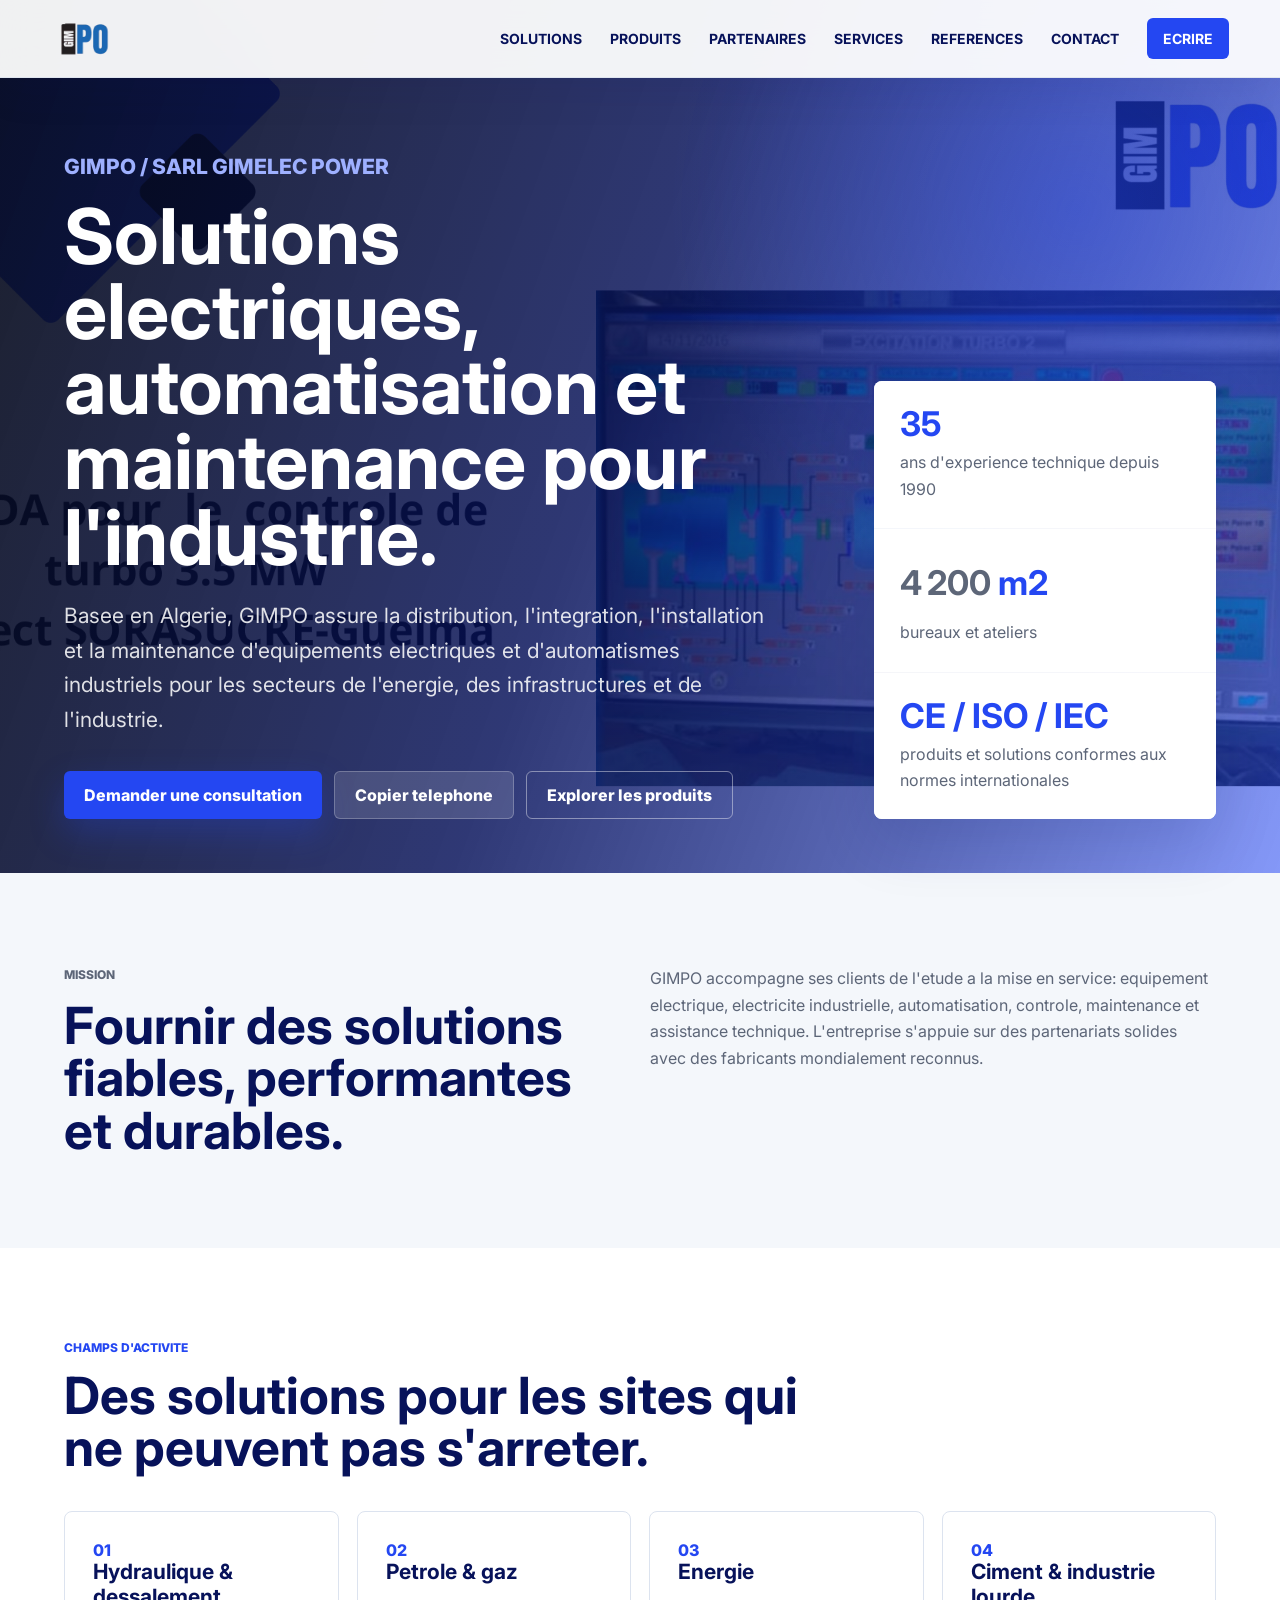
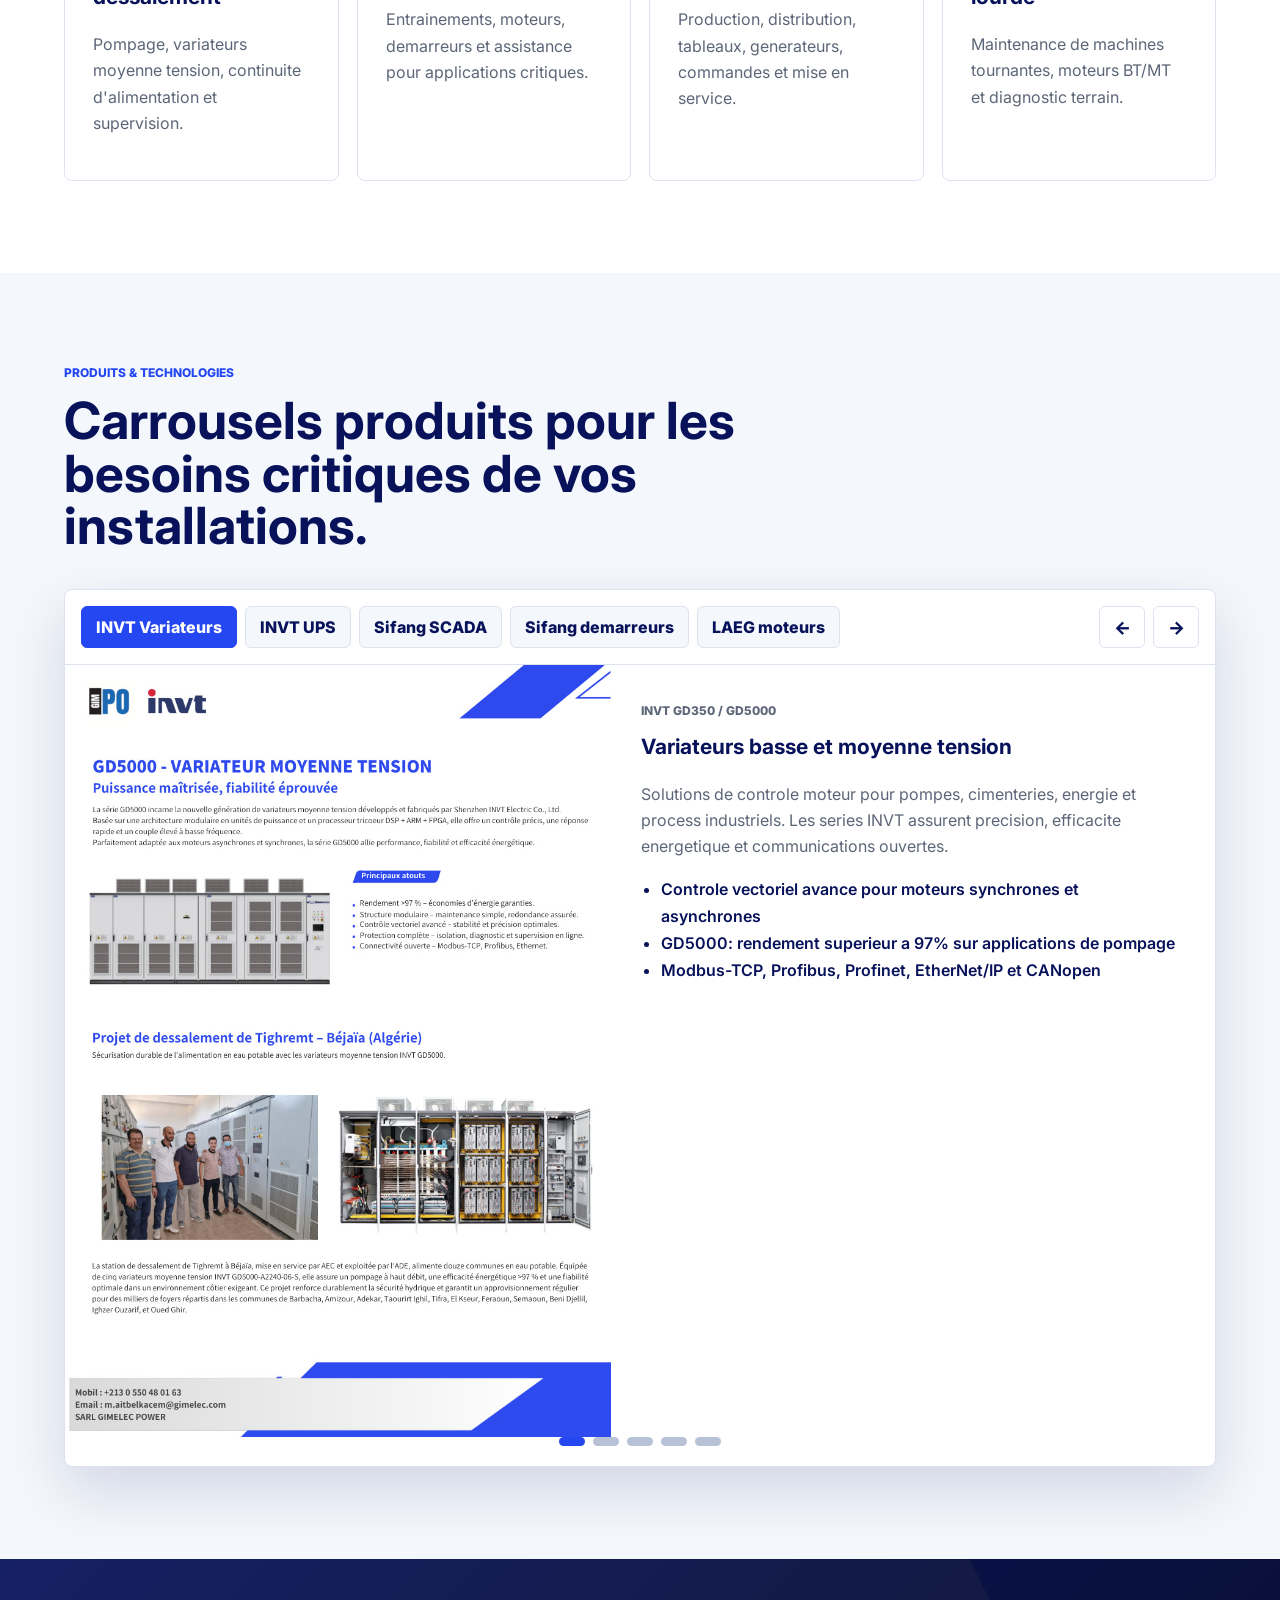
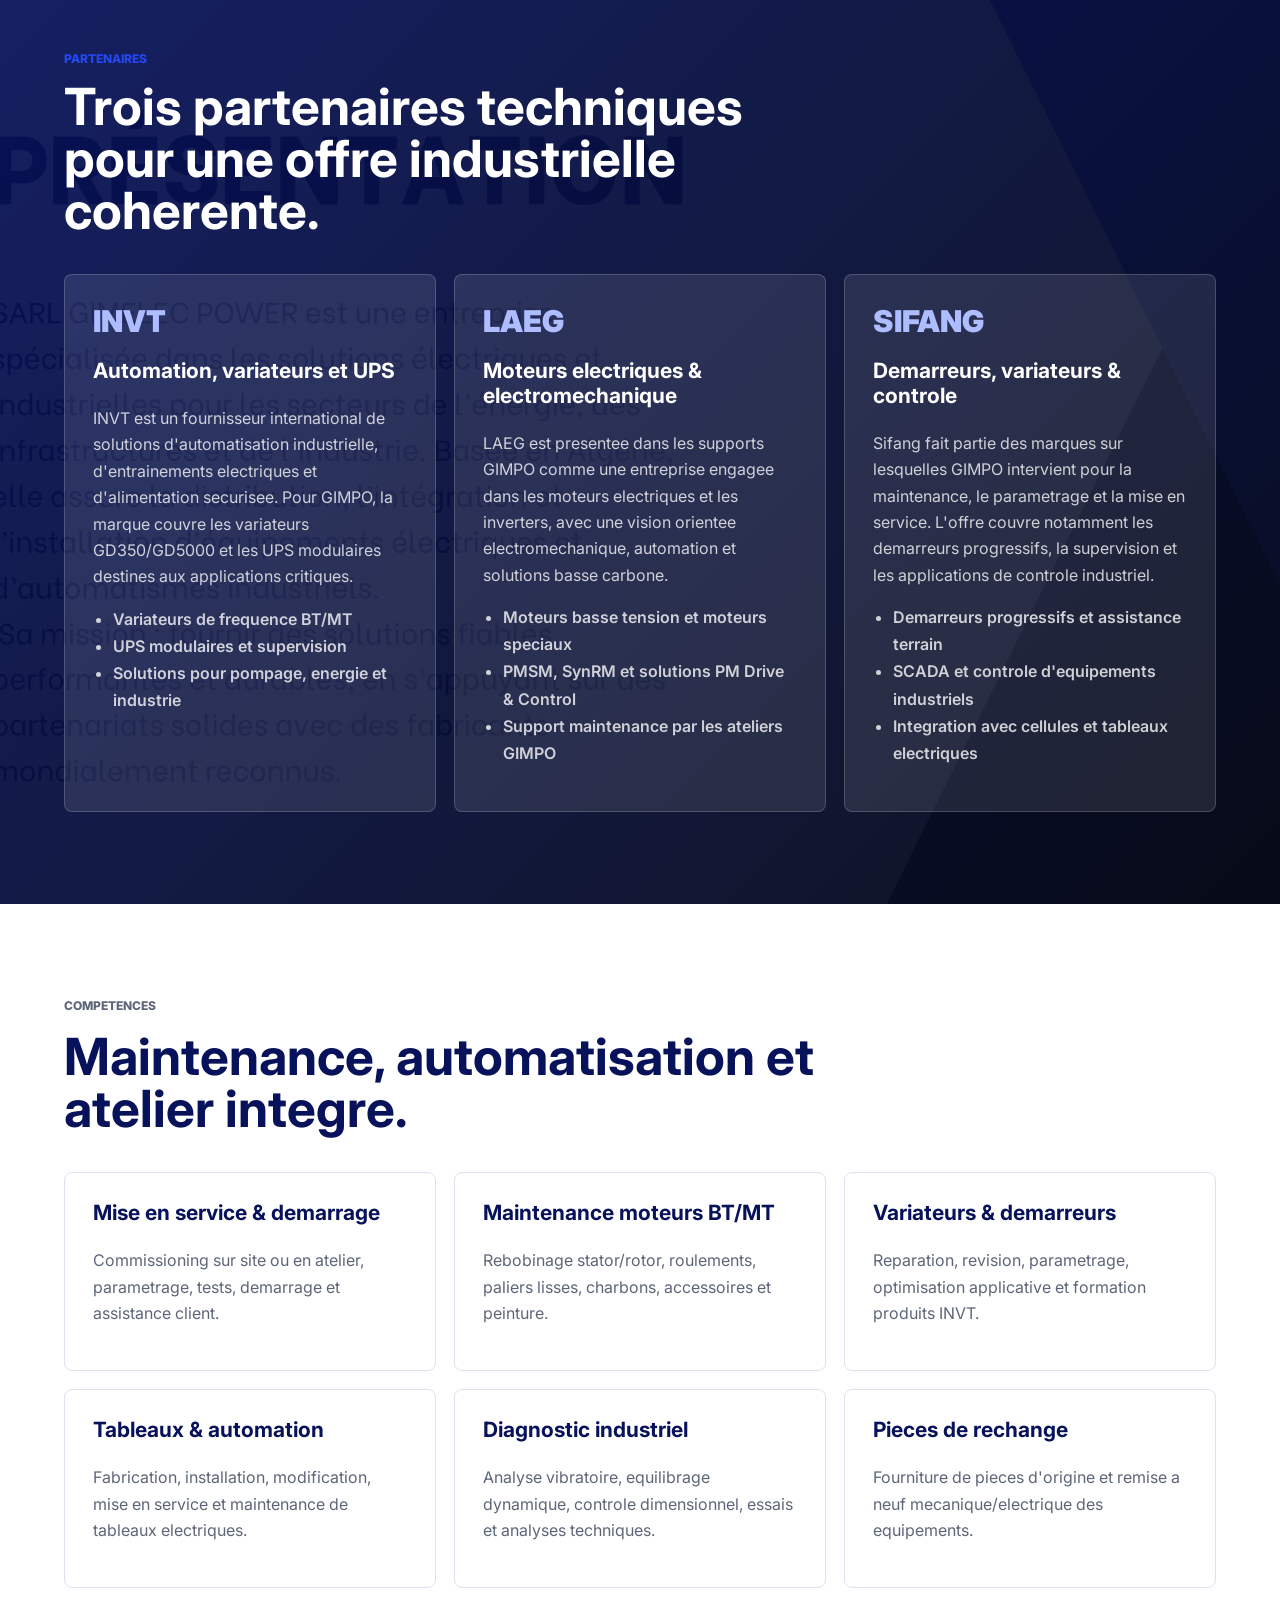
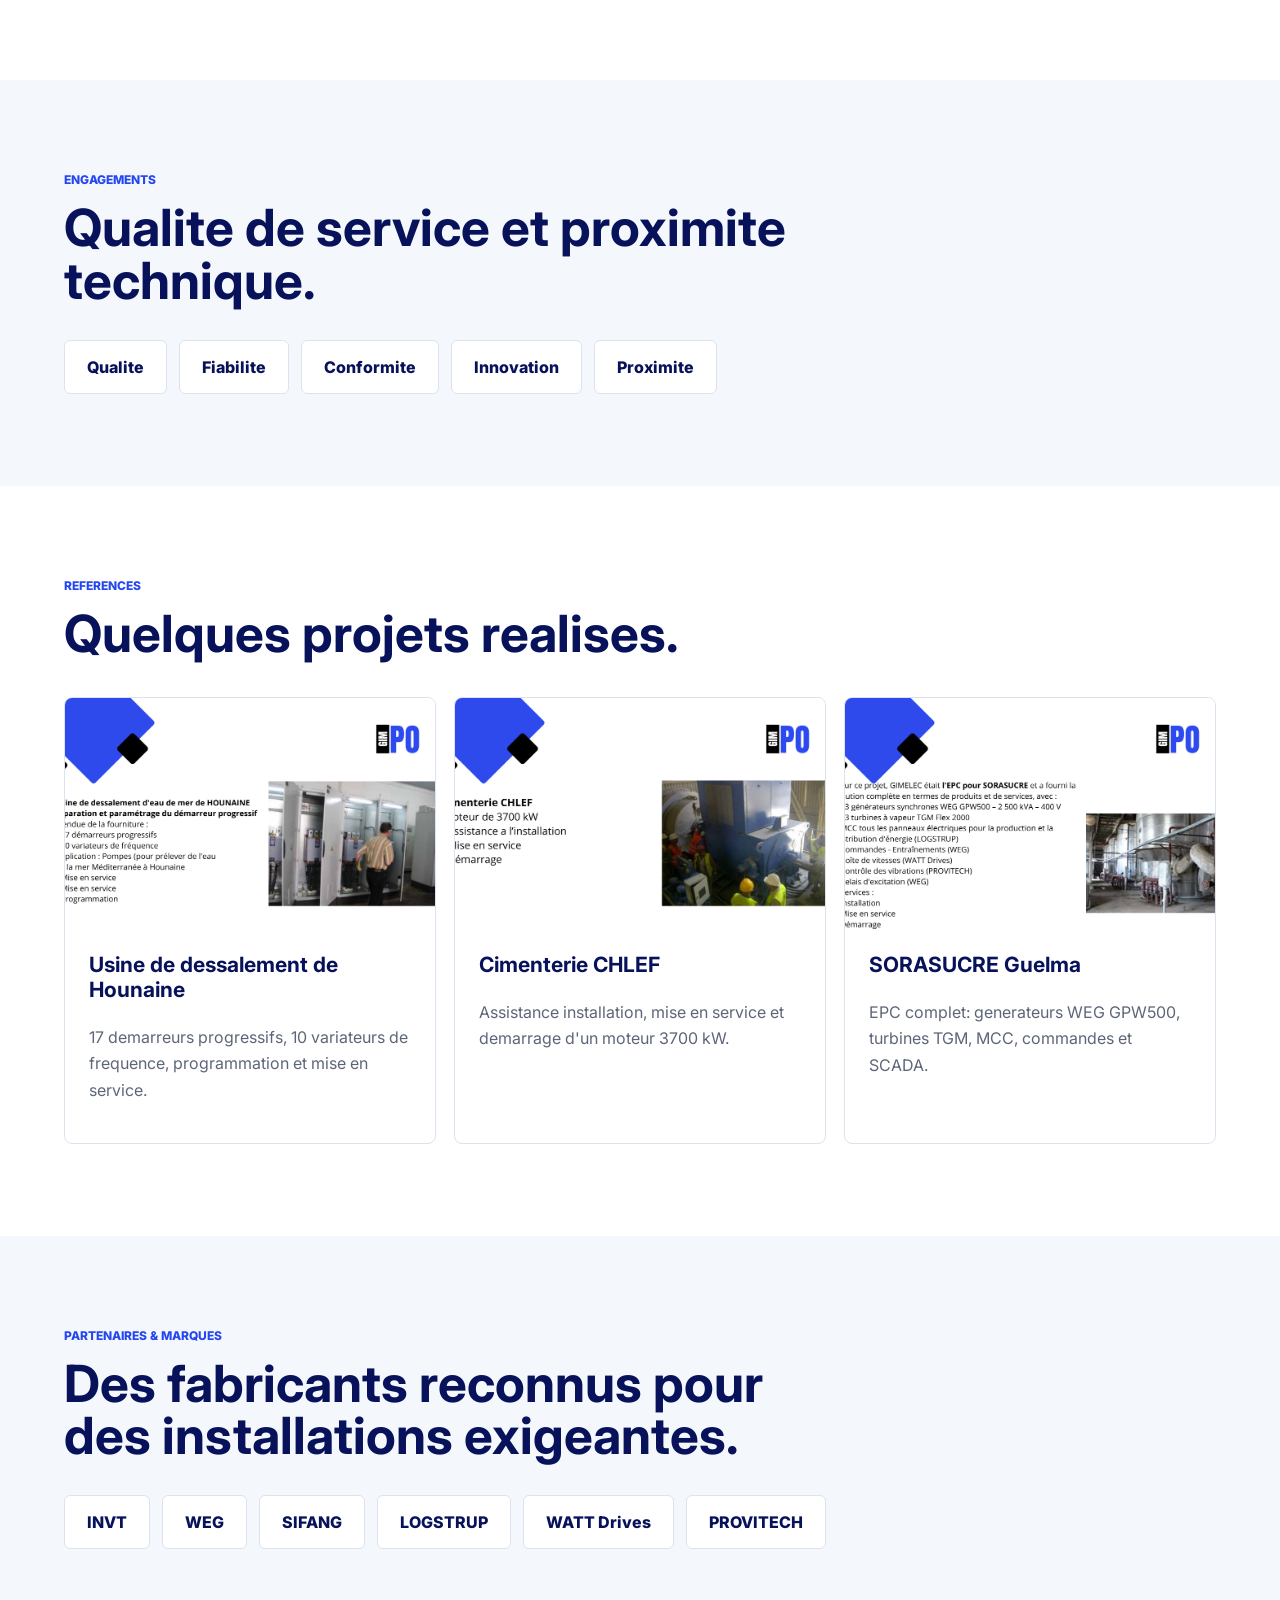
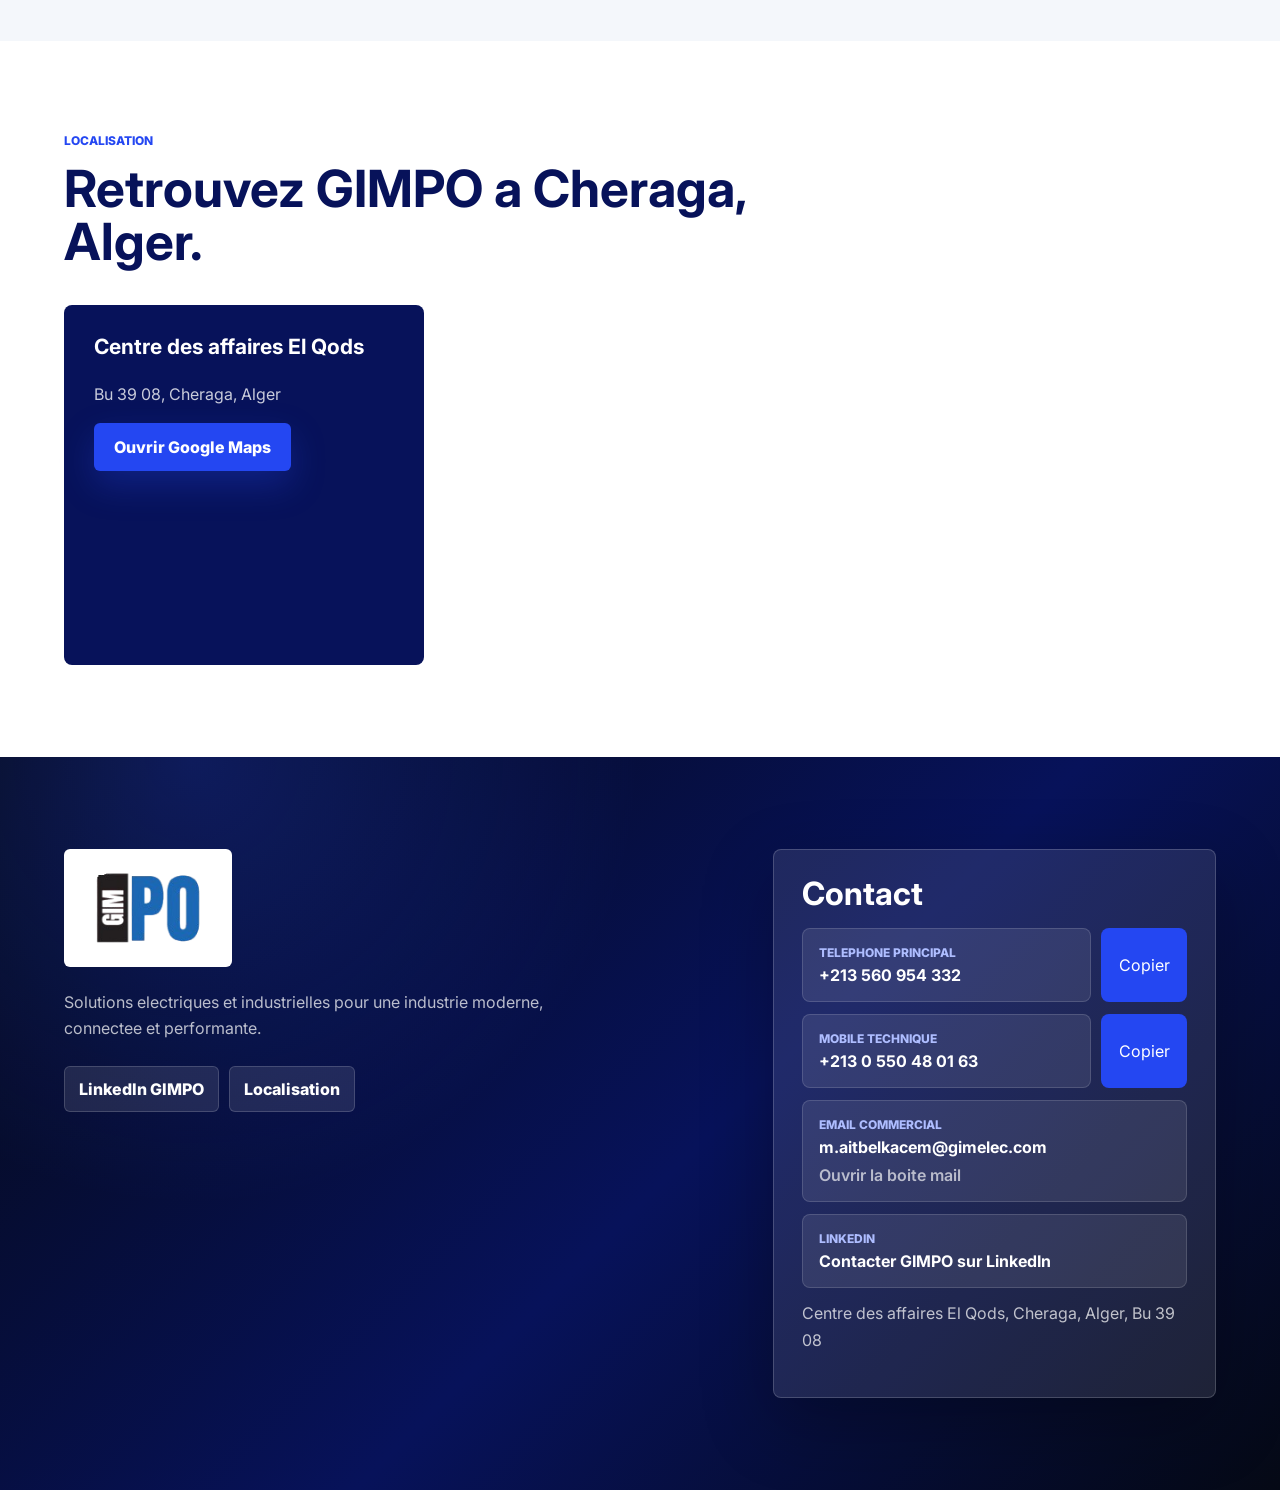
==== index.html @ 84fe34ca "Add files via upload" ====
<!doctype html>
<html lang="fr">
  <head>
    <meta charset="utf-8" />
    <meta name="viewport" content="width=device-width, initial-scale=1" />
    <meta
      name="description"
      content="GIMPO / SARL GIMELEC POWER - solutions electriques et industrielles, automatisation, maintenance, moteurs, variateurs et tableaux electriques en Algerie."
    />
    <title>GIMPO | Solutions electriques industrielles</title>
    <link rel="preconnect" href="https://fonts.googleapis.com" />
    <link rel="preconnect" href="https://fonts.gstatic.com" crossorigin />
    <link
      href="https://fonts.googleapis.com/css2?family=Inter:wght@400;500;600;700;800&display=swap"
      rel="stylesheet"
    />
    <link rel="stylesheet" href="styles.css" />
  </head>
  <body>
    <header class="site-header" data-header>
      <a class="brand" href="#top" aria-label="GIMPO accueil">
        <img src="assets/logo.png" alt="GIMPO" />
      </a>
      <button class="nav-toggle" type="button" aria-label="Ouvrir le menu" data-nav-toggle>
        <span></span><span></span><span></span>
      </button>
      <nav class="main-nav" data-nav>
        <a href="#solutions">Solutions</a>
        <a href="#products">Produits</a>
        <a href="#partners">Partenaires</a>
        <a href="#services">Services</a>
        <a href="#projects">References</a>
        <a href="#contact">Contact</a>
        <a class="nav-cta" href="mailto:m.aitbelkacem@gimelec.com?subject=Demande%20de%20consultation%20GIMPO&body=Bonjour%20GIMPO,%0D%0A%0D%0AJe%20souhaite%20avoir%20plus%20d'informations%20sur%20vos%20solutions%20industrielles.%0D%0A%0D%0AMerci.">Ecrire</a>
      </nav>
    </header>

    <main id="top">
      <section class="hero">
        <div class="hero-copy">
          <p class="eyebrow">GIMPO / SARL GIMELEC POWER</p>
          <h1>Solutions electriques, automatisation et maintenance pour l'industrie.</h1>
          <p>
            Basee en Algerie, GIMPO assure la distribution, l'integration, l'installation et
            la maintenance d'equipements electriques et d'automatismes industriels pour les
            secteurs de l'energie, des infrastructures et de l'industrie.
          </p>
          <div class="hero-actions">
            <a class="btn primary" href="#contact">Demander une consultation</a>
            <button class="btn glass" type="button" data-copy="+213560954332">Copier telephone</button>
            <a class="btn ghost" href="#products">Explorer les produits</a>
          </div>
        </div>
        <div class="hero-panel" aria-label="Indicateurs GIMPO">
          <div>
            <strong data-count="35">0</strong>
            <span>ans d'experience technique depuis 1990</span>
          </div>
          <div>
            <strong><span data-count="4200">0</span> m2</strong>
            <span>bureaux et ateliers</span>
          </div>
          <div>
            <strong>CE / ISO / IEC</strong>
            <span>produits et solutions conformes aux normes internationales</span>
          </div>
        </div>
      </section>

      <section class="intro band">
        <div class="section-heading">
          <p class="eyebrow">Mission</p>
          <h2>Fournir des solutions fiables, performantes et durables.</h2>
        </div>
        <p>
          GIMPO accompagne ses clients de l'etude a la mise en service: equipement electrique,
          electricite industrielle, automatisation, controle, maintenance et assistance
          technique. L'entreprise s'appuie sur des partenariats solides avec des fabricants
          mondialement reconnus.
        </p>
      </section>

      <section id="solutions" class="solutions">
        <div class="section-heading">
          <p class="eyebrow">Champs d'activite</p>
          <h2>Des solutions pour les sites qui ne peuvent pas s'arreter.</h2>
        </div>
        <div class="solution-grid">
          <article>
            <span>01</span>
            <h3>Hydraulique & dessalement</h3>
            <p>Pompage, variateurs moyenne tension, continuite d'alimentation et supervision.</p>
          </article>
          <article>
            <span>02</span>
            <h3>Petrole & gaz</h3>
            <p>Entrainements, moteurs, demarreurs et assistance pour applications critiques.</p>
          </article>
          <article>
            <span>03</span>
            <h3>Energie</h3>
            <p>Production, distribution, tableaux, generateurs, commandes et mise en service.</p>
          </article>
          <article>
            <span>04</span>
            <h3>Ciment & industrie lourde</h3>
            <p>Maintenance de machines tournantes, moteurs BT/MT et diagnostic terrain.</p>
          </article>
        </div>
      </section>

      <section id="products" class="products band">
        <div class="section-heading">
          <p class="eyebrow">Produits & technologies</p>
          <h2>Carrousels produits pour les besoins critiques de vos installations.</h2>
        </div>
        <div class="carousel-shell" data-carousel>
          <div class="carousel-top">
            <div class="carousel-tabs" role="tablist">
              <button class="active" type="button" data-slide="0">INVT Variateurs</button>
              <button type="button" data-slide="1">INVT UPS</button>
              <button type="button" data-slide="2">Sifang SCADA</button>
              <button type="button" data-slide="3">Sifang demarreurs</button>
              <button type="button" data-slide="4">LAEG moteurs</button>
            </div>
            <div class="carousel-controls">
              <button type="button" aria-label="Produit precedent" data-prev>&larr;</button>
              <button type="button" aria-label="Produit suivant" data-next>&rarr;</button>
            </div>
          </div>
          <div class="carousel-track" data-track>
            <article class="product-slide active">
              <img src="assets/gd5000-project.jpg" alt="Variateurs moyenne tension INVT GD5000" />
              <div>
                <p class="eyebrow">INVT GD350 / GD5000</p>
                <h3>Variateurs basse et moyenne tension</h3>
                <p>
                  Solutions de controle moteur pour pompes, cimenteries, energie et process
                  industriels. Les series INVT assurent precision, efficacite energetique et
                  communications ouvertes.
                </p>
                <ul>
                  <li>Controle vectoriel avance pour moteurs synchrones et asynchrones</li>
                  <li>GD5000: rendement superieur a 97% sur applications de pompage</li>
                  <li>Modbus-TCP, Profibus, Profinet, EtherNet/IP et CANopen</li>
                </ul>
              </div>
            </article>
            <article class="product-slide">
              <img src="assets/invt-drives-ups.jpg" alt="UPS modulaires INVT" />
              <div>
                <p class="eyebrow">INVT UPS</p>
                <h3>Alimentation sans interruption modulaire</h3>
                <p>
                  UPS pour data centers, industries et infrastructures sensibles avec architecture
                  N+X redondante, maintenance simplifiee et supervision intelligente.
                </p>
                <ul>
                  <li>Technologie double conversion en ligne VFI</li>
                  <li>Modules hot-swappables pour entretien sans interruption</li>
                  <li>Extension flexible de 25 a 900 kVA selon le besoin du site</li>
                </ul>
              </div>
            </article>
            <article class="product-slide">
              <img src="assets/project-scada.jpg" alt="SCADA Sifang pour controle industriel" />
              <div>
                <p class="eyebrow">Sifang / Syfang</p>
                <h3>SCADA, controle et cellules industrielles</h3>
                <p>
                  Integration de supervision et de controle pour installations electriques:
                  visualisation process, suivi des alarmes, commande et diagnostic des equipements.
                </p>
                <ul>
                  <li>Controle de centrales, pompes et lignes de production</li>
                  <li>Interface operateur pour exploitation et maintenance</li>
                  <li>Integration avec tableaux, cellules et automatismes existants</li>
                </ul>
              </div>
            </article>
            <article class="product-slide">
              <img src="assets/project-hounaine.jpg" alt="Demarreurs progressifs Sifang" />
              <div>
                <p class="eyebrow">Sifang / Syfang</p>
                <h3>Demarreurs progressifs et assistance variateurs</h3>
                <p>
                  GIMPO intervient sur les produits Sifang, INVT et autres marques: reparation,
                  parametrage, essais, demarrage et support terrain pour machines critiques.
                </p>
                <ul>
                  <li>Reparation et parametrage de demarreurs progressifs</li>
                  <li>Maintenance basse et moyenne tension</li>
                  <li>Intervention en atelier ou directement chez le client</li>
                </ul>
              </div>
            </article>
            <article class="product-slide">
              <img src="assets/laeg-motors.jpg" alt="Moteurs electriques LAEG" />
              <div>
                <p class="eyebrow">LAEG</p>
                <h3>Moteurs electriques industriels</h3>
                <p>
                  Gammes de moteurs basse tension, moteurs speciaux, moteurs universels et solutions
                  PM Drive & Control pour applications electromechaniques et automation.
                </p>
                <ul>
                  <li>Moteurs basse tension, PMSM, SynRM et moteurs speciaux</li>
                  <li>Approche orientee performance, efficacite et faible carbone</li>
                  <li>Support GIMPO: choix, installation, maintenance et remise a neuf</li>
                </ul>
              </div>
            </article>
          </div>
          <div class="carousel-dots" data-dots aria-label="Navigation produits"></div>
        </div>
      </section>

      <section id="partners" class="partners-detail">
        <div class="section-heading">
          <p class="eyebrow">Partenaires</p>
          <h2>Trois partenaires techniques pour une offre industrielle coherente.</h2>
        </div>
        <div class="partner-cards">
          <article>
            <span>INVT</span>
            <h3>Automation, variateurs et UPS</h3>
            <p>
              INVT est un fournisseur international de solutions d'automatisation industrielle,
              d'entrainements electriques et d'alimentation securisee. Pour GIMPO, la marque
              couvre les variateurs GD350/GD5000 et les UPS modulaires destines aux applications
              critiques.
            </p>
            <ul>
              <li>Variateurs de frequence BT/MT</li>
              <li>UPS modulaires et supervision</li>
              <li>Solutions pour pompage, energie et industrie</li>
            </ul>
          </article>
          <article>
            <span>LAEG</span>
            <h3>Moteurs electriques & electromechanique</h3>
            <p>
              LAEG est presentee dans les supports GIMPO comme une entreprise engagee dans les
              moteurs electriques et les inverters, avec une vision orientee electromechanique,
              automation et solutions basse carbone.
            </p>
            <ul>
              <li>Moteurs basse tension et moteurs speciaux</li>
              <li>PMSM, SynRM et solutions PM Drive & Control</li>
              <li>Support maintenance par les ateliers GIMPO</li>
            </ul>
          </article>
          <article>
            <span>SIFANG</span>
            <h3>Demarreurs, variateurs & controle</h3>
            <p>
              Sifang fait partie des marques sur lesquelles GIMPO intervient pour la maintenance,
              le parametrage et la mise en service. L'offre couvre notamment les demarreurs
              progressifs, la supervision et les applications de controle industriel.
            </p>
            <ul>
              <li>Demarreurs progressifs et assistance terrain</li>
              <li>SCADA et controle d'equipements industriels</li>
              <li>Integration avec cellules et tableaux electriques</li>
            </ul>
          </article>
        </div>
      </section>

      <section id="services" class="services">
        <div class="section-heading">
          <p class="eyebrow">Competences</p>
          <h2>Maintenance, automatisation et atelier integre.</h2>
        </div>
        <div class="service-grid">
          <article>
            <h3>Mise en service & demarrage</h3>
            <p>Commissioning sur site ou en atelier, parametrage, tests, demarrage et assistance client.</p>
          </article>
          <article>
            <h3>Maintenance moteurs BT/MT</h3>
            <p>Rebobinage stator/rotor, roulements, paliers lisses, charbons, accessoires et peinture.</p>
          </article>
          <article>
            <h3>Variateurs & demarreurs</h3>
            <p>Reparation, revision, parametrage, optimisation applicative et formation produits INVT.</p>
          </article>
          <article>
            <h3>Tableaux & automation</h3>
            <p>Fabrication, installation, modification, mise en service et maintenance de tableaux electriques.</p>
          </article>
          <article>
            <h3>Diagnostic industriel</h3>
            <p>Analyse vibratoire, equilibrage dynamique, controle dimensionnel, essais et analyses techniques.</p>
          </article>
          <article>
            <h3>Pieces de rechange</h3>
            <p>Fourniture de pieces d'origine et remise a neuf mecanique/electrique des equipements.</p>
          </article>
        </div>
      </section>

      <section class="commitments band">
        <div class="section-heading">
          <p class="eyebrow">Engagements</p>
          <h2>Qualite de service et proximite technique.</h2>
        </div>
        <div class="commitment-row">
          <span>Qualite</span>
          <span>Fiabilite</span>
          <span>Conformite</span>
          <span>Innovation</span>
          <span>Proximite</span>
        </div>
      </section>

      <section id="projects" class="projects">
        <div class="section-heading">
          <p class="eyebrow">References</p>
          <h2>Quelques projets realises.</h2>
        </div>
        <div class="project-grid">
          <article>
            <img src="assets/project-hounaine.jpg" alt="Projet Hounaine dessalement" />
            <div>
              <h3>Usine de dessalement de Hounaine</h3>
              <p>17 demarreurs progressifs, 10 variateurs de frequence, programmation et mise en service.</p>
            </div>
          </article>
          <article>
            <img src="assets/project-chlef.jpg" alt="Projet cimenterie Chlef" />
            <div>
              <h3>Cimenterie CHLEF</h3>
              <p>Assistance installation, mise en service et demarrage d'un moteur 3700 kW.</p>
            </div>
          </article>
          <article>
            <img src="assets/project-sorasucre.jpg" alt="Projet SORASUCRE" />
            <div>
              <h3>SORASUCRE Guelma</h3>
              <p>EPC complet: generateurs WEG GPW500, turbines TGM, MCC, commandes et SCADA.</p>
            </div>
          </article>
        </div>
      </section>

      <section class="partners band">
        <div class="section-heading">
          <p class="eyebrow">Partenaires & marques</p>
          <h2>Des fabricants reconnus pour des installations exigeantes.</h2>
        </div>
        <div class="partner-strip">
          <span>INVT</span>
          <span>WEG</span>
          <span>SIFANG</span>
          <span>LOGSTRUP</span>
          <span>WATT Drives</span>
          <span>PROVITECH</span>
        </div>
      </section>

      <section class="location">
        <div class="section-heading">
          <p class="eyebrow">Localisation</p>
          <h2>Retrouvez GIMPO a Cheraga, Alger.</h2>
        </div>
        <div class="map-layout">
          <div class="map-card">
            <h3>Centre des affaires El Qods</h3>
            <p>Bu 39 08, Cheraga, Alger</p>
            <a class="btn primary" href="https://www.google.com/maps/search/?api=1&query=Centre%20des%20affaires%20El%20Qods%20Cheraga%20Alger" target="_blank" rel="noreferrer">Ouvrir Google Maps</a>
          </div>
          <iframe
            title="Localisation GIMPO - Centre des affaires El Qods Cheraga Alger"
            src="https://www.google.com/maps?q=Centre%20des%20affaires%20El%20Qods%20Cheraga%20Alger&output=embed"
            loading="lazy"
            referrerpolicy="no-referrer-when-downgrade"
          ></iframe>
        </div>
      </section>
    </main>

    <footer id="contact" class="footer">
      <div>
        <img src="assets/logo.png" alt="GIMPO" />
        <p>Solutions electriques et industrielles pour une industrie moderne, connectee et performante.</p>
        <div class="footer-links">
          <a href="https://www.linkedin.com/company/110623019/admin/dashboard/" target="_blank" rel="noreferrer">LinkedIn GIMPO</a>
          <a href="https://www.google.com/maps/search/?api=1&query=Centre%20des%20affaires%20El%20Qods%20Cheraga%20Alger" target="_blank" rel="noreferrer">Localisation</a>
        </div>
      </div>
      <div class="contact-card">
        <h2>Contact</h2>
        <div class="contact-actions">
          <a class="contact-line" href="tel:+213560954332">
            <span>Telephone principal</span>
            <strong>+213 560 954 332</strong>
          </a>
          <button type="button" data-copy="+213560954332">Copier</button>
        </div>
        <div class="contact-actions">
          <a class="contact-line" href="tel:+2130550480163">
            <span>Mobile technique</span>
            <strong>+213 0 550 48 01 63</strong>
          </a>
          <button type="button" data-copy="+2130550480163">Copier</button>
        </div>
        <a class="mail-card" href="mailto:m.aitbelkacem@gimelec.com?subject=Demande%20de%20consultation%20GIMPO&body=Bonjour%20GIMPO,%0D%0A%0D%0AJe%20souhaite%20vous%20contacter%20concernant%20:%0D%0A-%20Variateurs%20INVT%0D%0A-%20UPS%20INVT%0D%0A-%20SCADA%20/%20cellules%20Sifang%0D%0A-%20Demarreurs%20Sifang%0D%0A-%20Moteurs%20LAEG%0D%0A%0D%0AMerci%20de%20me%20recontacter.%0D%0A">
          <span>Email commercial</span>
          <strong>m.aitbelkacem@gimelec.com</strong>
          <em>Ouvrir la boite mail</em>
        </a>
        <a class="linkedin-card" href="https://www.linkedin.com/company/110623019/admin/dashboard/" target="_blank" rel="noreferrer">
          <span>LinkedIn</span>
          <strong>Contacter GIMPO sur LinkedIn</strong>
        </a>
        <p>Centre des affaires El Qods, Cheraga, Alger, Bu 39 08</p>
      </div>
    </footer>

    <div class="copy-toast" data-toast>Numero copie</div>
    <script src="script.js"></script>
  </body>
</html>
---- styles.css ----
:root {
  --blue: #2447f2;
  --blue-dark: #07125a;
  --ink: #070b18;
  --muted: #5d6678;
  --line: #dce3ef;
  --surface: #f4f7fb;
  --white: #ffffff;
  --shadow: 0 24px 60px rgba(7, 18, 90, 0.14);
}

* {
  box-sizing: border-box;
}

html {
  scroll-behavior: smooth;
}

body {
  margin: 0;
  font-family: Inter, Arial, sans-serif;
  color: var(--ink);
  background: var(--white);
}

img {
  display: block;
  max-width: 100%;
}

a {
  color: inherit;
  text-decoration: none;
}

.site-header {
  align-items: center;
  backdrop-filter: blur(18px);
  background: rgba(255, 255, 255, 0.94);
  border-bottom: 1px solid rgba(220, 227, 239, 0.85);
  box-shadow: 0 14px 40px rgba(7, 18, 90, 0.08);
  display: flex;
  height: 78px;
  justify-content: space-between;
  left: 0;
  padding: 0 clamp(18px, 4vw, 64px);
  position: fixed;
  right: 0;
  top: 0;
  z-index: 20;
}

.brand img {
  height: 44px;
  width: auto;
}

.main-nav {
  align-items: center;
  display: flex;
  gap: 28px;
  font-size: 14px;
  font-weight: 700;
  letter-spacing: 0;
  text-transform: uppercase;
}

.main-nav a {
  color: var(--blue-dark);
}

.main-nav .nav-cta {
  background: var(--blue);
  border-radius: 6px;
  color: var(--white);
  padding: 12px 16px;
}

.nav-toggle {
  background: transparent;
  border: 0;
  display: none;
  height: 40px;
  padding: 8px;
  width: 44px;
}

.nav-toggle span {
  background: var(--ink);
  display: block;
  height: 2px;
  margin: 6px 0;
  width: 100%;
}

.hero {
  align-items: end;
  background:
    radial-gradient(circle at 84% 24%, rgba(36, 71, 242, 0.38), transparent 32%),
    linear-gradient(110deg, rgba(7, 11, 24, 0.92) 0%, rgba(7, 18, 90, 0.84) 48%, rgba(36, 71, 242, 0.56) 100%),
    url("assets/project-scada.jpg") center / cover;
  color: var(--white);
  display: grid;
  gap: clamp(28px, 5vw, 72px);
  grid-template-columns: minmax(0, 1.2fr) minmax(300px, 0.55fr);
  min-height: 92vh;
  padding: 150px clamp(18px, 5vw, 76px) 54px;
}

.hero-copy {
  max-width: 830px;
}

.eyebrow {
  color: var(--blue);
  font-size: 12px;
  font-weight: 800;
  letter-spacing: 0;
  margin: 0 0 14px;
  text-transform: uppercase;
}

.hero .eyebrow,
.footer .eyebrow {
  color: #9eb0ff;
}

h1,
h2,
h3,
p {
  margin-top: 0;
}

h1 {
  font-size: clamp(42px, 6vw, 82px);
  letter-spacing: 0;
  line-height: 0.98;
  margin-bottom: 24px;
}

h2 {
  color: var(--blue-dark);
  font-size: clamp(30px, 4vw, 52px);
  letter-spacing: 0;
  line-height: 1.02;
  margin-bottom: 0;
}

h3 {
  color: var(--blue-dark);
  font-size: 21px;
  letter-spacing: 0;
  line-height: 1.18;
}

.hero-copy p {
  color: rgba(255, 255, 255, 0.86);
  font-size: clamp(17px, 2vw, 21px);
  line-height: 1.65;
  max-width: 720px;
}

.hero-actions {
  display: flex;
  flex-wrap: wrap;
  gap: 12px;
  margin-top: 34px;
}

.btn {
  align-items: center;
  border: 0;
  border-radius: 6px;
  cursor: pointer;
  display: inline-flex;
  font: inherit;
  font-weight: 800;
  justify-content: center;
  min-height: 48px;
  padding: 0 20px;
  transition: transform 0.22s ease, box-shadow 0.22s ease, background 0.22s ease;
}

.btn:hover {
  transform: translateY(-2px);
}

.btn.primary {
  background: var(--blue);
  box-shadow: 0 14px 34px rgba(36, 71, 242, 0.28);
  color: var(--white);
}

.btn.primary:hover,
.main-nav .nav-cta:hover {
  background: #1634ca;
}

.btn.ghost {
  background: transparent;
  border: 1px solid rgba(255, 255, 255, 0.42);
  color: var(--white);
}

.btn.glass {
  background: rgba(255, 255, 255, 0.14);
  border: 1px solid rgba(255, 255, 255, 0.24);
  color: var(--white);
}

.hero-panel {
  background: rgba(255, 255, 255, 0.95);
  border-radius: 8px;
  box-shadow: var(--shadow);
  color: var(--ink);
  display: grid;
  gap: 1px;
  overflow: hidden;
}

.hero-panel div {
  background: var(--white);
  padding: 26px;
}

.hero-panel strong {
  color: var(--blue);
  display: block;
  font-size: 34px;
  line-height: 1;
  margin-bottom: 8px;
}

.hero-panel span,
.services p,
.solution-grid p,
.project-grid p,
.partner-cards p,
.intro p,
.product-slide p,
.footer p {
  color: var(--muted);
  line-height: 1.65;
}

section,
.footer {
  padding: 92px clamp(18px, 5vw, 76px);
}

.band {
  background: var(--surface);
}

.intro {
  display: grid;
  gap: clamp(24px, 6vw, 80px);
  grid-template-columns: minmax(0, 0.9fr) minmax(280px, 1fr);
}

.section-heading {
  max-width: 760px;
}

.solution-grid,
.service-grid,
.project-grid {
  display: grid;
  gap: 18px;
  margin-top: 38px;
}

.solution-grid {
  grid-template-columns: repeat(4, minmax(0, 1fr));
}

.solution-grid article,
.services article,
.project-grid article {
  background: var(--white);
  border: 1px solid var(--line);
  border-radius: 8px;
  overflow: hidden;
}

.solution-grid article,
.services article {
  padding: 28px;
}

.solution-grid span {
  color: var(--blue);
  font-weight: 800;
}

.carousel-shell {
  background: var(--white);
  border: 1px solid var(--line);
  border-radius: 8px;
  box-shadow: var(--shadow);
  margin-top: 38px;
  overflow: hidden;
}

.carousel-top {
  align-items: center;
  border-bottom: 1px solid var(--line);
  display: grid;
  gap: 18px;
  grid-template-columns: minmax(0, 1fr) auto;
  padding: 16px;
}

.carousel-tabs {
  display: flex;
  flex-wrap: wrap;
  gap: 8px;
}

.carousel-tabs button,
.carousel-controls button {
  border: 1px solid var(--line);
  border-radius: 6px;
  cursor: pointer;
  font: inherit;
  font-weight: 800;
  min-height: 42px;
}

.carousel-tabs button {
  background: var(--surface);
  color: var(--blue-dark);
  padding: 0 14px;
}

.carousel-tabs button.active,
.carousel-controls button:hover {
  background: var(--blue);
  border-color: var(--blue);
  color: var(--white);
}

.carousel-controls {
  display: flex;
  gap: 8px;
}

.carousel-controls button {
  background: var(--white);
  color: var(--blue-dark);
  font-size: 18px;
  width: 46px;
}

.carousel-track {
  position: relative;
}

.product-slide {
  display: none;
  gap: 30px;
  grid-template-columns: minmax(280px, 0.95fr) minmax(0, 1fr);
  overflow: hidden;
}

.product-slide.active {
  animation: slideIn 0.45s ease both;
  display: grid;
}

.product-slide img {
  height: 100%;
  min-height: 430px;
  object-fit: cover;
  object-position: left center;
  width: 100%;
}

.product-slide div {
  padding: 36px 34px 36px 0;
}

.product-slide ul,
.partner-cards ul {
  color: var(--blue-dark);
  font-weight: 600;
  line-height: 1.7;
  padding-left: 20px;
}

.carousel-dots {
  display: flex;
  gap: 8px;
  justify-content: center;
  padding: 0 16px 20px;
}

.carousel-dots button {
  background: #b8c2d6;
  border: 0;
  border-radius: 999px;
  cursor: pointer;
  height: 9px;
  padding: 0;
  width: 26px;
}

.carousel-dots button.active {
  background: var(--blue);
}

.partners-detail {
  background:
    linear-gradient(135deg, rgba(7, 18, 90, 0.94), rgba(7, 11, 24, 0.97)),
    url("assets/presentation.jpg") center / cover;
  color: var(--white);
}

.partners-detail h2,
.partners-detail h3 {
  color: var(--white);
}

.partner-cards {
  display: grid;
  gap: 18px;
  grid-template-columns: repeat(3, minmax(0, 1fr));
  margin-top: 38px;
}

.partner-cards article {
  background: rgba(255, 255, 255, 0.1);
  border: 1px solid rgba(255, 255, 255, 0.18);
  border-radius: 8px;
  padding: 28px;
  transition: transform 0.25s ease, background 0.25s ease;
}

.partner-cards article:hover {
  background: rgba(255, 255, 255, 0.16);
  transform: translateY(-6px);
}

.partner-cards span {
  color: #aebdff;
  display: block;
  font-size: 30px;
  font-weight: 900;
  margin-bottom: 20px;
}

.partner-cards p,
.partner-cards ul {
  color: rgba(255, 255, 255, 0.78);
}

.service-grid {
  grid-template-columns: repeat(3, minmax(0, 1fr));
}

.commitment-row,
.partner-strip {
  display: flex;
  flex-wrap: wrap;
  gap: 12px;
  margin-top: 34px;
}

.commitment-row span,
.partner-strip span {
  background: var(--white);
  border: 1px solid var(--line);
  border-radius: 6px;
  color: var(--blue-dark);
  font-weight: 800;
  padding: 16px 22px;
}

.location {
  background: var(--white);
}

.map-layout {
  display: grid;
  gap: 18px;
  grid-template-columns: 360px minmax(0, 1fr);
  margin-top: 38px;
}

.map-card {
  background: var(--blue-dark);
  border-radius: 8px;
  color: var(--white);
  padding: 30px;
}

.map-card h3 {
  color: var(--white);
}

.map-card p {
  color: rgba(255, 255, 255, 0.78);
  line-height: 1.65;
}

.map-layout iframe {
  border: 0;
  border-radius: 8px;
  min-height: 360px;
  width: 100%;
}

[data-reveal] {
  opacity: 0;
  transform: translateY(18px);
  transition: opacity 0.55s ease, transform 0.55s ease;
}

[data-reveal].visible {
  opacity: 1;
  transform: translateY(0);
}

@keyframes slideIn {
  from {
    opacity: 0;
    transform: translateX(18px);
  }
  to {
    opacity: 1;
    transform: translateX(0);
  }
}

.project-grid {
  grid-template-columns: repeat(3, minmax(0, 1fr));
}

.project-grid img {
  aspect-ratio: 16 / 10;
  object-fit: cover;
  width: 100%;
}

.project-grid div {
  padding: 24px;
}

.footer {
  background:
    radial-gradient(circle at 15% 0%, rgba(36, 71, 242, 0.28), transparent 34%),
    linear-gradient(135deg, #050915 0%, #07125a 54%, #050915 100%);
  color: var(--white);
  display: grid;
  gap: 28px;
  grid-template-columns: minmax(0, 1fr) minmax(320px, 0.65fr);
}

.footer img {
  background: var(--white);
  border-radius: 6px;
  margin-bottom: 22px;
  max-width: 168px;
  padding: 10px;
}

.footer p {
  color: rgba(255, 255, 255, 0.72);
  max-width: 560px;
}

.footer-links {
  display: flex;
  flex-wrap: wrap;
  gap: 10px;
  margin-top: 24px;
}

.footer-links a {
  background: rgba(255, 255, 255, 0.1);
  border: 1px solid rgba(255, 255, 255, 0.16);
  border-radius: 6px;
  color: var(--white);
  font-weight: 800;
  padding: 12px 14px;
  transition: background 0.22s ease, transform 0.22s ease;
}

.contact-card {
  background: rgba(255, 255, 255, 0.1);
  border: 1px solid rgba(255, 255, 255, 0.18);
  border-radius: 8px;
  box-shadow: 0 24px 70px rgba(0, 0, 0, 0.28);
  padding: 28px;
}

.contact-card h2 {
  color: var(--white);
  font-size: 32px;
  margin-bottom: 18px;
}

.contact-card a,
.contact-card button {
  color: var(--white);
  font-weight: 800;
  overflow-wrap: anywhere;
}

.contact-actions {
  align-items: stretch;
  display: grid;
  gap: 10px;
  grid-template-columns: minmax(0, 1fr) auto;
  margin-bottom: 12px;
}

.contact-line,
.mail-card,
.linkedin-card {
  background: rgba(255, 255, 255, 0.09);
  border: 1px solid rgba(255, 255, 255, 0.14);
  border-radius: 8px;
  display: block;
  padding: 16px;
  transition: background 0.22s ease, transform 0.22s ease;
}

.contact-line:hover,
.mail-card:hover,
.linkedin-card:hover,
.footer-links a:hover {
  background: rgba(255, 255, 255, 0.16);
  transform: translateY(-2px);
}

.contact-line span,
.mail-card span,
.linkedin-card span {
  color: #aebdff;
  display: block;
  font-size: 12px;
  margin-bottom: 5px;
  text-transform: uppercase;
}

.contact-line strong,
.mail-card strong,
.linkedin-card strong {
  display: block;
}

.mail-card,
.linkedin-card {
  margin-bottom: 12px;
}

.mail-card em {
  color: rgba(255, 255, 255, 0.66);
  display: block;
  font-style: normal;
  font-weight: 600;
  margin-top: 8px;
}

.contact-actions button {
  background: var(--blue);
  border: 0;
  border-radius: 8px;
  cursor: pointer;
  font: inherit;
  min-width: 86px;
  padding: 0 16px;
}

.contact-actions button:hover {
  background: #1634ca;
}

.copy-toast {
  background: var(--ink);
  border: 1px solid rgba(255, 255, 255, 0.16);
  border-radius: 8px;
  bottom: 24px;
  box-shadow: var(--shadow);
  color: var(--white);
  font-weight: 800;
  opacity: 0;
  padding: 14px 18px;
  pointer-events: none;
  position: fixed;
  right: 24px;
  transform: translateY(14px);
  transition: opacity 0.25s ease, transform 0.25s ease;
  z-index: 60;
}

.copy-toast.show {
  opacity: 1;
  transform: translateY(0);
}

@media (max-width: 980px) {
  .main-nav {
    background: var(--white);
    border-bottom: 1px solid var(--line);
    display: none;
    flex-direction: column;
    left: 0;
    padding: 24px;
    position: absolute;
    right: 0;
    top: 78px;
  }

  .main-nav.open {
    display: flex;
  }

  .main-nav .nav-cta {
    text-align: center;
    width: 100%;
  }

  .nav-toggle {
    display: block;
  }

  .hero,
  .intro,
  .product-slide,
  .map-layout,
  .footer {
    grid-template-columns: 1fr;
  }

  .solution-grid,
  .service-grid,
  .project-grid,
  .partner-cards {
    grid-template-columns: repeat(2, minmax(0, 1fr));
  }

  .product-slide div {
    padding: 0 26px 30px;
  }

  .carousel-top {
    grid-template-columns: 1fr;
  }
}

@media (max-width: 640px) {
  .site-header {
    height: 68px;
  }

  .brand img {
    height: 38px;
  }

  .main-nav {
    top: 68px;
  }

  .hero {
    min-height: auto;
    padding-top: 116px;
  }

  h1 {
    font-size: 40px;
  }

  section,
  .footer {
    padding: 64px 18px;
  }

  .solution-grid,
  .service-grid,
  .project-grid,
  .partner-cards {
    grid-template-columns: 1fr;
  }

  .product-slide img {
    min-height: 260px;
  }

  .carousel-tabs {
    display: grid;
    grid-template-columns: 1fr;
  }

  .contact-actions {
    grid-template-columns: 1fr;
  }

  .contact-actions button {
    min-height: 44px;
  }
}
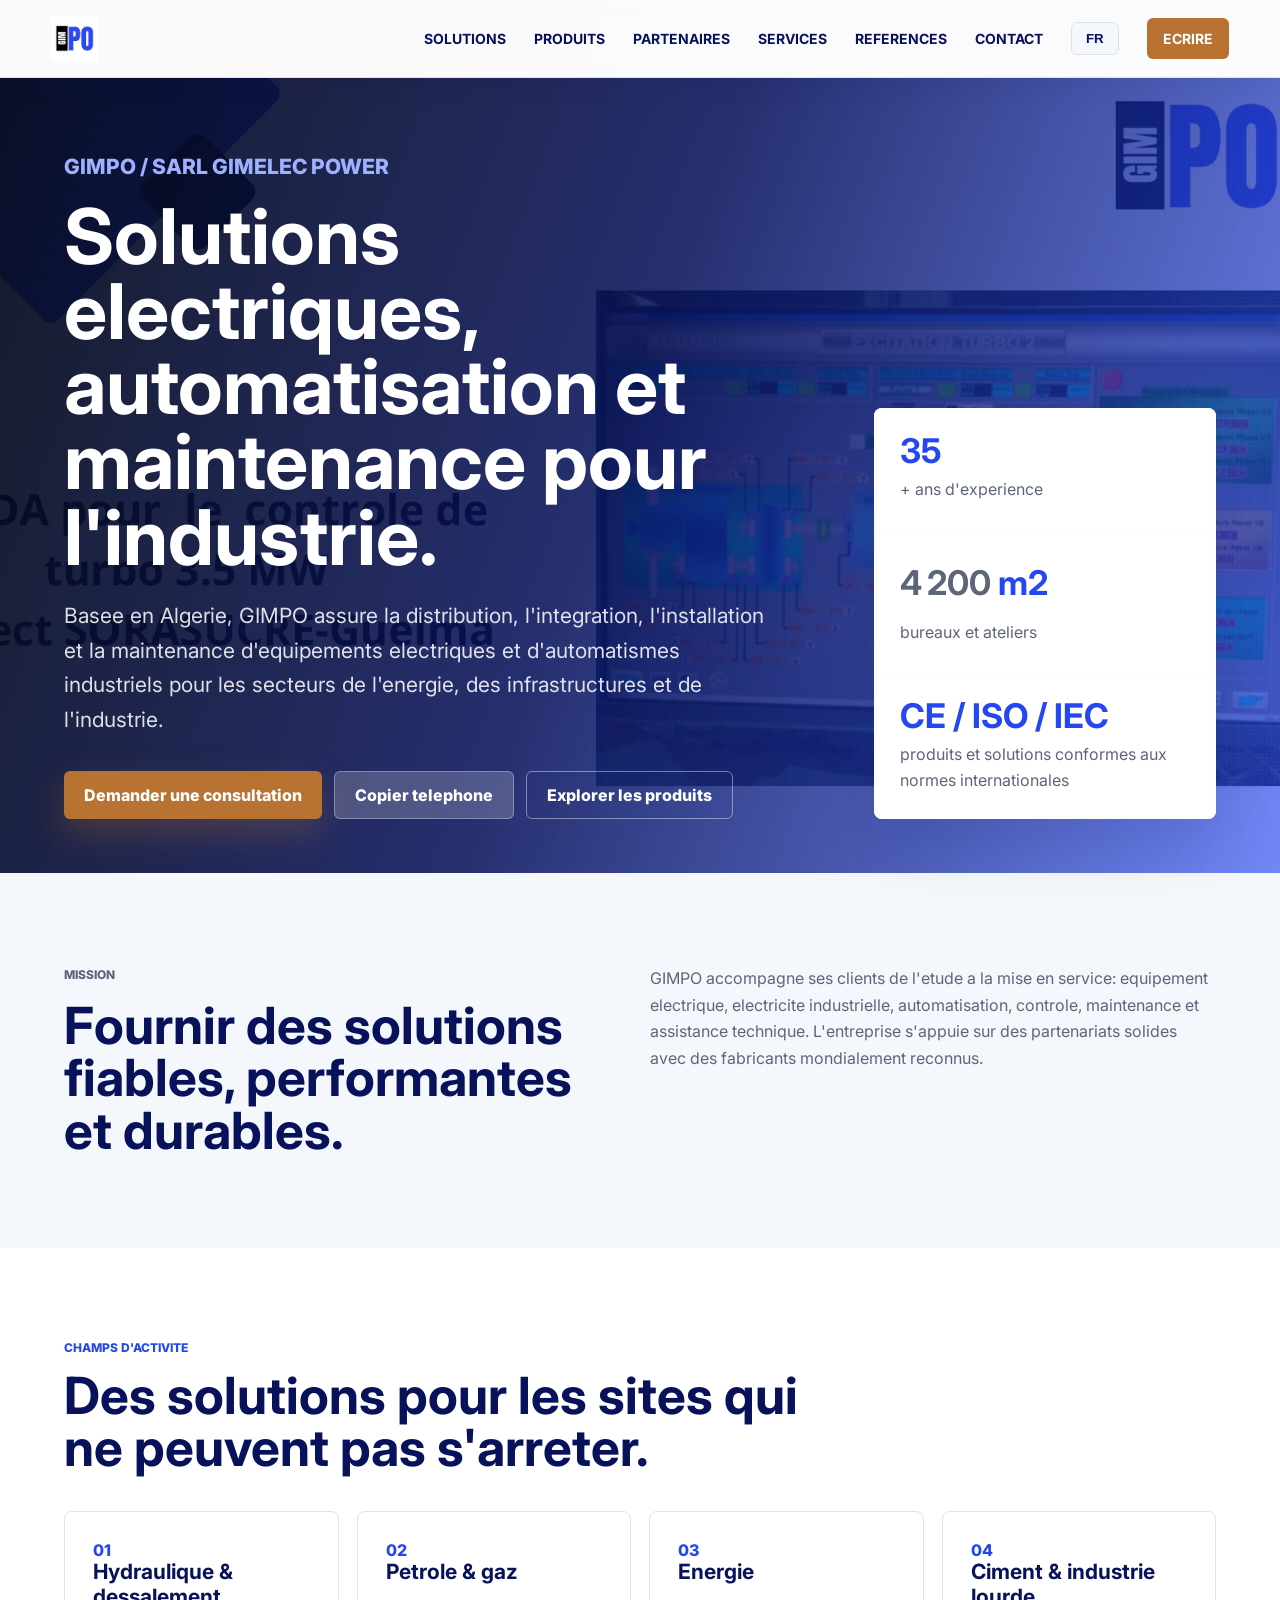
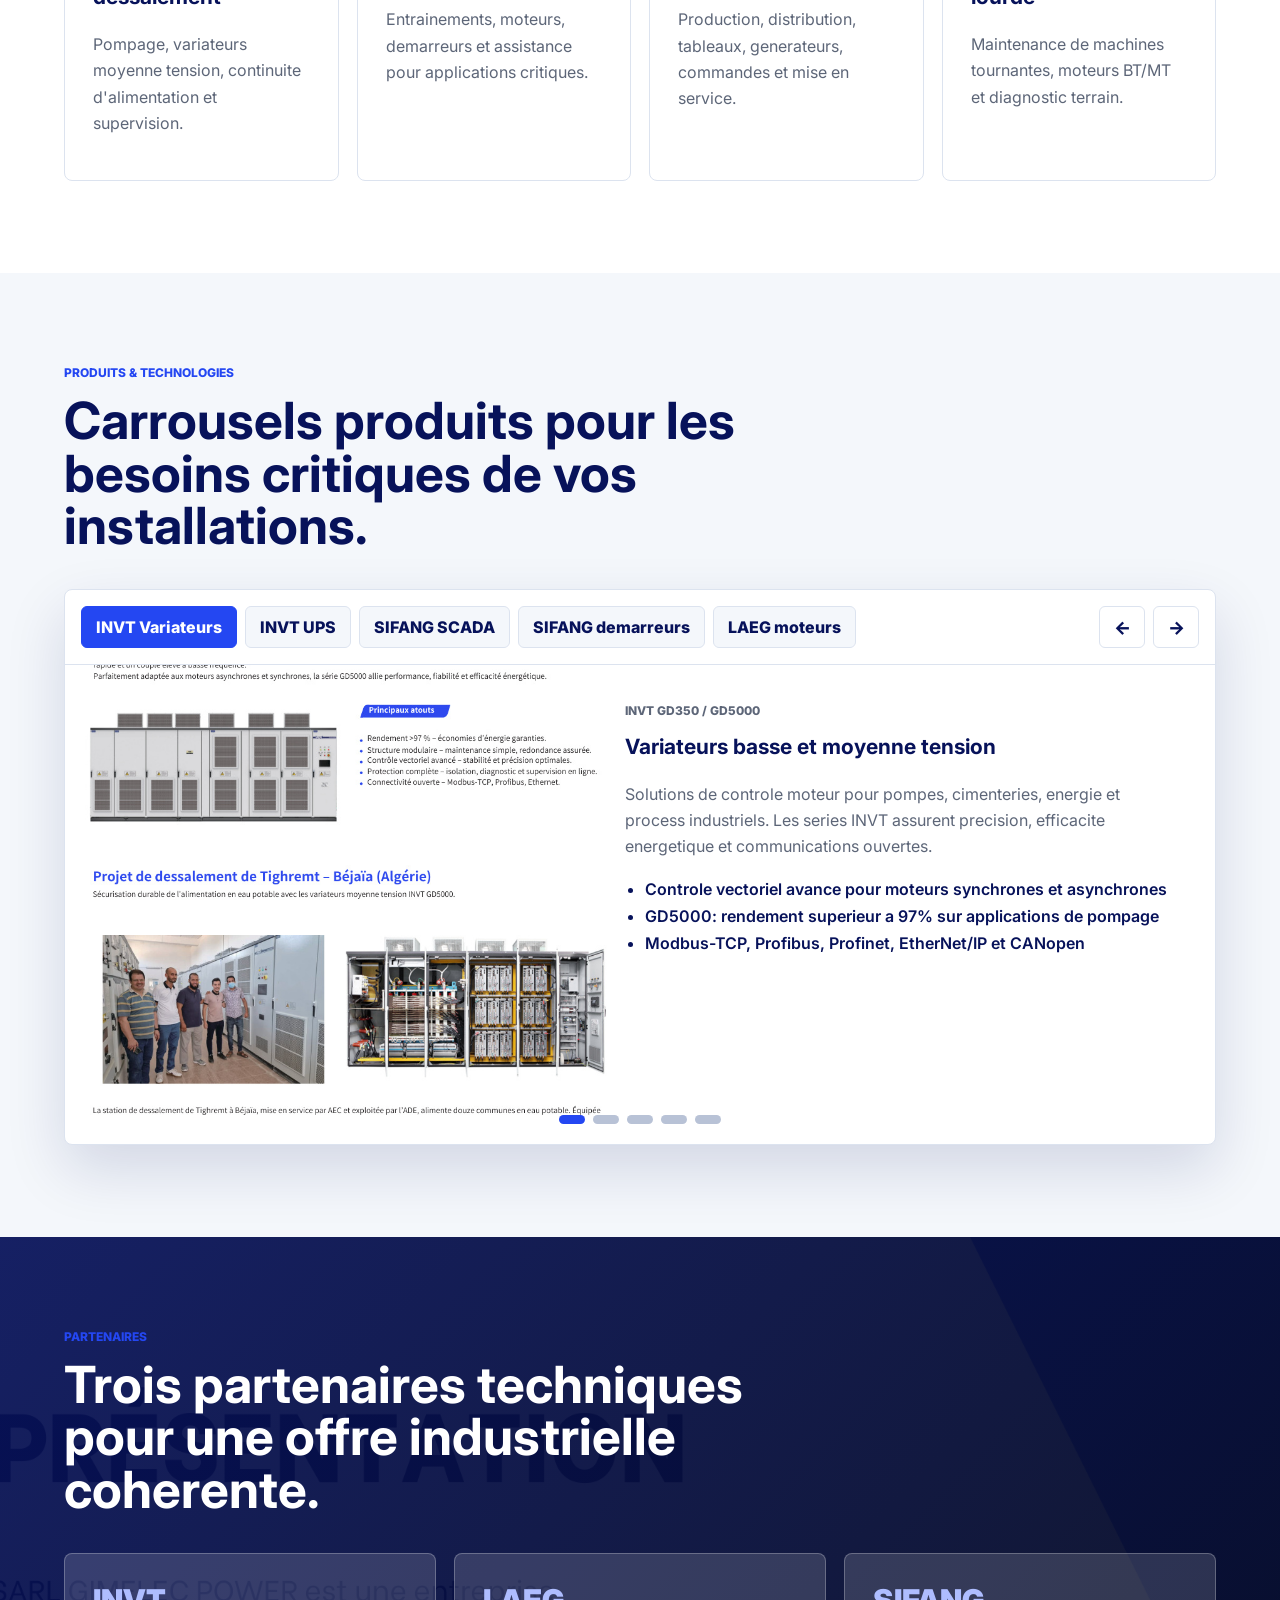
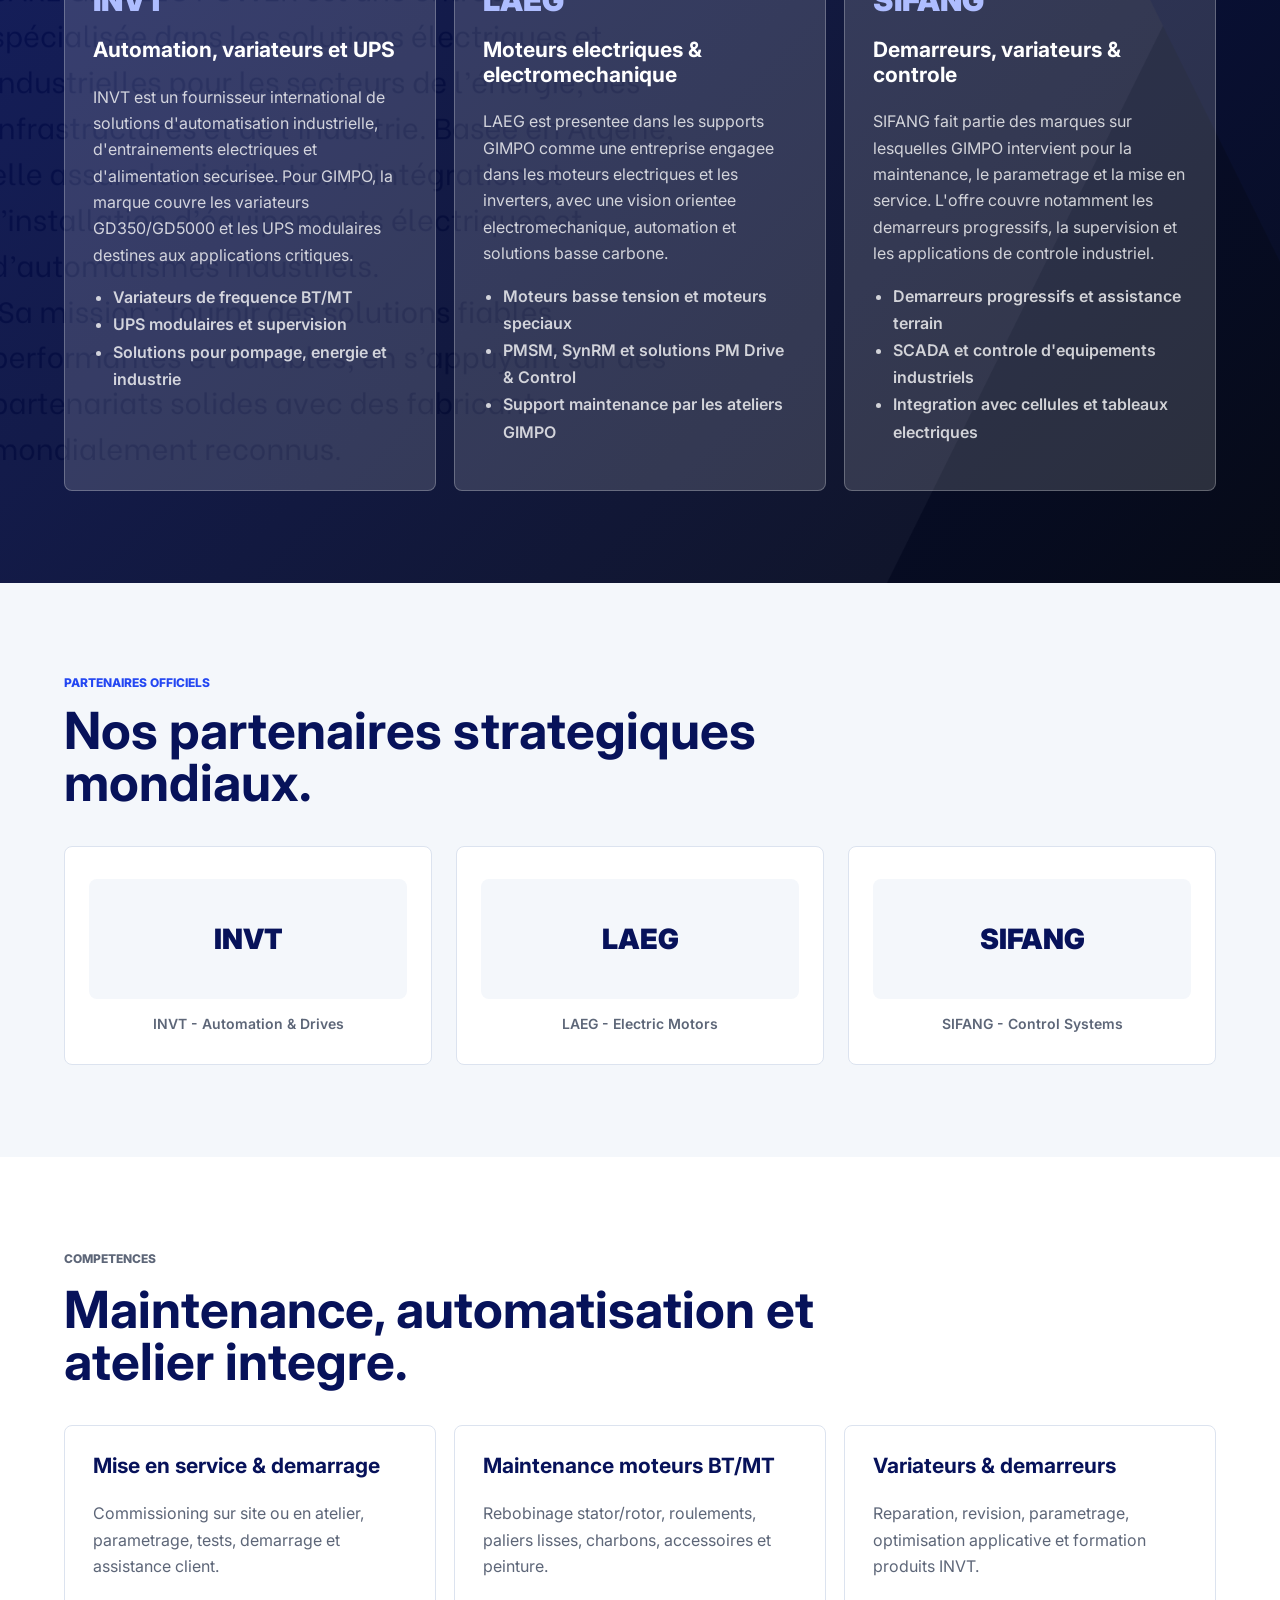
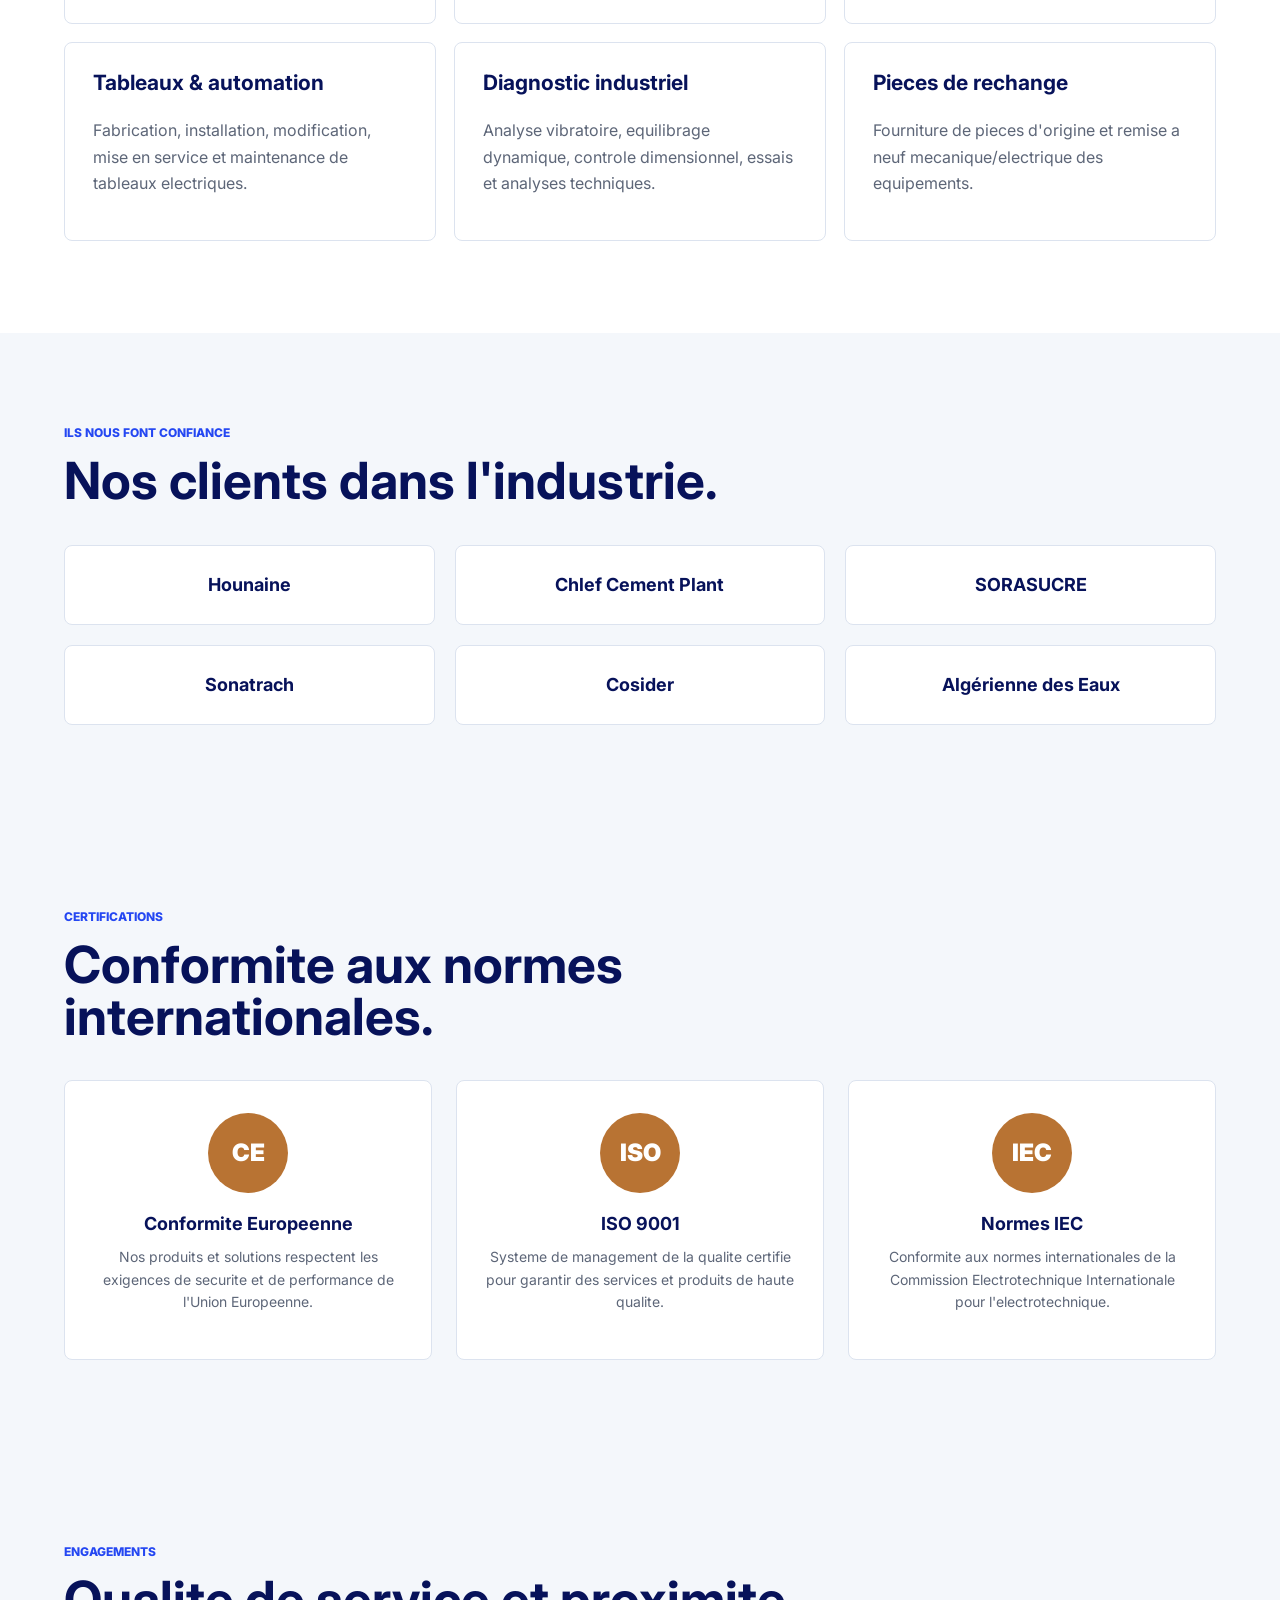
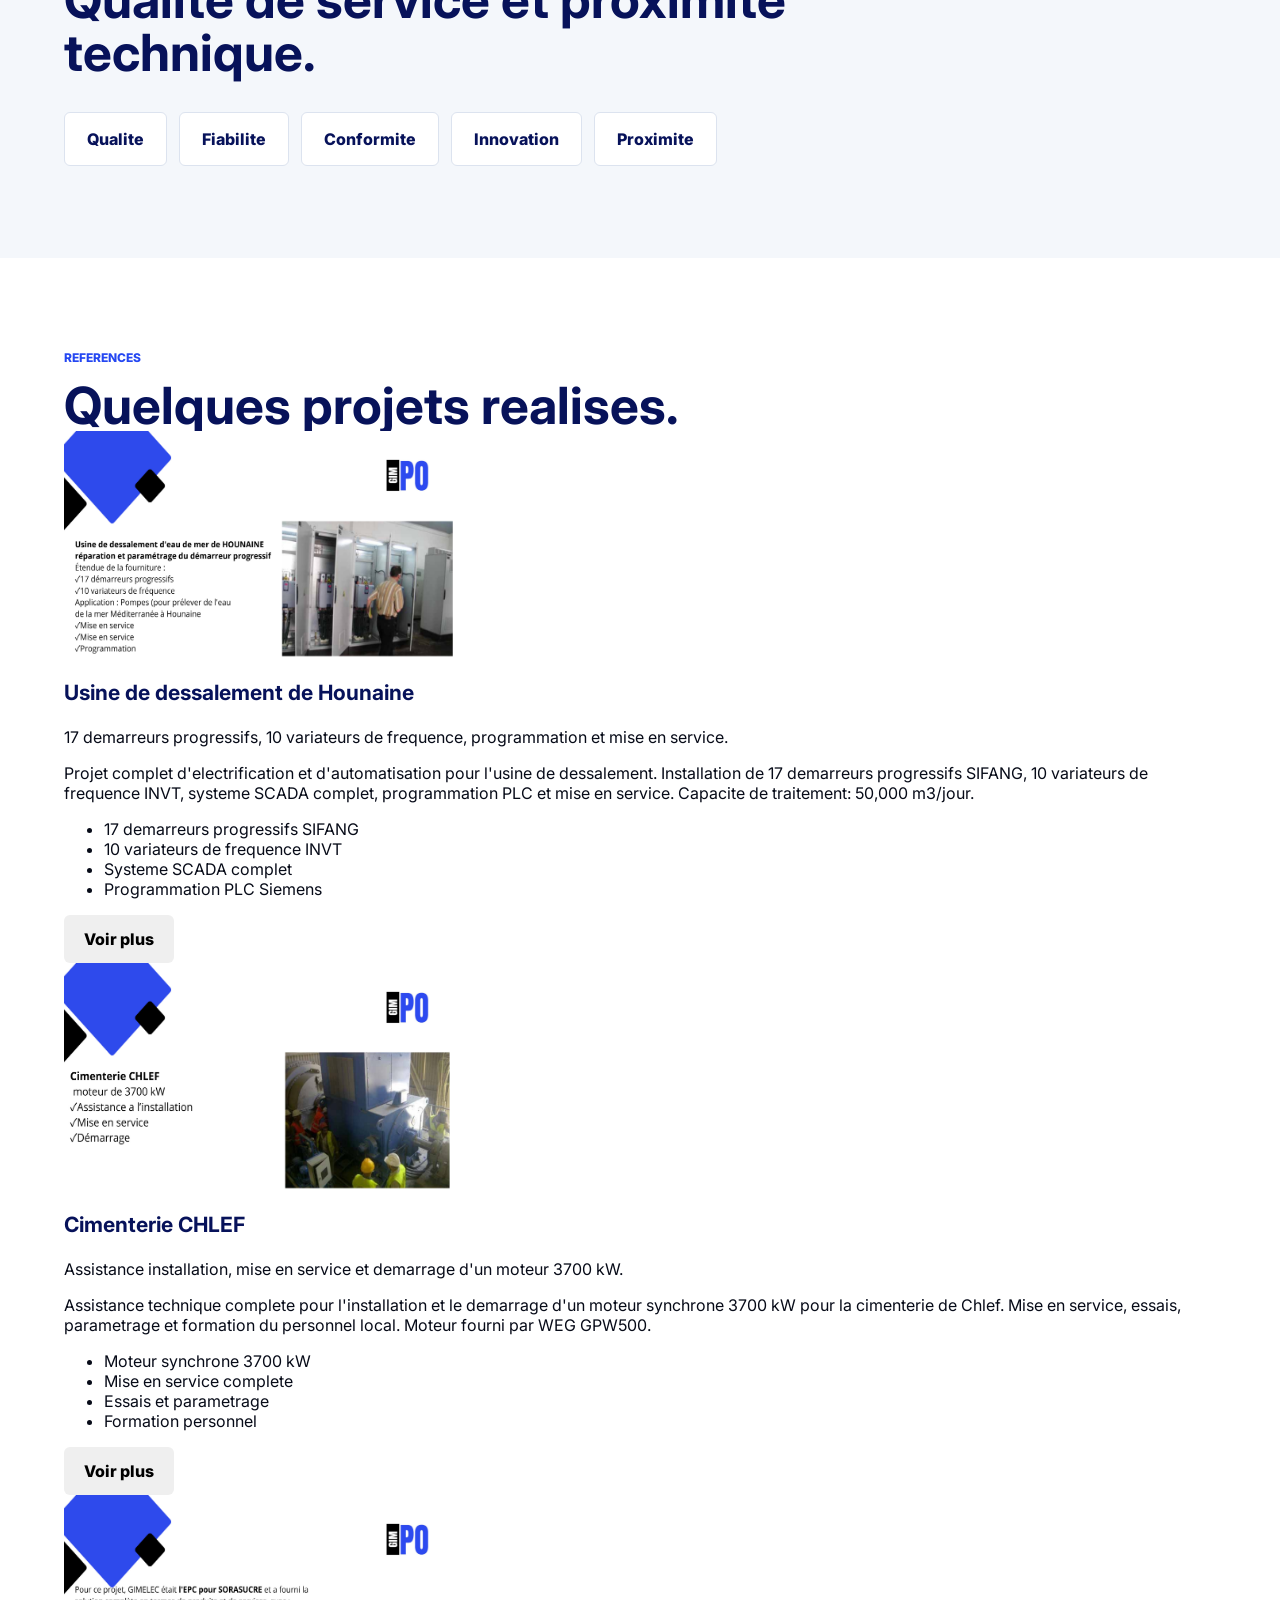
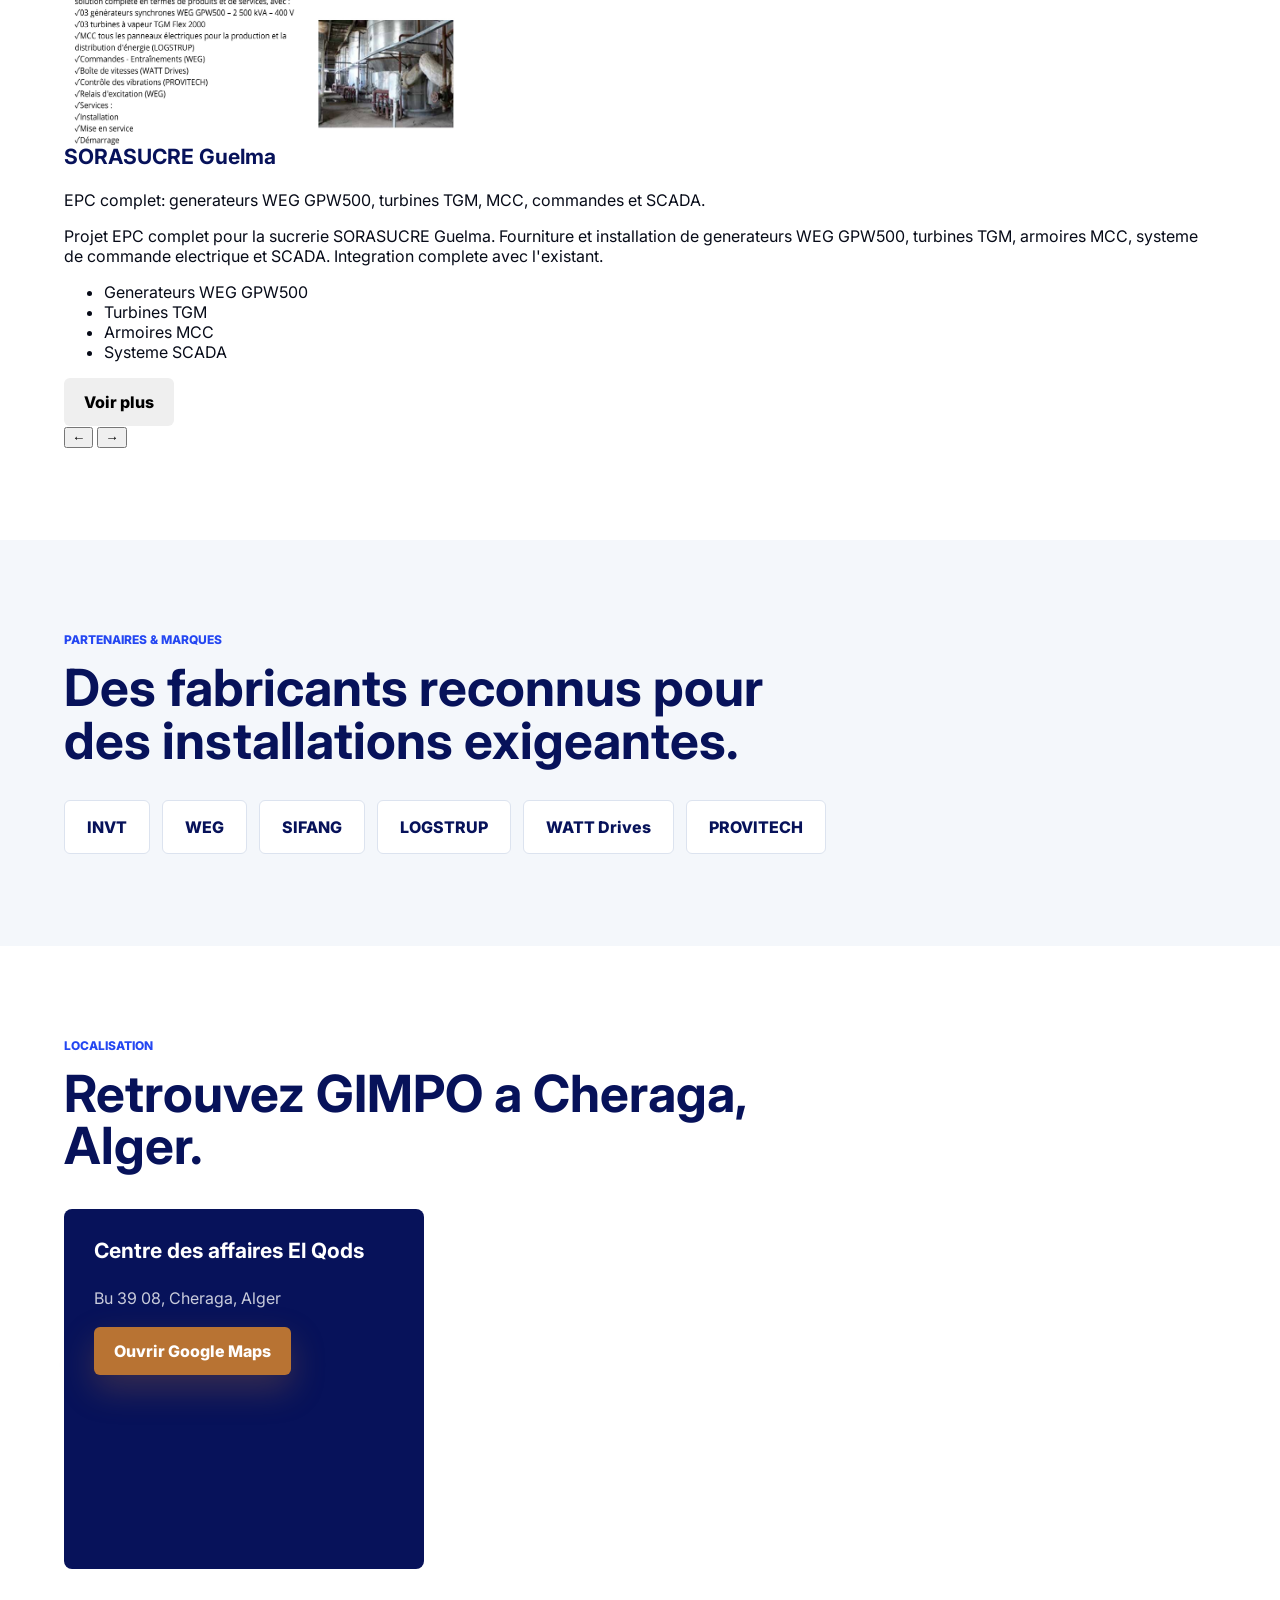
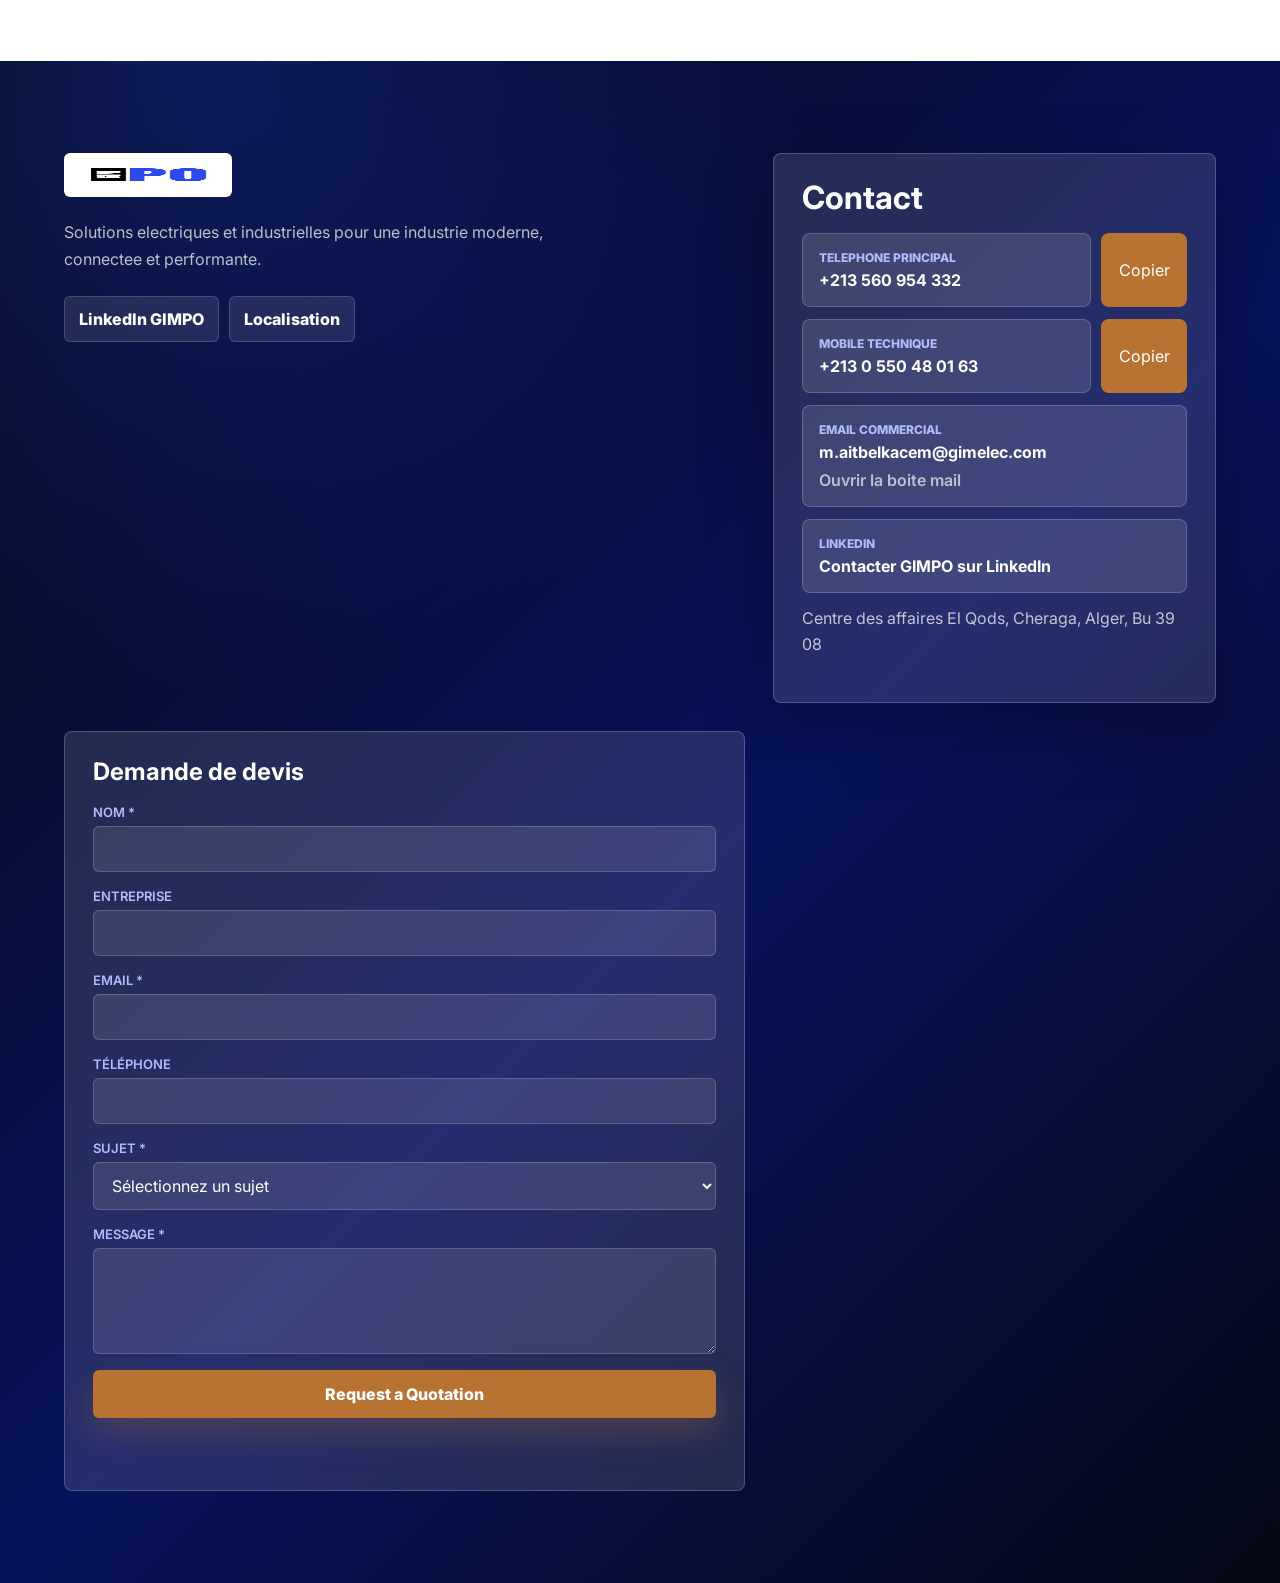
==== commit 5f6bfa1f: "Checkpoint from VS Code for cloud agent session" ====
--- a/index.html
+++ b/index.html
@@ -7,21 +7,67 @@
       name="description"
       content="GIMPO / SARL GIMELEC POWER - solutions electriques et industrielles, automatisation, maintenance, moteurs, variateurs et tableaux electriques en Algerie."
     />
+    <meta
+      name="keywords"
+      content="GIMPO, GIMELEC POWER, solutions electriques, automatisation industrielle, maintenance, moteurs, variateurs, tableaux electriques, INVT, SIFANG, LAEG, Algerie"
+    />
+    <meta name="robots" content="index, follow" />
+    <meta name="theme-color" content="#2447f2" />
     <title>GIMPO | Solutions electriques industrielles</title>
+    <link rel="canonical" href="https://gimpo.dz/" />
+    <link rel="icon" type="image/jpeg" href="assets/logo.jpg" />
+
+    <!-- Open Graph -->
+    <meta
+      property="og:title"
+      content="GIMPO | Solutions electriques industrielles"
+    />
+    <meta
+      property="og:description"
+      content="GIMPO / SARL GIMELEC POWER - solutions electriques et industrielles, automatisation, maintenance, moteurs, variateurs et tableaux electriques en Algerie."
+    />
+    <meta property="og:image" content="assets/project-scada.jpg" />
+    <meta property="og:type" content="website" />
+    <meta property="og:url" content="https://gimpo.dz/" />
+    <meta property="og:site_name" content="GIMPO" />
+
+    <!-- Twitter Cards -->
+    <meta name="twitter:card" content="summary_large_image" />
+    <meta
+      name="twitter:title"
+      content="GIMPO | Solutions electriques industrielles"
+    />
+    <meta
+      name="twitter:description"
+      content="GIMPO / SARL GIMELEC POWER - solutions electriques et industrielles, automatisation, maintenance, moteurs, variateurs et tableaux electriques en Algerie."
+    />
+    <meta name="twitter:image" content="assets/project-scada.jpg" />
+
     <link rel="preconnect" href="https://fonts.googleapis.com" />
     <link rel="preconnect" href="https://fonts.gstatic.com" crossorigin />
     <link
       href="https://fonts.googleapis.com/css2?family=Inter:wght@400;500;600;700;800&display=swap"
       rel="stylesheet"
+      media="print"
+      onload="this.media = 'all'"
     />
     <link rel="stylesheet" href="styles.css" />
+
+    <!-- Preload critical resources -->
+    <link rel="preload" href="assets/logo.jpg" as="image" />
+    <link rel="preload" href="assets/project-scada.jpg" as="image" />
   </head>
   <body>
     <header class="site-header" data-header>
       <a class="brand" href="#top" aria-label="GIMPO accueil">
-        <img src="assets/logo.png" alt="GIMPO" />
+        <img src="assets/logo.jpg" alt="GIMPO" width="168" height="44" />
       </a>
-      <button class="nav-toggle" type="button" aria-label="Ouvrir le menu" data-nav-toggle>
+      <button
+        class="nav-toggle"
+        type="button"
+        aria-label="Ouvrir le menu"
+        data-nav-toggle
+      >
         <span></span><span></span><span></span>
       </button>
       <nav class="main-nav" data-nav>
@@ -31,7 +77,18 @@
         <a href="#services">Services</a>
         <a href="#projects">References</a>
         <a href="#contact">Contact</a>
-        <a class="nav-cta" href="mailto:m.aitbelkacem@gimelec.com?subject=Demande%20de%20consultation%20GIMPO&body=Bonjour%20GIMPO,%0D%0A%0D%0AJe%20souhaite%20avoir%20plus%20d'informations%20sur%20vos%20solutions%20industrielles.%0D%0A%0D%0AMerci.">Ecrire</a>
+        <div class="lang-selector" data-lang-selector>
+          <button type="button" data-current-lang="fr">FR</button>
+          <div class="lang-dropdown">
+            <button type="button" data-lang="fr">Français</button>
+            <button type="button" data-lang="en">English</button>
+          </div>
+        </div>
+        <a
+          class="nav-cta"
+          href="mailto:m.aitbelkacem@gimelec.com?subject=Demande%20de%20consultation%20GIMPO&body=Bonjour%20GIMPO,%0D%0A%0D%0AJe%20souhaite%20avoir%20plus%20d'informations%20sur%20vos%20solutions%20industrielles.%0D%0A%0D%0AMerci."
+          >Ecrire</a
+        >
       </nav>
     </header>
 
@@ -39,22 +96,28 @@
       <section class="hero">
         <div class="hero-copy">
           <p class="eyebrow">GIMPO / SARL GIMELEC POWER</p>
-          <h1>Solutions electriques, automatisation et maintenance pour l'industrie.</h1>
+          <h1>
+            Solutions electriques, automatisation et maintenance pour
+            l'industrie.
+          </h1>
           <p>
-            Basee en Algerie, GIMPO assure la distribution, l'integration, l'installation et
-            la maintenance d'equipements electriques et d'automatismes industriels pour les
-            secteurs de l'energie, des infrastructures et de l'industrie.
+            Basee en Algerie, GIMPO assure la distribution, l'integration,
+            l'installation et la maintenance d'equipements electriques et
+            d'automatismes industriels pour les secteurs de l'energie, des
+            infrastructures et de l'industrie.
           </p>
           <div class="hero-actions">
             <a class="btn primary" href="#contact">Demander une consultation</a>
-            <button class="btn glass" type="button" data-copy="+213560954332">Copier telephone</button>
+            <button class="btn glass" type="button" data-copy="+213560954332">
+              Copier telephone
+            </button>
             <a class="btn ghost" href="#products">Explorer les produits</a>
           </div>
         </div>
         <div class="hero-panel" aria-label="Indicateurs GIMPO">
           <div>
             <strong data-count="35">0</strong>
-            <span>ans d'experience technique depuis 1990</span>
+            <span>+ ans d'experience</span>
           </div>
           <div>
             <strong><span data-count="4200">0</span> m2</strong>
@@ -62,7 +125,9 @@
           </div>
           <div>
             <strong>CE / ISO / IEC</strong>
-            <span>produits et solutions conformes aux normes internationales</span>
+            <span
+              >produits et solutions conformes aux normes internationales</span
+            >
           </div>
         </div>
       </section>
@@ -73,10 +138,11 @@
           <h2>Fournir des solutions fiables, performantes et durables.</h2>
         </div>
         <p>
-          GIMPO accompagne ses clients de l'etude a la mise en service: equipement electrique,
-          electricite industrielle, automatisation, controle, maintenance et assistance
-          technique. L'entreprise s'appuie sur des partenariats solides avec des fabricants
-          mondialement reconnus.
+          GIMPO accompagne ses clients de l'etude a la mise en service:
+          equipement electrique, electricite industrielle, automatisation,
+          controle, maintenance et assistance technique. L'entreprise s'appuie
+          sur des partenariats solides avec des fabricants mondialement
+          reconnus.
         </p>
       </section>
 
@@ -89,22 +155,34 @@
           <article>
             <span>01</span>
             <h3>Hydraulique & dessalement</h3>
-            <p>Pompage, variateurs moyenne tension, continuite d'alimentation et supervision.</p>
+            <p>
+              Pompage, variateurs moyenne tension, continuite d'alimentation et
+              supervision.
+            </p>
           </article>
           <article>
             <span>02</span>
             <h3>Petrole & gaz</h3>
-            <p>Entrainements, moteurs, demarreurs et assistance pour applications critiques.</p>
+            <p>
+              Entrainements, moteurs, demarreurs et assistance pour applications
+              critiques.
+            </p>
           </article>
           <article>
             <span>03</span>
             <h3>Energie</h3>
-            <p>Production, distribution, tableaux, generateurs, commandes et mise en service.</p>
+            <p>
+              Production, distribution, tableaux, generateurs, commandes et mise
+              en service.
+            </p>
           </article>
           <article>
             <span>04</span>
             <h3>Ciment & industrie lourde</h3>
-            <p>Maintenance de machines tournantes, moteurs BT/MT et diagnostic terrain.</p>
+            <p>
+              Maintenance de machines tournantes, moteurs BT/MT et diagnostic
+              terrain.
+            </p>
           </article>
         </div>
       </section>
@@ -112,80 +190,130 @@
       <section id="products" class="products band">
         <div class="section-heading">
           <p class="eyebrow">Produits & technologies</p>
-          <h2>Carrousels produits pour les besoins critiques de vos installations.</h2>
+          <h2>
+            Carrousels produits pour les besoins critiques de vos installations.
+          </h2>
         </div>
         <div class="carousel-shell" data-carousel>
           <div class="carousel-top">
             <div class="carousel-tabs" role="tablist">
-              <button class="active" type="button" data-slide="0">INVT Variateurs</button>
+              <button class="active" type="button" data-slide="0">
+                INVT Variateurs
+              </button>
               <button type="button" data-slide="1">INVT UPS</button>
-              <button type="button" data-slide="2">Sifang SCADA</button>
-              <button type="button" data-slide="3">Sifang demarreurs</button>
+              <button type="button" data-slide="2">SIFANG SCADA</button>
+              <button type="button" data-slide="3">SIFANG demarreurs</button>
               <button type="button" data-slide="4">LAEG moteurs</button>
             </div>
             <div class="carousel-controls">
-              <button type="button" aria-label="Produit precedent" data-prev>&larr;</button>
-              <button type="button" aria-label="Produit suivant" data-next>&rarr;</button>
+              <button type="button" aria-label="Produit precedent" data-prev>
+                &larr;
+              </button>
+              <button type="button" aria-label="Produit suivant" data-next>
+                &rarr;
+              </button>
             </div>
           </div>
           <div class="carousel-track" data-track>
             <article class="product-slide active">
-              <img src="assets/gd5000-project.jpg" alt="Variateurs moyenne tension INVT GD5000" />
+              <img
+                src="assets/gd5000-project.jpg"
+                alt="Variateurs moyenne tension INVT GD5000"
+                width="600"
+                height="400"
+                loading="lazy"
+              />
               <div>
                 <p class="eyebrow">INVT GD350 / GD5000</p>
                 <h3>Variateurs basse et moyenne tension</h3>
                 <p>
-                  Solutions de controle moteur pour pompes, cimenteries, energie et process
-                  industriels. Les series INVT assurent precision, efficacite energetique et
-                  communications ouvertes.
+                  Solutions de controle moteur pour pompes, cimenteries, energie
+                  et process industriels. Les series INVT assurent precision,
+                  efficacite energetique et communications ouvertes.
                 </p>
                 <ul>
-                  <li>Controle vectoriel avance pour moteurs synchrones et asynchrones</li>
-                  <li>GD5000: rendement superieur a 97% sur applications de pompage</li>
-                  <li>Modbus-TCP, Profibus, Profinet, EtherNet/IP et CANopen</li>
+                  <li>
+                    Controle vectoriel avance pour moteurs synchrones et
+                    asynchrones
+                  </li>
+                  <li>
+                    GD5000: rendement superieur a 97% sur applications de
+                    pompage
+                  </li>
+                  <li>
+                    Modbus-TCP, Profibus, Profinet, EtherNet/IP et CANopen
+                  </li>
                 </ul>
               </div>
             </article>
             <article class="product-slide">
-              <img src="assets/invt-drives-ups.jpg" alt="UPS modulaires INVT" />
+              <img
+                src="assets/invt-drives-ups.jpg"
+                alt="UPS modulaires INVT"
+                width="600"
+                height="400"
+                loading="lazy"
+              />
               <div>
                 <p class="eyebrow">INVT UPS</p>
                 <h3>Alimentation sans interruption modulaire</h3>
                 <p>
-                  UPS pour data centers, industries et infrastructures sensibles avec architecture
-                  N+X redondante, maintenance simplifiee et supervision intelligente.
+                  UPS pour data centers, industries et infrastructures sensibles
+                  avec architecture N+X redondante, maintenance simplifiee et
+                  supervision intelligente.
                 </p>
                 <ul>
                   <li>Technologie double conversion en ligne VFI</li>
-                  <li>Modules hot-swappables pour entretien sans interruption</li>
-                  <li>Extension flexible de 25 a 900 kVA selon le besoin du site</li>
+                  <li>
+                    Modules hot-swappables pour entretien sans interruption
+                  </li>
+                  <li>
+                    Extension flexible de 25 a 900 kVA selon le besoin du site
+                  </li>
                 </ul>
               </div>
             </article>
             <article class="product-slide">
-              <img src="assets/project-scada.jpg" alt="SCADA Sifang pour controle industriel" />
+              <img
+                src="assets/project-scada.jpg"
+                alt="SCADA SIFANG pour controle industriel"
+                width="600"
+                height="400"
+                loading="lazy"
+              />
               <div>
-                <p class="eyebrow">Sifang / Syfang</p>
+                <p class="eyebrow">SIFANG</p>
                 <h3>SCADA, controle et cellules industrielles</h3>
                 <p>
-                  Integration de supervision et de controle pour installations electriques:
-                  visualisation process, suivi des alarmes, commande et diagnostic des equipements.
+                  Integration de supervision et de controle pour installations
+                  electriques: visualisation process, suivi des alarmes,
+                  commande et diagnostic des equipements.
                 </p>
                 <ul>
                   <li>Controle de centrales, pompes et lignes de production</li>
                   <li>Interface operateur pour exploitation et maintenance</li>
-                  <li>Integration avec tableaux, cellules et automatismes existants</li>
+                  <li>
+                    Integration avec tableaux, cellules et automatismes
+                    existants
+                  </li>
                 </ul>
               </div>
             </article>
             <article class="product-slide">
-              <img src="assets/project-hounaine.jpg" alt="Demarreurs progressifs Sifang" />
+              <img
+                src="assets/project-hounaine.jpg"
+                alt="Demarreurs progressifs SIFANG"
+                width="600"
+                height="400"
+                loading="lazy"
+              />
               <div>
-                <p class="eyebrow">Sifang / Syfang</p>
+                <p class="eyebrow">SIFANG</p>
                 <h3>Demarreurs progressifs et assistance variateurs</h3>
                 <p>
-                  GIMPO intervient sur les produits Sifang, INVT et autres marques: reparation,
-                  parametrage, essais, demarrage et support terrain pour machines critiques.
+                  GIMPO intervient sur les produits SIFANG, INVT et autres
+                  marques: reparation, parametrage, essais, demarrage et support
+                  terrain pour machines critiques.
                 </p>
                 <ul>
                   <li>Reparation et parametrage de demarreurs progressifs</li>
@@ -195,40 +323,61 @@
               </div>
             </article>
             <article class="product-slide">
-              <img src="assets/laeg-motors.jpg" alt="Moteurs electriques LAEG" />
+              <img
+                src="assets/laeg-motors.jpg"
+                alt="Moteurs electriques LAEG"
+                width="600"
+                height="400"
+                loading="lazy"
+              />
               <div>
                 <p class="eyebrow">LAEG</p>
                 <h3>Moteurs electriques industriels</h3>
                 <p>
-                  Gammes de moteurs basse tension, moteurs speciaux, moteurs universels et solutions
-                  PM Drive & Control pour applications electromechaniques et automation.
+                  Gammes de moteurs basse tension, moteurs speciaux, moteurs
+                  universels et solutions PM Drive & Control pour applications
+                  electromechaniques et automation.
                 </p>
                 <ul>
-                  <li>Moteurs basse tension, PMSM, SynRM et moteurs speciaux</li>
-                  <li>Approche orientee performance, efficacite et faible carbone</li>
-                  <li>Support GIMPO: choix, installation, maintenance et remise a neuf</li>
+                  <li>
+                    Moteurs basse tension, PMSM, SynRM et moteurs speciaux
+                  </li>
+                  <li>
+                    Approche orientee performance, efficacite et faible carbone
+                  </li>
+                  <li>
+                    Support GIMPO: choix, installation, maintenance et remise a
+                    neuf
+                  </li>
                 </ul>
               </div>
             </article>
           </div>
-          <div class="carousel-dots" data-dots aria-label="Navigation produits"></div>
+          <div
+            class="carousel-dots"
+            data-dots
+            aria-label="Navigation produits"
+          ></div>
         </div>
       </section>
 
       <section id="partners" class="partners-detail">
         <div class="section-heading">
           <p class="eyebrow">Partenaires</p>
-          <h2>Trois partenaires techniques pour une offre industrielle coherente.</h2>
+          <h2>
+            Trois partenaires techniques pour une offre industrielle coherente.
+          </h2>
         </div>
         <div class="partner-cards">
           <article>
             <span>INVT</span>
             <h3>Automation, variateurs et UPS</h3>
             <p>
-              INVT est un fournisseur international de solutions d'automatisation industrielle,
-              d'entrainements electriques et d'alimentation securisee. Pour GIMPO, la marque
-              couvre les variateurs GD350/GD5000 et les UPS modulaires destines aux applications
-              critiques.
+              INVT est un fournisseur international de solutions
+              d'automatisation industrielle, d'entrainements electriques et
+              d'alimentation securisee. Pour GIMPO, la marque couvre les
+              variateurs GD350/GD5000 et les UPS modulaires destines aux
+              applications critiques.
             </p>
             <ul>
               <li>Variateurs de frequence BT/MT</li>
@@ -240,9 +389,10 @@
             <span>LAEG</span>
             <h3>Moteurs electriques & electromechanique</h3>
             <p>
-              LAEG est presentee dans les supports GIMPO comme une entreprise engagee dans les
-              moteurs electriques et les inverters, avec une vision orientee electromechanique,
-              automation et solutions basse carbone.
+              LAEG est presentee dans les supports GIMPO comme une entreprise
+              engagee dans les moteurs electriques et les inverters, avec une
+              vision orientee electromechanique, automation et solutions basse
+              carbone.
             </p>
             <ul>
               <li>Moteurs basse tension et moteurs speciaux</li>
@@ -254,9 +404,10 @@
             <span>SIFANG</span>
             <h3>Demarreurs, variateurs & controle</h3>
             <p>
-              Sifang fait partie des marques sur lesquelles GIMPO intervient pour la maintenance,
-              le parametrage et la mise en service. L'offre couvre notamment les demarreurs
-              progressifs, la supervision et les applications de controle industriel.
+              SIFANG fait partie des marques sur lesquelles GIMPO intervient
+              pour la maintenance, le parametrage et la mise en service. L'offre
+              couvre notamment les demarreurs progressifs, la supervision et les
+              applications de controle industriel.
             </p>
             <ul>
               <li>Demarreurs progressifs et assistance terrain</li>
@@ -267,6 +418,42 @@
         </div>
       </section>
 
+      <section class="official-partners band">
+        <div class="section-heading">
+          <p class="eyebrow">Partenaires Officiels</p>
+          <h2>Nos partenaires strategiques mondiaux.</h2>
+        </div>
+        <div class="official-partners-grid">
+          <a
+            href="https://www.invt.com.cn/"
+            target="_blank"
+            rel="noreferrer"
+            class="partner-logo-card"
+          >
+            <div class="partner-logo-placeholder">INVT</div>
+            <span>INVT - Automation & Drives</span>
+          </a>
+          <a
+            href="https://www.laeg.com/"
+            target="_blank"
+            rel="noreferrer"
+            class="partner-logo-card"
+          >
+            <div class="partner-logo-placeholder">LAEG</div>
+            <span>LAEG - Electric Motors</span>
+          </a>
+          <a
+            href="https://www.sifang.com/"
+            target="_blank"
+            rel="noreferrer"
+            class="partner-logo-card"
+          >
+            <div class="partner-logo-placeholder">SIFANG</div>
+            <span>SIFANG - Control Systems</span>
+          </a>
+        </div>
+      </section>
+
       <section id="services" class="services">
         <div class="section-heading">
           <p class="eyebrow">Competences</p>
@@ -275,28 +462,94 @@
         <div class="service-grid">
           <article>
             <h3>Mise en service & demarrage</h3>
-            <p>Commissioning sur site ou en atelier, parametrage, tests, demarrage et assistance client.</p>
+            <p>
+              Commissioning sur site ou en atelier, parametrage, tests,
+              demarrage et assistance client.
+            </p>
           </article>
           <article>
             <h3>Maintenance moteurs BT/MT</h3>
-            <p>Rebobinage stator/rotor, roulements, paliers lisses, charbons, accessoires et peinture.</p>
+            <p>
+              Rebobinage stator/rotor, roulements, paliers lisses, charbons,
+              accessoires et peinture.
+            </p>
           </article>
           <article>
             <h3>Variateurs & demarreurs</h3>
-            <p>Reparation, revision, parametrage, optimisation applicative et formation produits INVT.</p>
+            <p>
+              Reparation, revision, parametrage, optimisation applicative et
+              formation produits INVT.
+            </p>
           </article>
           <article>
             <h3>Tableaux & automation</h3>
-            <p>Fabrication, installation, modification, mise en service et maintenance de tableaux electriques.</p>
+            <p>
+              Fabrication, installation, modification, mise en service et
+              maintenance de tableaux electriques.
+            </p>
           </article>
           <article>
             <h3>Diagnostic industriel</h3>
-            <p>Analyse vibratoire, equilibrage dynamique, controle dimensionnel, essais et analyses techniques.</p>
+            <p>
+              Analyse vibratoire, equilibrage dynamique, controle dimensionnel,
+              essais et analyses techniques.
+            </p>
           </article>
           <article>
             <h3>Pieces de rechange</h3>
-            <p>Fourniture de pieces d'origine et remise a neuf mecanique/electrique des equipements.</p>
-          </article>
+            <p>
+              Fourniture de pieces d'origine et remise a neuf
+              mecanique/electrique des equipements.
+            </p>
+          </article>
+        </div>
+      </section>
+
+      <section class="trusted-by band">
+        <div class="section-heading">
+          <p class="eyebrow">Ils nous font confiance</p>
+          <h2>Nos clients dans l'industrie.</h2>
+        </div>
+        <div class="clients-grid">
+          <div class="client-logo">Hounaine</div>
+          <div class="client-logo">Chlef Cement Plant</div>
+          <div class="client-logo">SORASUCRE</div>
+          <div class="client-logo">Sonatrach</div>
+          <div class="client-logo">Cosider</div>
+          <div class="client-logo">Algérienne des Eaux</div>
+        </div>
+      </section>
+
+      <section class="certifications band">
+        <div class="section-heading">
+          <p class="eyebrow">Certifications</p>
+          <h2>Conformite aux normes internationales.</h2>
+        </div>
+        <div class="certifications-grid">
+          <div class="certification-badge">
+            <div class="cert-icon">CE</div>
+            <h3>Conformite Europeenne</h3>
+            <p>
+              Nos produits et solutions respectent les exigences de securite et
+              de performance de l'Union Europeenne.
+            </p>
+          </div>
+          <div class="certification-badge">
+            <div class="cert-icon">ISO</div>
+            <h3>ISO 9001</h3>
+            <p>
+              Systeme de management de la qualite certifie pour garantir des
+              services et produits de haute qualite.
+            </p>
+          </div>
+          <div class="certification-badge">
+            <div class="cert-icon">IEC</div>
+            <h3>Normes IEC</h3>
+            <p>
+              Conformite aux normes internationales de la Commission
+              Electrotechnique Internationale pour l'electrotechnique.
+            </p>
+          </div>
         </div>
       </section>
 
@@ -316,31 +569,177 @@
 
       <section id="projects" class="projects">
         <div class="section-heading">
-          <p class="eyebrow">References</p>
-          <h2>Quelques projets realises.</h2>
-        </div>
-        <div class="project-grid">
-          <article>
-            <img src="assets/project-hounaine.jpg" alt="Projet Hounaine dessalement" />
-            <div>
-              <h3>Usine de dessalement de Hounaine</h3>
-              <p>17 demarreurs progressifs, 10 variateurs de frequence, programmation et mise en service.</p>
-            </div>
-          </article>
-          <article>
-            <img src="assets/project-chlef.jpg" alt="Projet cimenterie Chlef" />
-            <div>
-              <h3>Cimenterie CHLEF</h3>
-              <p>Assistance installation, mise en service et demarrage d'un moteur 3700 kW.</p>
-            </div>
-          </article>
-          <article>
-            <img src="assets/project-sorasucre.jpg" alt="Projet SORASUCRE" />
-            <div>
-              <h3>SORASUCRE Guelma</h3>
-              <p>EPC complet: generateurs WEG GPW500, turbines TGM, MCC, commandes et SCADA.</p>
-            </div>
-          </article>
+          <p class="eyebrow" data-i18n="references.eyebrow">References</p>
+          <h2 data-i18n="references.title">Quelques projets realises.</h2>
+        </div>
+        <div class="projects-carousel">
+          <div class="projects-track" data-projects-track>
+            <article
+              class="project-card"
+              data-project-card
+              data-i18n-section="project-hounaine"
+            >
+              <img
+                src="assets/project-hounaine.jpg"
+                alt="Projet Hounaine dessalement"
+                width="400"
+                height="250"
+                loading="lazy"
+              />
+              <div class="project-content">
+                <h3 data-i18n="project-hounaine.title">
+                  Usine de dessalement de Hounaine
+                </h3>
+                <p class="project-summary" data-i18n="project-hounaine.summary">
+                  17 demarreurs progressifs, 10 variateurs de frequence,
+                  programmation et mise en service.
+                </p>
+                <div class="project-details">
+                  <p data-i18n="project-hounaine.details">
+                    Projet complet d'electrification et d'automatisation pour
+                    l'usine de dessalement. Installation de 17 demarreurs
+                    progressifs SIFANG, 10 variateurs de frequence INVT, systeme
+                    SCADA complet, programmation PLC et mise en service.
+                    Capacite de traitement: 50,000 m3/jour.
+                  </p>
+                  <ul>
+                    <li data-i18n="project-hounaine.feature1">
+                      17 demarreurs progressifs SIFANG
+                    </li>
+                    <li data-i18n="project-hounaine.feature2">
+                      10 variateurs de frequence INVT
+                    </li>
+                    <li data-i18n="project-hounaine.feature3">
+                      Systeme SCADA complet
+                    </li>
+                    <li data-i18n="project-hounaine.feature4">
+                      Programmation PLC Siemens
+                    </li>
+                  </ul>
+                </div>
+                <button
+                  class="btn expand-btn"
+                  data-expand-btn
+                  data-i18n="common.expand"
+                >
+                  Voir plus
+                </button>
+              </div>
+            </article>
+            <article
+              class="project-card"
+              data-project-card
+              data-i18n-section="project-chlef"
+            >
+              <img
+                src="assets/project-chlef.jpg"
+                alt="Projet cimenterie Chlef"
+                width="400"
+                height="250"
+                loading="lazy"
+              />
+              <div class="project-content">
+                <h3 data-i18n="project-chlef.title">Cimenterie CHLEF</h3>
+                <p class="project-summary" data-i18n="project-chlef.summary">
+                  Assistance installation, mise en service et demarrage d'un
+                  moteur 3700 kW.
+                </p>
+                <div class="project-details">
+                  <p data-i18n="project-chlef.details">
+                    Assistance technique complete pour l'installation et le
+                    demarrage d'un moteur synchrone 3700 kW pour la cimenterie
+                    de Chlef. Mise en service, essais, parametrage et formation
+                    du personnel local. Moteur fourni par WEG GPW500.
+                  </p>
+                  <ul>
+                    <li data-i18n="project-chlef.feature1">
+                      Moteur synchrone 3700 kW
+                    </li>
+                    <li data-i18n="project-chlef.feature2">
+                      Mise en service complete
+                    </li>
+                    <li data-i18n="project-chlef.feature3">
+                      Essais et parametrage
+                    </li>
+                    <li data-i18n="project-chlef.feature4">
+                      Formation personnel
+                    </li>
+                  </ul>
+                </div>
+                <button
+                  class="btn expand-btn"
+                  data-expand-btn
+                  data-i18n="common.expand"
+                >
+                  Voir plus
+                </button>
+              </div>
+            </article>
+            <article
+              class="project-card"
+              data-project-card
+              data-i18n-section="project-sorasucre"
+            >
+              <img
+                src="assets/project-sorasucre.jpg"
+                alt="Projet SORASUCRE"
+                width="400"
+                height="250"
+                loading="lazy"
+              />
+              <div class="project-content">
+                <h3 data-i18n="project-sorasucre.title">SORASUCRE Guelma</h3>
+                <p
+                  class="project-summary"
+                  data-i18n="project-sorasucre.summary"
+                >
+                  EPC complet: generateurs WEG GPW500, turbines TGM, MCC,
+                  commandes et SCADA.
+                </p>
+                <div class="project-details">
+                  <p data-i18n="project-sorasucre.details">
+                    Projet EPC complet pour la sucrerie SORASUCRE Guelma.
+                    Fourniture et installation de generateurs WEG GPW500,
+                    turbines TGM, armoires MCC, systeme de commande electrique
+                    et SCADA. Integration complete avec l'existant.
+                  </p>
+                  <ul>
+                    <li data-i18n="project-sorasucre.feature1">
+                      Generateurs WEG GPW500
+                    </li>
+                    <li data-i18n="project-sorasucre.feature2">Turbines TGM</li>
+                    <li data-i18n="project-sorasucre.feature3">Armoires MCC</li>
+                    <li data-i18n="project-sorasucre.feature4">
+                      Systeme SCADA
+                    </li>
+                  </ul>
+                </div>
+                <button
+                  class="btn expand-btn"
+                  data-expand-btn
+                  data-i18n="common.expand"
+                >
+                  Voir plus
+                </button>
+              </div>
+            </article>
+          </div>
+          <div class="projects-controls">
+            <button
+              type="button"
+              aria-label="Projet precedent"
+              data-projects-prev
+            >
+              &larr;
+            </button>
+            <button
+              type="button"
+              aria-label="Projet suivant"
+              data-projects-next
+            >
+              &rarr;
+            </button>
+          </div>
         </div>
       </section>
 
@@ -368,7 +767,13 @@
           <div class="map-card">
             <h3>Centre des affaires El Qods</h3>
             <p>Bu 39 08, Cheraga, Alger</p>
-            <a class="btn primary" href="https://www.google.com/maps/search/?api=1&query=Centre%20des%20affaires%20El%20Qods%20Cheraga%20Alger" target="_blank" rel="noreferrer">Ouvrir Google Maps</a>
+            <a
+              class="btn primary"
+              href="https://www.google.com/maps/search/?api=1&query=Centre%20des%20affaires%20El%20Qods%20Cheraga%20Alger"
+              target="_blank"
+              rel="noreferrer"
+              >Ouvrir Google Maps</a
+            >
           </div>
           <iframe
             title="Localisation GIMPO - Centre des affaires El Qods Cheraga Alger"
@@ -382,11 +787,24 @@
 
     <footer id="contact" class="footer">
       <div>
-        <img src="assets/logo.png" alt="GIMPO" />
-        <p>Solutions electriques et industrielles pour une industrie moderne, connectee et performante.</p>
+        <img src="assets/logo.jpg" alt="GIMPO" width="168" height="44" />
+        <p>
+          Solutions electriques et industrielles pour une industrie moderne,
+          connectee et performante.
+        </p>
         <div class="footer-links">
-          <a href="https://www.linkedin.com/company/110623019/admin/dashboard/" target="_blank" rel="noreferrer">LinkedIn GIMPO</a>
-          <a href="https://www.google.com/maps/search/?api=1&query=Centre%20des%20affaires%20El%20Qods%20Cheraga%20Alger" target="_blank" rel="noreferrer">Localisation</a>
+          <a
+            href="https://www.linkedin.com/company/110623019/"
+            target="_blank"
+            rel="noreferrer"
+            >LinkedIn GIMPO</a
+          >
+          <a
+            href="https://www.google.com/maps/search/?api=1&query=Centre%20des%20affaires%20El%20Qods%20Cheraga%20Alger"
+            target="_blank"
+            rel="noreferrer"
+            >Localisation</a
+          >
         </div>
       </div>
       <div class="contact-card">
@@ -405,17 +823,66 @@
           </a>
           <button type="button" data-copy="+2130550480163">Copier</button>
         </div>
-        <a class="mail-card" href="mailto:m.aitbelkacem@gimelec.com?subject=Demande%20de%20consultation%20GIMPO&body=Bonjour%20GIMPO,%0D%0A%0D%0AJe%20souhaite%20vous%20contacter%20concernant%20:%0D%0A-%20Variateurs%20INVT%0D%0A-%20UPS%20INVT%0D%0A-%20SCADA%20/%20cellules%20Sifang%0D%0A-%20Demarreurs%20Sifang%0D%0A-%20Moteurs%20LAEG%0D%0A%0D%0AMerci%20de%20me%20recontacter.%0D%0A">
+        <a
+          class="mail-card"
+          href="mailto:m.aitbelkacem@gimelec.com?subject=Demande%20de%20consultation%20GIMPO&body=Bonjour%20GIMPO,%0D%0A%0D%0AJe%20souhaite%20vous%20contacter%20concernant%20:%0D%0A-%20Variateurs%20INVT%0D%0A-%20UPS%20INVT%0D%0A-%20SCADA%20/%20cellules%20SIFANG%0D%0A-%20Demarreurs%20SIFANG%0D%0A-%20Moteurs%20LAEG%0D%0A%0D%0AMerci%20de%20me%20recontacter.%0D%0A"
+        >
           <span>Email commercial</span>
           <strong>m.aitbelkacem@gimelec.com</strong>
           <em>Ouvrir la boite mail</em>
         </a>
-        <a class="linkedin-card" href="https://www.linkedin.com/company/110623019/admin/dashboard/" target="_blank" rel="noreferrer">
+        <a
+          class="linkedin-card"
+          href="https://www.linkedin.com/company/110623019/"
+          target="_blank"
+          rel="noreferrer"
+        >
           <span>LinkedIn</span>
           <strong>Contacter GIMPO sur LinkedIn</strong>
         </a>
         <p>Centre des affaires El Qods, Cheraga, Alger, Bu 39 08</p>
       </div>
+
+      <div class="contact-form-section">
+        <h2>Demande de devis</h2>
+        <form action="mailto:m.aitbelkacem@gimelec.com" method="GET" class="contact-form">
+          <div class="form-group">
+            <label for="name">Nom *</label>
+            <input type="text" id="name" name="name" required />
+          </div>
+          <div class="form-group">
+            <label for="company">Entreprise</label>
+            <input type="text" id="company" name="company" />
+          </div>
+          <div class="form-group">
+            <label for="email">Email *</label>
+            <input type="email" id="email" name="email" required />
+          </div>
+          <div class="form-group">
+            <label for="phone">Téléphone</label>
+            <input type="tel" id="phone" name="phone" />
+          </div>
+          <div class="form-group">
+            <label for="subject">Sujet *</label>
+            <select id="subject" name="subject" required>
+              <option value="">Sélectionnez un sujet</option>
+              <option value="Variateurs INVT">Variateurs INVT</option>
+              <option value="UPS INVT">UPS INVT</option>
+              <option value="SCADA SIFANG">SCADA SIFANG</option>
+              <option value="Demarreurs SIFANG">Demarreurs SIFANG</option>
+              <option value="Moteurs LAEG">Moteurs LAEG</option>
+              <option value="Maintenance">Maintenance</option>
+              <option value="Autre">Autre</option>
+            </select>
+          </div>
+          <div class="form-group">
+            <label for="message">Message *</label>
+            <textarea id="message" name="message" rows="4" required></textarea>
+          </div>
+          <button type="submit" class="btn primary">Request a Quotation</button>
+          <div class="form-message" id="form-message"></div>
+        </form>
+      </div>
     </footer>
 
     <div class="copy-toast" data-toast>Numero copie</div>
--- a/styles.css
+++ b/styles.css
@@ -1,6 +1,8 @@
 :root {
   --blue: #2447f2;
   --blue-dark: #07125a;
+  --copper: #b87333;
+  --copper-dark: #8b5a2b;
   --ink: #070b18;
   --muted: #5d6678;
   --line: #dce3ef;
@@ -36,10 +38,10 @@
 
 .site-header {
   align-items: center;
-  backdrop-filter: blur(18px);
-  background: rgba(255, 255, 255, 0.94);
-  border-bottom: 1px solid rgba(220, 227, 239, 0.85);
-  box-shadow: 0 14px 40px rgba(7, 18, 90, 0.08);
+  backdrop-filter: blur(8px);
+  background: rgba(255, 255, 255, 0.98);
+  border-bottom: 1px solid var(--line);
+  box-shadow: 0 8px 24px rgba(7, 18, 90, 0.06);
   display: flex;
   height: 78px;
   justify-content: space-between;
@@ -71,10 +73,63 @@
 }
 
 .main-nav .nav-cta {
-  background: var(--blue);
+  background: var(--copper);
   border-radius: 6px;
   color: var(--white);
   padding: 12px 16px;
+}
+
+.lang-selector {
+  position: relative;
+}
+
+.lang-selector button[data-current-lang] {
+  background: var(--surface);
+  border: 1px solid var(--line);
+  border-radius: 6px;
+  color: var(--blue-dark);
+  cursor: pointer;
+  font-weight: 700;
+  min-width: 48px;
+  padding: 8px 12px;
+  transition: background 0.22s ease, border-color 0.22s ease;
+}
+
+.lang-selector button[data-current-lang]:hover {
+  background: var(--line);
+}
+
+.lang-dropdown {
+  background: var(--white);
+  border: 1px solid var(--line);
+  border-radius: 6px;
+  box-shadow: var(--shadow);
+  display: none;
+  min-width: 140px;
+  position: absolute;
+  right: 0;
+  top: calc(100% + 8px);
+  z-index: 30;
+}
+
+.lang-selector.open .lang-dropdown {
+  display: block;
+}
+
+.lang-dropdown button {
+  background: transparent;
+  border: 0;
+  color: var(--blue-dark);
+  cursor: pointer;
+  font: inherit;
+  font-weight: 600;
+  padding: 10px 16px;
+  text-align: left;
+  width: 100%;
+}
+
+.lang-dropdown button:hover {
+  background: var(--surface);
 }
 
 .nav-toggle {
@@ -97,8 +152,9 @@
 .hero {
   align-items: end;
   background:
-    radial-gradient(circle at 84% 24%, rgba(36, 71, 242, 0.38), transparent 32%),
-    linear-gradient(110deg, rgba(7, 11, 24, 0.92) 0%, rgba(7, 18, 90, 0.84) 48%, rgba(36, 71, 242, 0.56) 100%),
+    linear-gradient(110deg, rgba(7, 11, 24, 0.94) 0%, rgba(7, 18, 90, 0.88) 48%, rgba(36, 71, 242, 0.65) 100%),
+    repeating-linear-gradient(0deg, transparent, transparent 2px, rgba(255,255,255,0.03) 2px, rgba(255,255,255,0.03) 4px),
+    repeating-linear-gradient(90deg, transparent, transparent 2px, rgba(255,255,255,0.03) 2px, rgba(255,255,255,0.03) 4px),
     url("assets/project-scada.jpg") center / cover;
   color: var(--white);
   display: grid;
@@ -188,14 +244,14 @@
 }
 
 .btn.primary {
-  background: var(--blue);
-  box-shadow: 0 14px 34px rgba(36, 71, 242, 0.28);
+  background: var(--copper);
+  box-shadow: 0 14px 34px rgba(184, 115, 51, 0.28);
   color: var(--white);
 }
 
 .btn.primary:hover,
 .main-nav .nav-cta:hover {
-  background: #1634ca;
+  background: var(--copper-dark);
 }
 
 .btn.ghost {
@@ -205,13 +261,13 @@
 }
 
 .btn.glass {
-  background: rgba(255, 255, 255, 0.14);
-  border: 1px solid rgba(255, 255, 255, 0.24);
+  background: rgba(255, 255, 255, 0.2);
+  border: 1px solid rgba(255, 255, 255, 0.3);
   color: var(--white);
 }
 
 .hero-panel {
-  background: rgba(255, 255, 255, 0.95);
+  background: rgba(255, 255, 255, 0.98);
   border-radius: 8px;
   box-shadow: var(--shadow);
   color: var(--ink);
@@ -360,8 +416,9 @@
 
 .product-slide {
   display: none;
-  gap: 30px;
+  gap: 0;
   grid-template-columns: minmax(280px, 0.95fr) minmax(0, 1fr);
+  min-height: 450px;
   overflow: hidden;
 }
 
@@ -371,10 +428,11 @@
 }
 
 .product-slide img {
+  aspect-ratio: 3 / 2;
   height: 100%;
-  min-height: 430px;
+  min-height: 450px;
   object-fit: cover;
-  object-position: left center;
+  object-position: center center;
   width: 100%;
 }
 
@@ -431,15 +489,15 @@
 }
 
 .partner-cards article {
-  background: rgba(255, 255, 255, 0.1);
-  border: 1px solid rgba(255, 255, 255, 0.18);
+  background: rgba(255, 255, 255, 0.15);
+  border: 1px solid rgba(255, 255, 255, 0.25);
   border-radius: 8px;
   padding: 28px;
   transition: transform 0.25s ease, background 0.25s ease;
 }
 
 .partner-cards article:hover {
-  background: rgba(255, 255, 255, 0.16);
+  background: rgba(255, 255, 255, 0.2);
   transform: translateY(-6px);
 }
 
@@ -456,6 +514,125 @@
   color: rgba(255, 255, 255, 0.78);
 }
 
+.official-partners-grid {
+  display: grid;
+  gap: 24px;
+  grid-template-columns: repeat(3, minmax(0, 1fr));
+  margin-top: 38px;
+}
+
+.partner-logo-card {
+  align-items: center;
+  background: var(--white);
+  border: 1px solid var(--line);
+  border-radius: 8px;
+  display: flex;
+  flex-direction: column;
+  padding: 32px 24px;
+  text-align: center;
+  transition: transform 0.25s ease, box-shadow 0.25s ease;
+}
+
+.partner-logo-card:hover {
+  box-shadow: var(--shadow);
+  transform: translateY(-4px);
+}
+
+.partner-logo-placeholder {
+  align-items: center;
+  background: var(--surface);
+  border-radius: 8px;
+  color: var(--blue-dark);
+  display: flex;
+  font-size: 28px;
+  font-weight: 900;
+  height: 120px;
+  justify-content: center;
+  margin-bottom: 16px;
+  width: 100%;
+}
+
+.partner-logo-card span {
+  color: var(--muted);
+  font-size: 14px;
+  font-weight: 600;
+}
+
+.clients-grid {
+  display: grid;
+  gap: 20px;
+  grid-template-columns: repeat(3, minmax(0, 1fr));
+  margin-top: 38px;
+}
+
+.client-logo {
+  align-items: center;
+  background: var(--white);
+  border: 1px solid var(--line);
+  border-radius: 8px;
+  color: var(--blue-dark);
+  display: flex;
+  font-size: 18px;
+  font-weight: 700;
+  height: 80px;
+  justify-content: center;
+  transition: transform 0.25s ease, box-shadow 0.25s ease;
+}
+
+.client-logo:hover {
+  box-shadow: var(--shadow);
+  transform: translateY(-2px);
+}
+
+.certifications-grid {
+  display: grid;
+  gap: 24px;
+  grid-template-columns: repeat(3, minmax(0, 1fr));
+  margin-top: 38px;
+}
+
+.certification-badge {
+  align-items: center;
+  background: var(--white);
+  border: 1px solid var(--line);
+  border-radius: 8px;
+  display: flex;
+  flex-direction: column;
+  padding: 32px 24px;
+  text-align: center;
+  transition: transform 0.25s ease, box-shadow 0.25s ease;
+}
+
+.certification-badge:hover {
+  box-shadow: var(--shadow);
+  transform: translateY(-4px);
+}
+
+.cert-icon {
+  align-items: center;
+  background: var(--copper);
+  border-radius: 50%;
+  color: var(--white);
+  display: flex;
+  font-size: 24px;
+  font-weight: 900;
+  height: 80px;
+  justify-content: center;
+  margin-bottom: 20px;
+  width: 80px;
+}
+
+.certification-badge h3 {
+  font-size: 18px;
+  margin-bottom: 12px;
+}
+
+.certification-badge p {
+  color: var(--muted);
+  font-size: 14px;
+  line-height: 1.6;
+}
+
 .service-grid {
   grid-template-columns: repeat(3, minmax(0, 1fr));
 }
@@ -589,8 +766,8 @@
 }
 
 .contact-card {
-  background: rgba(255, 255, 255, 0.1);
-  border: 1px solid rgba(255, 255, 255, 0.18);
+  background: rgba(255, 255, 255, 0.12);
+  border: 1px solid rgba(255, 255, 255, 0.2);
   border-radius: 8px;
   box-shadow: 0 24px 70px rgba(0, 0, 0, 0.28);
   padding: 28px;
@@ -620,8 +797,8 @@
 .contact-line,
 .mail-card,
 .linkedin-card {
-  background: rgba(255, 255, 255, 0.09);
-  border: 1px solid rgba(255, 255, 255, 0.14);
+  background: rgba(255, 255, 255, 0.12);
+  border: 1px solid rgba(255, 255, 255, 0.18);
   border-radius: 8px;
   display: block;
   padding: 16px;
@@ -632,7 +809,7 @@
 .mail-card:hover,
 .linkedin-card:hover,
 .footer-links a:hover {
-  background: rgba(255, 255, 255, 0.16);
+  background: rgba(255, 255, 255, 0.18);
   transform: translateY(-2px);
 }
 
@@ -666,7 +843,7 @@
 }
 
 .contact-actions button {
-  background: var(--blue);
+  background: var(--copper);
   border: 0;
   border-radius: 8px;
   cursor: pointer;
@@ -676,7 +853,77 @@
 }
 
 .contact-actions button:hover {
-  background: #1634ca;
+  background: var(--copper-dark);
+}
+
+.contact-form-section {
+  background: rgba(255, 255, 255, 0.12);
+  border: 1px solid rgba(255, 255, 255, 0.2);
+  border-radius: 8px;
+  padding: 28px;
+}
+
+.contact-form-section h2 {
+  color: var(--white);
+  font-size: 24px;
+  margin-bottom: 20px;
+}
+
+.contact-form {
+  display: grid;
+  gap: 16px;
+}
+
+.form-group {
+  display: flex;
+  flex-direction: column;
+  gap: 6px;
+}
+
+.form-group label {
+  color: #aebdff;
+  font-size: 13px;
+  font-weight: 600;
+  text-transform: uppercase;
+}
+
+.form-group input,
+.form-group select,
+.form-group textarea {
+  background: rgba(255, 255, 255, 0.1);
+  border: 1px solid rgba(255, 255, 255, 0.18);
+  border-radius: 6px;
+  color: var(--white);
+  font: inherit;
+  padding: 12px 14px;
+  transition: border-color 0.22s ease, background 0.22s ease;
+}
+
+.form-group input:focus,
+.form-group select:focus,
+.form-group textarea:focus {
+  background: rgba(255, 255, 255, 0.15);
+  border-color: var(--copper);
+  outline: none;
+}
+
+.form-group select {
+  cursor: pointer;
+}
+
+.form-message {
+  color: var(--white);
+  font-size: 14px;
+  margin-top: 8px;
+  min-height: 20px;
+}
+
+.form-message.success {
+  color: #4ade80;
+}
+
+.form-message.error {
+  color: #f87171;
 }
 
 .copy-toast {
@@ -743,6 +990,12 @@
     grid-template-columns: repeat(2, minmax(0, 1fr));
   }
 
+  .official-partners-grid,
+  .clients-grid,
+  .certifications-grid {
+    grid-template-columns: repeat(2, minmax(0, 1fr));
+  }
+
   .product-slide div {
     padding: 0 26px 30px;
   }
@@ -786,6 +1039,12 @@
     grid-template-columns: 1fr;
   }
 
+  .official-partners-grid,
+  .clients-grid,
+  .certifications-grid {
+    grid-template-columns: 1fr;
+  }
+
   .product-slide img {
     min-height: 260px;
   }
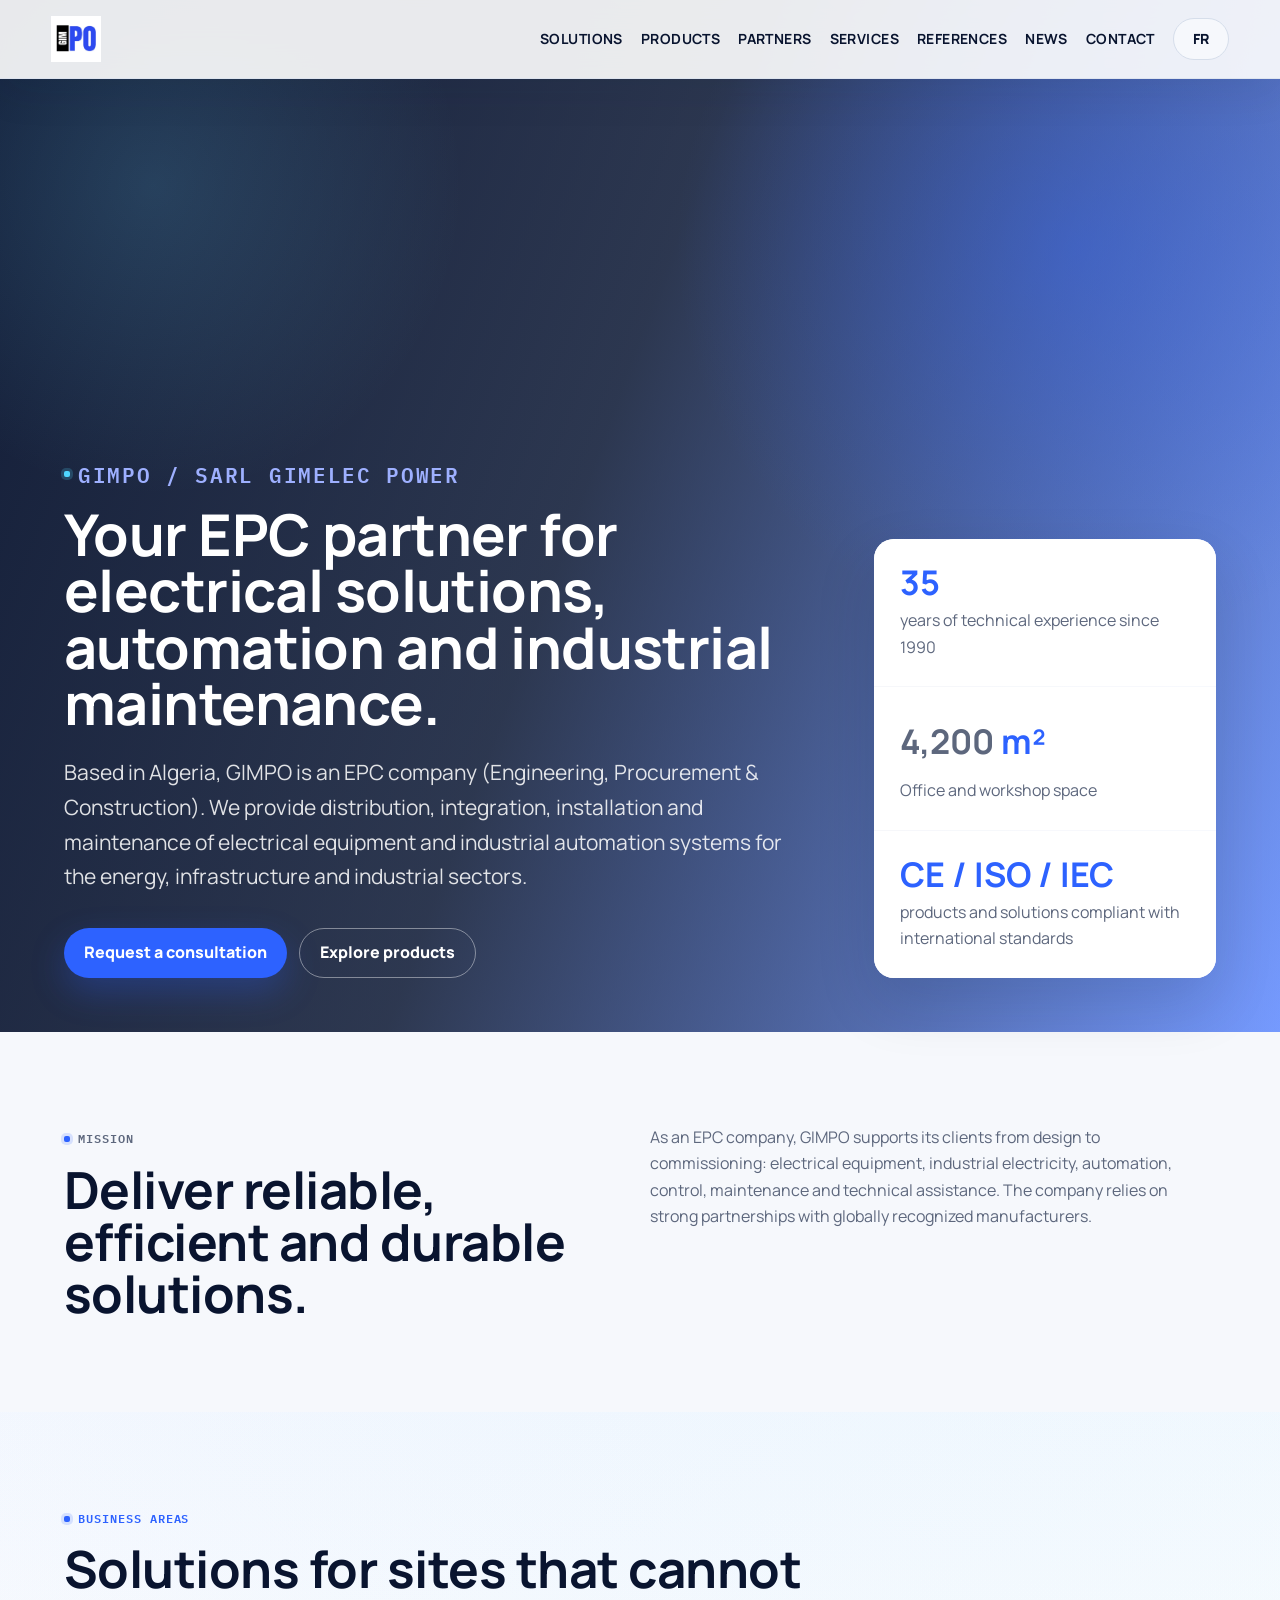
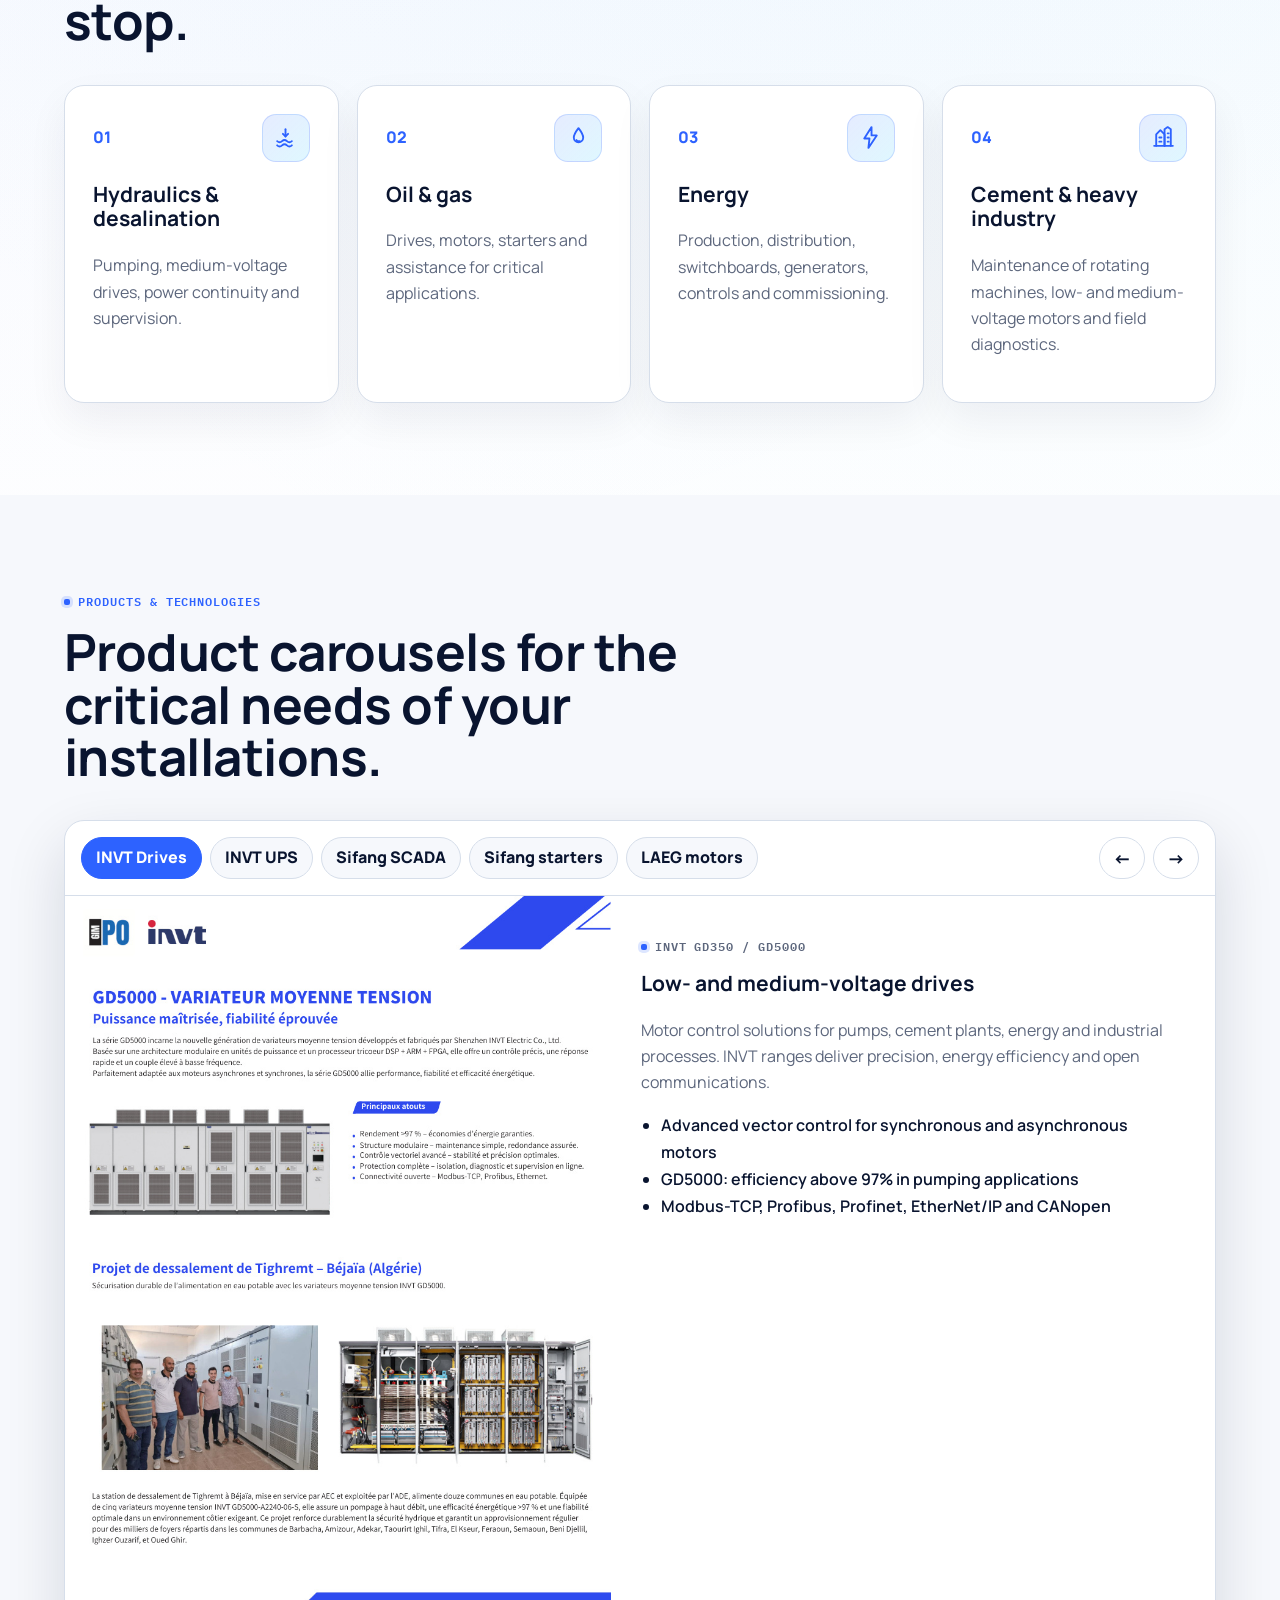
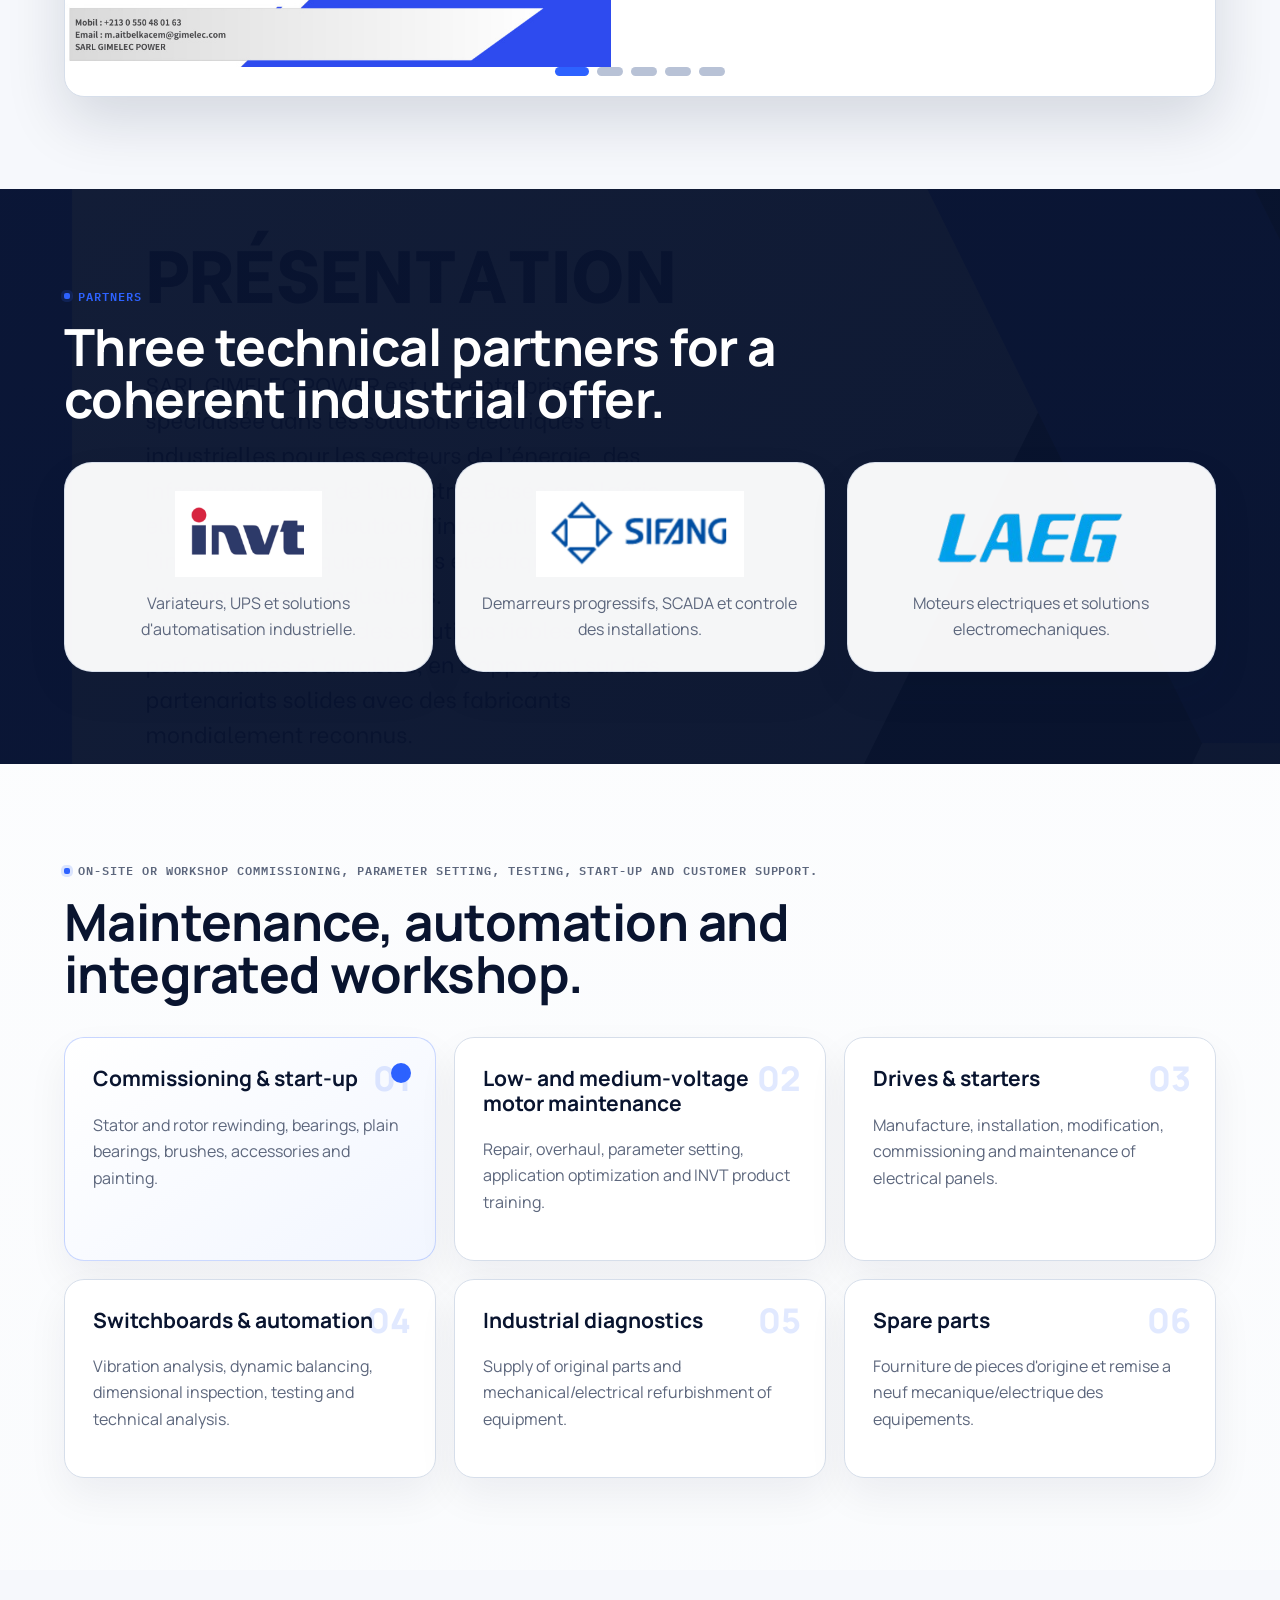
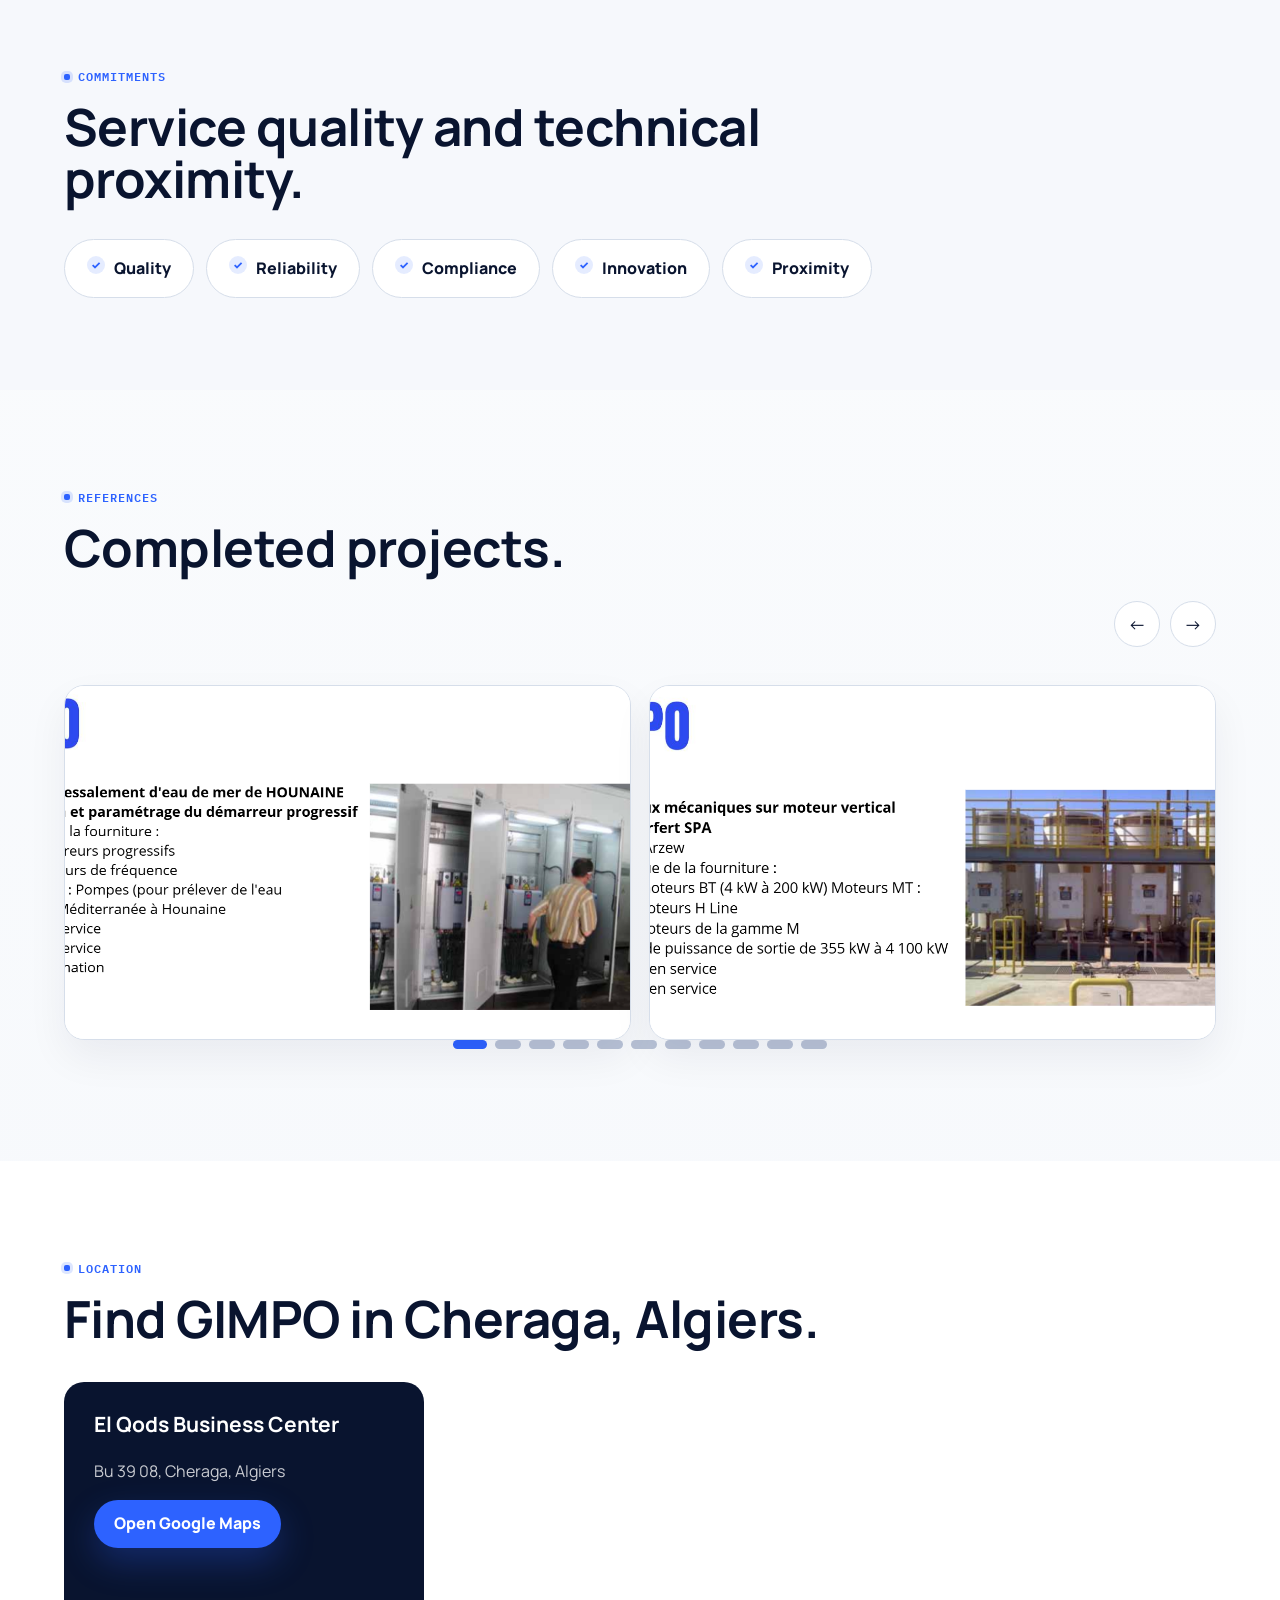
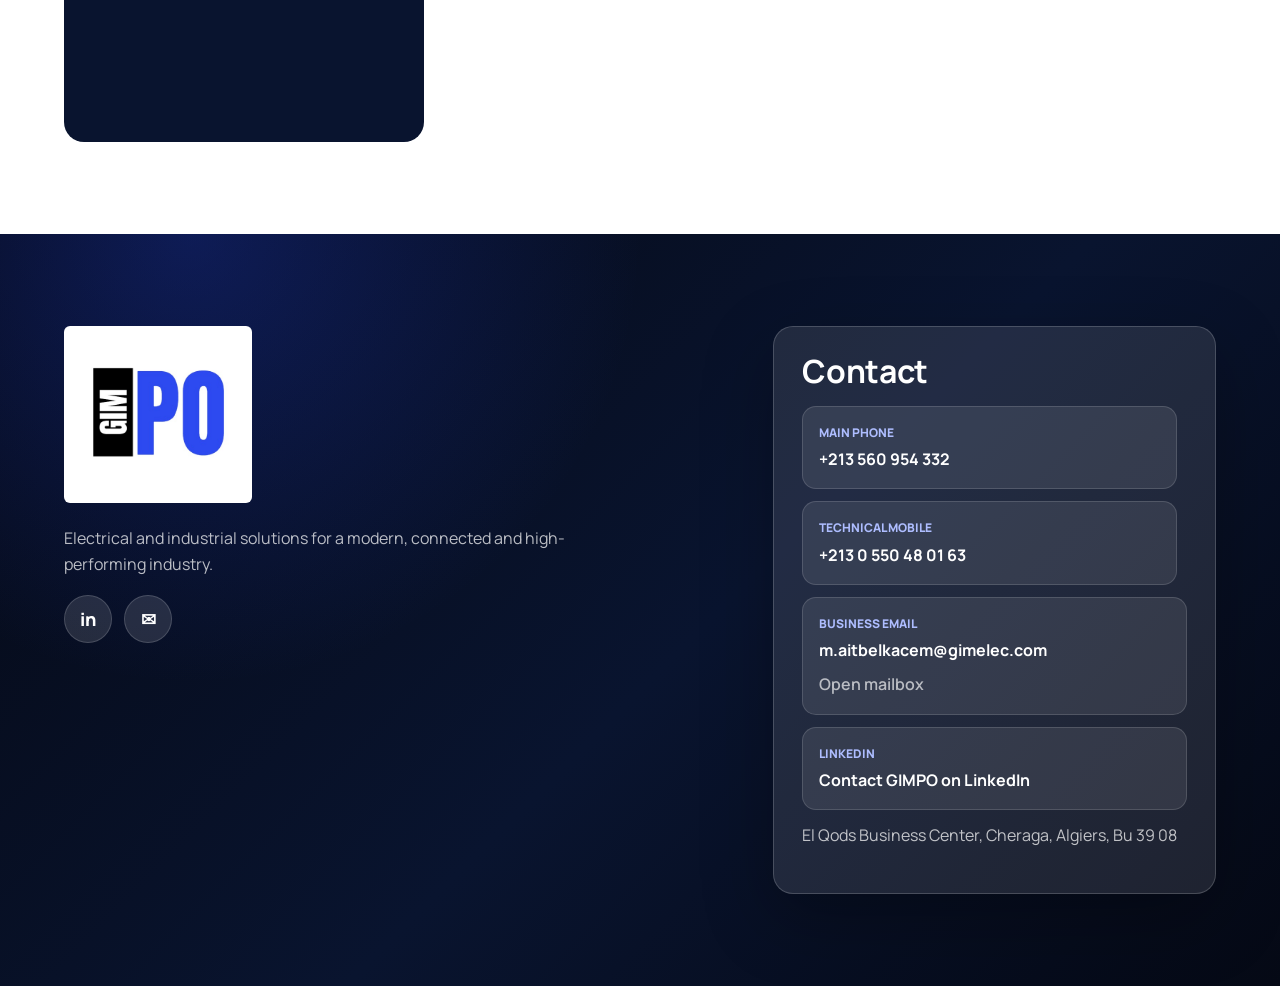
==== commit 12c0d3ef: "Update website design and add new features" ====
--- a/index.html
+++ b/index.html
@@ -7,60 +7,19 @@
       name="description"
       content="GIMPO / SARL GIMELEC POWER - solutions electriques et industrielles, automatisation, maintenance, moteurs, variateurs et tableaux electriques en Algerie."
     />
-    <meta
-      name="keywords"
-      content="GIMPO, GIMELEC POWER, solutions electriques, automatisation industrielle, maintenance, moteurs, variateurs, tableaux electriques, INVT, SIFANG, LAEG, Algerie"
-    />
-    <meta name="robots" content="index, follow" />
-    <meta name="theme-color" content="#2447f2" />
     <title>GIMPO | Solutions electriques industrielles</title>
-    <link rel="canonical" href="https://gimpo.dz/" />
-    <link rel="icon" type="image/jpeg" href="assets/logo.jpg" />
-
-    <!-- Open Graph -->
-    <meta
-      property="og:title"
-      content="GIMPO | Solutions electriques industrielles"
-    />
-    <meta
-      property="og:description"
-      content="GIMPO / SARL GIMELEC POWER - solutions electriques et industrielles, automatisation, maintenance, moteurs, variateurs et tableaux electriques en Algerie."
-    />
-    <meta property="og:image" content="assets/project-scada.jpg" />
-    <meta property="og:type" content="website" />
-    <meta property="og:url" content="https://gimpo.dz/" />
-    <meta property="og:site_name" content="GIMPO" />
-
-    <!-- Twitter Cards -->
-    <meta name="twitter:card" content="summary_large_image" />
-    <meta
-      name="twitter:title"
-      content="GIMPO | Solutions electriques industrielles"
-    />
-    <meta
-      name="twitter:description"
-      content="GIMPO / SARL GIMELEC POWER - solutions electriques et industrielles, automatisation, maintenance, moteurs, variateurs et tableaux electriques en Algerie."
-    />
-    <meta name="twitter:image" content="assets/project-scada.jpg" />
-
     <link rel="preconnect" href="https://fonts.googleapis.com" />
     <link rel="preconnect" href="https://fonts.gstatic.com" crossorigin />
     <link
       href="https://fonts.googleapis.com/css2?family=Inter:wght@400;500;600;700;800&display=swap"
       rel="stylesheet"
-      media="print"
-      onload="this.media = 'all'"
     />
     <link rel="stylesheet" href="styles.css" />
-
-    <!-- Preload critical resources -->
-    <link rel="preload" href="assets/logo.jpg" as="image" />
-    <link rel="preload" href="assets/project-scada.jpg" as="image" />
   </head>
   <body>
     <header class="site-header" data-header>
       <a class="brand" href="#top" aria-label="GIMPO accueil">
-        <img src="assets/logo.jpg" alt="GIMPO" width="168" height="44" />
+        <img src="assets/logo.jpg" alt="GIMPO" />
       </a>
       <button
         class="nav-toggle"
@@ -76,19 +35,8 @@
         <a href="#partners">Partenaires</a>
         <a href="#services">Services</a>
         <a href="#projects">References</a>
+        <a href="news.html">News</a>
         <a href="#contact">Contact</a>
-        <div class="lang-selector" data-lang-selector>
-          <button type="button" data-current-lang="fr">FR</button>
-          <div class="lang-dropdown">
-            <button type="button" data-lang="fr">Français</button>
-            <button type="button" data-lang="en">English</button>
-          </div>
-        </div>
-        <a
-          class="nav-cta"
-          href="mailto:m.aitbelkacem@gimelec.com?subject=Demande%20de%20consultation%20GIMPO&body=Bonjour%20GIMPO,%0D%0A%0D%0AJe%20souhaite%20avoir%20plus%20d'informations%20sur%20vos%20solutions%20industrielles.%0D%0A%0D%0AMerci."
-          >Ecrire</a
-        >
       </nav>
     </header>
 
@@ -97,30 +45,29 @@
         <div class="hero-copy">
           <p class="eyebrow">GIMPO / SARL GIMELEC POWER</p>
           <h1>
-            Solutions electriques, automatisation et maintenance pour
-            l'industrie.
+            Votre partenaire EPC pour les solutions electriques,
+            l'automatisation et la maintenance industrielle.
           </h1>
           <p>
-            Basee en Algerie, GIMPO assure la distribution, l'integration,
-            l'installation et la maintenance d'equipements electriques et
-            d'automatismes industriels pour les secteurs de l'energie, des
-            infrastructures et de l'industrie.
+            Basee en Algerie, GIMPO est une entreprise EPC (Engineering,
+            Procurement & Construction). Nous assurons la distribution,
+            l'integration, l'installation et la maintenance d'equipements
+            electriques et d'automatismes industriels pour les secteurs de
+            l'energie, des infrastructures et de l'industrie.
           </p>
           <div class="hero-actions">
             <a class="btn primary" href="#contact">Demander une consultation</a>
-            <button class="btn glass" type="button" data-copy="+213560954332">
-              Copier telephone
-            </button>
+
             <a class="btn ghost" href="#products">Explorer les produits</a>
           </div>
         </div>
         <div class="hero-panel" aria-label="Indicateurs GIMPO">
           <div>
             <strong data-count="35">0</strong>
-            <span>+ ans d'experience</span>
+            <span>ans d'experience technique depuis 1990</span>
           </div>
           <div>
-            <strong><span data-count="4200">0</span> m2</strong>
+            <strong><span data-count="4200">0</span> m²</strong>
             <span>bureaux et ateliers</span>
           </div>
           <div>
@@ -138,11 +85,11 @@
           <h2>Fournir des solutions fiables, performantes et durables.</h2>
         </div>
         <p>
-          GIMPO accompagne ses clients de l'etude a la mise en service:
-          equipement electrique, electricite industrielle, automatisation,
-          controle, maintenance et assistance technique. L'entreprise s'appuie
-          sur des partenariats solides avec des fabricants mondialement
-          reconnus.
+          En tant qu'entreprise EPC, GIMPO accompagne ses clients de l'etude a
+          la mise en service : equipement electrique, electricite industrielle,
+          automatisation, controle, maintenance et assistance technique.
+          L'entreprise s'appuie sur des partenariats solides avec des fabricants
+          mondialement reconnus.
         </p>
       </section>
 
@@ -153,7 +100,28 @@
         </div>
         <div class="solution-grid">
           <article>
-            <span>01</span>
+            <div class="solution-card-top">
+              <span class="solution-number">01</span>
+              <span class="solution-icon" aria-hidden="true">
+                <svg
+                  viewBox="0 0 24 24"
+                  fill="none"
+                  stroke="currentColor"
+                  stroke-width="1.8"
+                  stroke-linecap="round"
+                  stroke-linejoin="round"
+                >
+                  <path
+                    d="M4 15.5c1.5 1.4 3.2 1.4 4.7 0s3.2-1.4 4.7 0 3.2 1.4 4.7 0"
+                  />
+                  <path
+                    d="M4 19.5c1.5 1.4 3.2 1.4 4.7 0s3.2-1.4 4.7 0 3.2 1.4 4.7 0"
+                  />
+                  <path d="M12 4v7" />
+                  <path d="m9.5 8.5 2.5 2.5 2.5-2.5" />
+                </svg>
+              </span>
+            </div>
             <h3>Hydraulique & dessalement</h3>
             <p>
               Pompage, variateurs moyenne tension, continuite d'alimentation et
@@ -161,7 +129,24 @@
             </p>
           </article>
           <article>
-            <span>02</span>
+            <div class="solution-card-top">
+              <span class="solution-number">02</span>
+              <span class="solution-icon" aria-hidden="true">
+                <svg
+                  viewBox="0 0 24 24"
+                  fill="none"
+                  stroke="currentColor"
+                  stroke-width="1.8"
+                  stroke-linecap="round"
+                  stroke-linejoin="round"
+                >
+                  <path
+                    d="M12 3c2.6 3.4 4.5 5.8 4.5 9.1A4.5 4.5 0 1 1 7.5 12.1C7.5 8.8 9.4 6.4 12 3Z"
+                  />
+                  <path d="M10 14.5c.8.9 2 1.3 3.2 1" />
+                </svg>
+              </span>
+            </div>
             <h3>Petrole & gaz</h3>
             <p>
               Entrainements, moteurs, demarreurs et assistance pour applications
@@ -169,7 +154,21 @@
             </p>
           </article>
           <article>
-            <span>03</span>
+            <div class="solution-card-top">
+              <span class="solution-number">03</span>
+              <span class="solution-icon" aria-hidden="true">
+                <svg
+                  viewBox="0 0 24 24"
+                  fill="none"
+                  stroke="currentColor"
+                  stroke-width="1.8"
+                  stroke-linecap="round"
+                  stroke-linejoin="round"
+                >
+                  <path d="m13 2-7 11h5l-1 9 8-12h-5l0-8Z" />
+                </svg>
+              </span>
+            </div>
             <h3>Energie</h3>
             <p>
               Production, distribution, tableaux, generateurs, commandes et mise
@@ -177,7 +176,24 @@
             </p>
           </article>
           <article>
-            <span>04</span>
+            <div class="solution-card-top">
+              <span class="solution-number">04</span>
+              <span class="solution-icon" aria-hidden="true">
+                <svg
+                  viewBox="0 0 24 24"
+                  fill="none"
+                  stroke="currentColor"
+                  stroke-width="1.8"
+                  stroke-linecap="round"
+                  stroke-linejoin="round"
+                >
+                  <path d="M5 20V9l4-4 4 4v11" />
+                  <path d="M13 20V4l3-2 3 2v16" />
+                  <path d="M3 20h18" />
+                  <path d="M8 12h2M8 16h2M16 8h1M16 12h1M16 16h1" />
+                </svg>
+              </span>
+            </div>
             <h3>Ciment & industrie lourde</h3>
             <p>
               Maintenance de machines tournantes, moteurs BT/MT et diagnostic
@@ -201,8 +217,8 @@
                 INVT Variateurs
               </button>
               <button type="button" data-slide="1">INVT UPS</button>
-              <button type="button" data-slide="2">SIFANG SCADA</button>
-              <button type="button" data-slide="3">SIFANG demarreurs</button>
+              <button type="button" data-slide="2">Sifang SCADA</button>
+              <button type="button" data-slide="3">Sifang demarreurs</button>
               <button type="button" data-slide="4">LAEG moteurs</button>
             </div>
             <div class="carousel-controls">
@@ -219,9 +235,6 @@
               <img
                 src="assets/gd5000-project.jpg"
                 alt="Variateurs moyenne tension INVT GD5000"
-                width="600"
-                height="400"
-                loading="lazy"
               />
               <div>
                 <p class="eyebrow">INVT GD350 / GD5000</p>
@@ -247,13 +260,7 @@
               </div>
             </article>
             <article class="product-slide">
-              <img
-                src="assets/invt-drives-ups.jpg"
-                alt="UPS modulaires INVT"
-                width="600"
-                height="400"
-                loading="lazy"
-              />
+              <img src="assets/invt-drives-ups.jpg" alt="UPS modulaires INVT" />
               <div>
                 <p class="eyebrow">INVT UPS</p>
                 <h3>Alimentation sans interruption modulaire</h3>
@@ -276,13 +283,10 @@
             <article class="product-slide">
               <img
                 src="assets/project-scada.jpg"
-                alt="SCADA SIFANG pour controle industriel"
-                width="600"
-                height="400"
-                loading="lazy"
+                alt="SCADA Sifang pour controle industriel"
               />
               <div>
-                <p class="eyebrow">SIFANG</p>
+                <p class="eyebrow">Sifang / Syfang</p>
                 <h3>SCADA, controle et cellules industrielles</h3>
                 <p>
                   Integration de supervision et de controle pour installations
@@ -302,16 +306,13 @@
             <article class="product-slide">
               <img
                 src="assets/project-hounaine.jpg"
-                alt="Demarreurs progressifs SIFANG"
-                width="600"
-                height="400"
-                loading="lazy"
+                alt="Demarreurs progressifs Sifang"
               />
               <div>
-                <p class="eyebrow">SIFANG</p>
+                <p class="eyebrow">Sifang / Syfang</p>
                 <h3>Demarreurs progressifs et assistance variateurs</h3>
                 <p>
-                  GIMPO intervient sur les produits SIFANG, INVT et autres
+                  GIMPO intervient sur les produits Sifang, INVT et autres
                   marques: reparation, parametrage, essais, demarrage et support
                   terrain pour machines critiques.
                 </p>
@@ -326,9 +327,6 @@
               <img
                 src="assets/laeg-motors.jpg"
                 alt="Moteurs electriques LAEG"
-                width="600"
-                height="400"
-                loading="lazy"
               />
               <div>
                 <p class="eyebrow">LAEG</p>
@@ -368,89 +366,25 @@
             Trois partenaires techniques pour une offre industrielle coherente.
           </h2>
         </div>
-        <div class="partner-cards">
-          <article>
-            <span>INVT</span>
-            <h3>Automation, variateurs et UPS</h3>
-            <p>
-              INVT est un fournisseur international de solutions
-              d'automatisation industrielle, d'entrainements electriques et
-              d'alimentation securisee. Pour GIMPO, la marque couvre les
-              variateurs GD350/GD5000 et les UPS modulaires destines aux
-              applications critiques.
-            </p>
-            <ul>
-              <li>Variateurs de frequence BT/MT</li>
-              <li>UPS modulaires et supervision</li>
-              <li>Solutions pour pompage, energie et industrie</li>
-            </ul>
-          </article>
-          <article>
-            <span>LAEG</span>
-            <h3>Moteurs electriques & electromechanique</h3>
-            <p>
-              LAEG est presentee dans les supports GIMPO comme une entreprise
-              engagee dans les moteurs electriques et les inverters, avec une
-              vision orientee electromechanique, automation et solutions basse
-              carbone.
-            </p>
-            <ul>
-              <li>Moteurs basse tension et moteurs speciaux</li>
-              <li>PMSM, SynRM et solutions PM Drive & Control</li>
-              <li>Support maintenance par les ateliers GIMPO</li>
-            </ul>
-          </article>
-          <article>
-            <span>SIFANG</span>
-            <h3>Demarreurs, variateurs & controle</h3>
-            <p>
-              SIFANG fait partie des marques sur lesquelles GIMPO intervient
-              pour la maintenance, le parametrage et la mise en service. L'offre
-              couvre notamment les demarreurs progressifs, la supervision et les
-              applications de controle industriel.
-            </p>
-            <ul>
-              <li>Demarreurs progressifs et assistance terrain</li>
-              <li>SCADA et controle d'equipements industriels</li>
-              <li>Integration avec cellules et tableaux electriques</li>
-            </ul>
-          </article>
-        </div>
-      </section>
-
-      <section class="official-partners band">
-        <div class="section-heading">
-          <p class="eyebrow">Partenaires Officiels</p>
-          <h2>Nos partenaires strategiques mondiaux.</h2>
-        </div>
-        <div class="official-partners-grid">
-          <a
-            href="https://www.invt.com.cn/"
-            target="_blank"
-            rel="noreferrer"
-            class="partner-logo-card"
-          >
-            <div class="partner-logo-placeholder">INVT</div>
-            <span>INVT - Automation & Drives</span>
-          </a>
-          <a
-            href="https://www.laeg.com/"
-            target="_blank"
-            rel="noreferrer"
-            class="partner-logo-card"
-          >
-            <div class="partner-logo-placeholder">LAEG</div>
-            <span>LAEG - Electric Motors</span>
-          </a>
-          <a
-            href="https://www.sifang.com/"
-            target="_blank"
-            rel="noreferrer"
-            class="partner-logo-card"
-          >
-            <div class="partner-logo-placeholder">SIFANG</div>
-            <span>SIFANG - Control Systems</span>
-          </a>
+        <div class="partner-logo-grid">
+          <article class="partner-logo-card">
+            <img src="public/images/partners/invt/invt.png" alt="Logo INVT" />
+
+            <p>Variateurs, UPS et solutions d'automatisation industrielle.</p>
+          </article>
+          <article class="partner-logo-card">
+            <img
+              src="public/images/partners/sifang/syfang.png"
+              alt="Logo Sifang"
+            />
+
+            <p>Demarreurs progressifs, SCADA et controle des installations.</p>
+          </article>
+          <article class="partner-logo-card">
+            <img src="public/images/partners/laeg/logo.png" alt="Logo LAEG" />
+
+            <p>Moteurs electriques et solutions electromechaniques.</p>
+          </article>
         </div>
       </section>
 
@@ -461,17 +395,17 @@
         </div>
         <div class="service-grid">
           <article>
-            <h3>Mise en service & demarrage</h3>
+            <h3>Mise en service+demarrage</h3>
             <p>
               Commissioning sur site ou en atelier, parametrage, tests,
               demarrage et assistance client.
             </p>
           </article>
           <article>
-            <h3>Maintenance moteurs BT/MT</h3>
-            <p>
-              Rebobinage stator/rotor, roulements, paliers lisses, charbons,
-              accessoires et peinture.
+            <h3>Maintenance moteurs</h3>
+            <p>
+              Moteurs BT/MT: Rebobinage stator/rotor, roulements, paliers
+              lisses, charbons, accessoires et peinture.
             </p>
           </article>
           <article>
@@ -502,54 +436,6 @@
               mecanique/electrique des equipements.
             </p>
           </article>
-        </div>
-      </section>
-
-      <section class="trusted-by band">
-        <div class="section-heading">
-          <p class="eyebrow">Ils nous font confiance</p>
-          <h2>Nos clients dans l'industrie.</h2>
-        </div>
-        <div class="clients-grid">
-          <div class="client-logo">Hounaine</div>
-          <div class="client-logo">Chlef Cement Plant</div>
-          <div class="client-logo">SORASUCRE</div>
-          <div class="client-logo">Sonatrach</div>
-          <div class="client-logo">Cosider</div>
-          <div class="client-logo">Algérienne des Eaux</div>
-        </div>
-      </section>
-
-      <section class="certifications band">
-        <div class="section-heading">
-          <p class="eyebrow">Certifications</p>
-          <h2>Conformite aux normes internationales.</h2>
-        </div>
-        <div class="certifications-grid">
-          <div class="certification-badge">
-            <div class="cert-icon">CE</div>
-            <h3>Conformite Europeenne</h3>
-            <p>
-              Nos produits et solutions respectent les exigences de securite et
-              de performance de l'Union Europeenne.
-            </p>
-          </div>
-          <div class="certification-badge">
-            <div class="cert-icon">ISO</div>
-            <h3>ISO 9001</h3>
-            <p>
-              Systeme de management de la qualite certifie pour garantir des
-              services et produits de haute qualite.
-            </p>
-          </div>
-          <div class="certification-badge">
-            <div class="cert-icon">IEC</div>
-            <h3>Normes IEC</h3>
-            <p>
-              Conformite aux normes internationales de la Commission
-              Electrotechnique Internationale pour l'electrotechnique.
-            </p>
-          </div>
         </div>
       </section>
 
@@ -569,192 +455,52 @@
 
       <section id="projects" class="projects">
         <div class="section-heading">
-          <p class="eyebrow" data-i18n="references.eyebrow">References</p>
-          <h2 data-i18n="references.title">Quelques projets realises.</h2>
-        </div>
-        <div class="projects-carousel">
-          <div class="projects-track" data-projects-track>
-            <article
-              class="project-card"
-              data-project-card
-              data-i18n-section="project-hounaine"
-            >
-              <img
-                src="assets/project-hounaine.jpg"
-                alt="Projet Hounaine dessalement"
-                width="400"
-                height="250"
-                loading="lazy"
-              />
-              <div class="project-content">
-                <h3 data-i18n="project-hounaine.title">
-                  Usine de dessalement de Hounaine
-                </h3>
-                <p class="project-summary" data-i18n="project-hounaine.summary">
-                  17 demarreurs progressifs, 10 variateurs de frequence,
-                  programmation et mise en service.
-                </p>
-                <div class="project-details">
-                  <p data-i18n="project-hounaine.details">
-                    Projet complet d'electrification et d'automatisation pour
-                    l'usine de dessalement. Installation de 17 demarreurs
-                    progressifs SIFANG, 10 variateurs de frequence INVT, systeme
-                    SCADA complet, programmation PLC et mise en service.
-                    Capacite de traitement: 50,000 m3/jour.
-                  </p>
-                  <ul>
-                    <li data-i18n="project-hounaine.feature1">
-                      17 demarreurs progressifs SIFANG
-                    </li>
-                    <li data-i18n="project-hounaine.feature2">
-                      10 variateurs de frequence INVT
-                    </li>
-                    <li data-i18n="project-hounaine.feature3">
-                      Systeme SCADA complet
-                    </li>
-                    <li data-i18n="project-hounaine.feature4">
-                      Programmation PLC Siemens
-                    </li>
-                  </ul>
-                </div>
-                <button
-                  class="btn expand-btn"
-                  data-expand-btn
-                  data-i18n="common.expand"
-                >
-                  Voir plus
-                </button>
-              </div>
-            </article>
-            <article
-              class="project-card"
-              data-project-card
-              data-i18n-section="project-chlef"
-            >
-              <img
-                src="assets/project-chlef.jpg"
-                alt="Projet cimenterie Chlef"
-                width="400"
-                height="250"
-                loading="lazy"
-              />
-              <div class="project-content">
-                <h3 data-i18n="project-chlef.title">Cimenterie CHLEF</h3>
-                <p class="project-summary" data-i18n="project-chlef.summary">
-                  Assistance installation, mise en service et demarrage d'un
-                  moteur 3700 kW.
-                </p>
-                <div class="project-details">
-                  <p data-i18n="project-chlef.details">
-                    Assistance technique complete pour l'installation et le
-                    demarrage d'un moteur synchrone 3700 kW pour la cimenterie
-                    de Chlef. Mise en service, essais, parametrage et formation
-                    du personnel local. Moteur fourni par WEG GPW500.
-                  </p>
-                  <ul>
-                    <li data-i18n="project-chlef.feature1">
-                      Moteur synchrone 3700 kW
-                    </li>
-                    <li data-i18n="project-chlef.feature2">
-                      Mise en service complete
-                    </li>
-                    <li data-i18n="project-chlef.feature3">
-                      Essais et parametrage
-                    </li>
-                    <li data-i18n="project-chlef.feature4">
-                      Formation personnel
-                    </li>
-                  </ul>
-                </div>
-                <button
-                  class="btn expand-btn"
-                  data-expand-btn
-                  data-i18n="common.expand"
-                >
-                  Voir plus
-                </button>
-              </div>
-            </article>
-            <article
-              class="project-card"
-              data-project-card
-              data-i18n-section="project-sorasucre"
-            >
-              <img
-                src="assets/project-sorasucre.jpg"
-                alt="Projet SORASUCRE"
-                width="400"
-                height="250"
-                loading="lazy"
-              />
-              <div class="project-content">
-                <h3 data-i18n="project-sorasucre.title">SORASUCRE Guelma</h3>
-                <p
-                  class="project-summary"
-                  data-i18n="project-sorasucre.summary"
-                >
-                  EPC complet: generateurs WEG GPW500, turbines TGM, MCC,
-                  commandes et SCADA.
-                </p>
-                <div class="project-details">
-                  <p data-i18n="project-sorasucre.details">
-                    Projet EPC complet pour la sucrerie SORASUCRE Guelma.
-                    Fourniture et installation de generateurs WEG GPW500,
-                    turbines TGM, armoires MCC, systeme de commande electrique
-                    et SCADA. Integration complete avec l'existant.
-                  </p>
-                  <ul>
-                    <li data-i18n="project-sorasucre.feature1">
-                      Generateurs WEG GPW500
-                    </li>
-                    <li data-i18n="project-sorasucre.feature2">Turbines TGM</li>
-                    <li data-i18n="project-sorasucre.feature3">Armoires MCC</li>
-                    <li data-i18n="project-sorasucre.feature4">
-                      Systeme SCADA
-                    </li>
-                  </ul>
-                </div>
-                <button
-                  class="btn expand-btn"
-                  data-expand-btn
-                  data-i18n="common.expand"
-                >
-                  Voir plus
-                </button>
-              </div>
-            </article>
-          </div>
-          <div class="projects-controls">
-            <button
-              type="button"
-              aria-label="Projet precedent"
-              data-projects-prev
-            >
-              &larr;
-            </button>
-            <button
-              type="button"
-              aria-label="Projet suivant"
-              data-projects-next
-            >
-              &rarr;
-            </button>
-          </div>
-        </div>
-      </section>
-
-      <section class="partners band">
-        <div class="section-heading">
-          <p class="eyebrow">Partenaires & marques</p>
-          <h2>Des fabricants reconnus pour des installations exigeantes.</h2>
-        </div>
-        <div class="partner-strip">
-          <span>INVT</span>
-          <span>WEG</span>
-          <span>SIFANG</span>
-          <span>LOGSTRUP</span>
-          <span>WATT Drives</span>
-          <span>PROVITECH</span>
+          <p class="eyebrow">References</p>
+          <h2>Projets realises</h2>
+        </div>
+        <div class="project-grid">
+          <article>
+            <img
+              src="assets/projets/p1.png"
+              alt="Projet Hounaine dessalement"
+            />
+          </article>
+          <article>
+            <img src="assets/projets/p2.png" alt="Projet cimenterie Chlef" />
+          </article>
+          <article>
+            <img src="assets/projets/p3.png" alt="Projet SORASUCRE Guelma" />
+          </article>
+          <article>
+            <img src="assets/projets/p4.png" alt="Projet SORASUCRE Guelma" />
+          </article>
+          <article>
+            <img
+              src="assets/projets/p5.png"
+              alt="Projet Hounaine dessalement"
+            />
+          </article>
+          <article>
+            <img src="assets/projets/p6.png" alt="Projet cimenterie Chlef" />
+          </article>
+          <article>
+            <img src="assets/projets/p7.png" alt="Projet SORASUCRE Guelma" />
+          </article>
+          <article>
+            <img src="assets/projets/p8.png" alt="Projet SORASUCRE Guelma" />
+          </article>
+          <article>
+            <img
+              src="assets/projets/p9.png"
+              alt="Projet Hounaine dessalement"
+            />
+          </article>
+          <article>
+            <img src="assets/projets/p10.png" alt="Projet cimenterie Chlef" />
+          </article>
+          <article>
+            <img src="assets/projets/p11.png" alt="Projet SORASUCRE Guelma" />
+          </article>
         </div>
       </section>
 
@@ -787,24 +533,29 @@
 
     <footer id="contact" class="footer">
       <div>
-        <img src="assets/logo.jpg" alt="GIMPO" width="168" height="44" />
+        <img src="assets/logo.jpg" alt="GIMPO" />
         <p>
           Solutions electriques et industrielles pour une industrie moderne,
           connectee et performante.
         </p>
-        <div class="footer-links">
+
+        <div class="footer-social-icons" aria-label="Réseaux et contact">
           <a
+            class="social-icon"
             href="https://www.linkedin.com/company/110623019/"
             target="_blank"
             rel="noreferrer"
-            >LinkedIn GIMPO</a
+            aria-label="LinkedIn GIMPO"
           >
+            in
+          </a>
           <a
-            href="https://www.google.com/maps/search/?api=1&query=Centre%20des%20affaires%20El%20Qods%20Cheraga%20Alger"
-            target="_blank"
-            rel="noreferrer"
-            >Localisation</a
+            class="social-icon"
+            href="mailto:m.aitbelkacem@gimelec.com?subject=Demande%20de%20consultation%20GIMPO"
+            aria-label="Envoyer un email à GIMPO"
           >
+            ✉
+          </a>
         </div>
       </div>
       <div class="contact-card">
@@ -814,18 +565,16 @@
             <span>Telephone principal</span>
             <strong>+213 560 954 332</strong>
           </a>
-          <button type="button" data-copy="+213560954332">Copier</button>
         </div>
         <div class="contact-actions">
           <a class="contact-line" href="tel:+2130550480163">
             <span>Mobile technique</span>
             <strong>+213 0 550 48 01 63</strong>
           </a>
-          <button type="button" data-copy="+2130550480163">Copier</button>
         </div>
         <a
           class="mail-card"
-          href="mailto:m.aitbelkacem@gimelec.com?subject=Demande%20de%20consultation%20GIMPO&body=Bonjour%20GIMPO,%0D%0A%0D%0AJe%20souhaite%20vous%20contacter%20concernant%20:%0D%0A-%20Variateurs%20INVT%0D%0A-%20UPS%20INVT%0D%0A-%20SCADA%20/%20cellules%20SIFANG%0D%0A-%20Demarreurs%20SIFANG%0D%0A-%20Moteurs%20LAEG%0D%0A%0D%0AMerci%20de%20me%20recontacter.%0D%0A"
+          href="mailto:m.aitbelkacem@gimelec.com?subject=Demande%20de%20consultation%20GIMPO&body=Bonjour%20GIMPO,%0D%0A%0D%0AJe%20souhaite%20vous%20contacter%20concernant%20:%0D%0A-%20Variateurs%20INVT%0D%0A-%20UPS%20INVT%0D%0A-%20SCADA%20/%20cellules%20Sifang%0D%0A-%20Demarreurs%20Sifang%0D%0A-%20Moteurs%20LAEG%0D%0A%0D%0AMerci%20de%20me%20recontacter.%0D%0A"
         >
           <span>Email commercial</span>
           <strong>m.aitbelkacem@gimelec.com</strong>
@@ -842,50 +591,8 @@
         </a>
         <p>Centre des affaires El Qods, Cheraga, Alger, Bu 39 08</p>
       </div>
-
-      <div class="contact-form-section">
-        <h2>Demande de devis</h2>
-        <form action="mailto:m.aitbelkacem@gimelec.com" method="GET" class="contact-form">
-          <div class="form-group">
-            <label for="name">Nom *</label>
-            <input type="text" id="name" name="name" required />
-          </div>
-          <div class="form-group">
-            <label for="company">Entreprise</label>
-            <input type="text" id="company" name="company" />
-          </div>
-          <div class="form-group">
-            <label for="email">Email *</label>
-            <input type="email" id="email" name="email" required />
-          </div>
-          <div class="form-group">
-            <label for="phone">Téléphone</label>
-            <input type="tel" id="phone" name="phone" />
-          </div>
-          <div class="form-group">
-            <label for="subject">Sujet *</label>
-            <select id="subject" name="subject" required>
-              <option value="">Sélectionnez un sujet</option>
-              <option value="Variateurs INVT">Variateurs INVT</option>
-              <option value="UPS INVT">UPS INVT</option>
-              <option value="SCADA SIFANG">SCADA SIFANG</option>
-              <option value="Demarreurs SIFANG">Demarreurs SIFANG</option>
-              <option value="Moteurs LAEG">Moteurs LAEG</option>
-              <option value="Maintenance">Maintenance</option>
-              <option value="Autre">Autre</option>
-            </select>
-          </div>
-          <div class="form-group">
-            <label for="message">Message *</label>
-            <textarea id="message" name="message" rows="4" required></textarea>
-          </div>
-          <button type="submit" class="btn primary">Request a Quotation</button>
-          <div class="form-message" id="form-message"></div>
-        </form>
-      </div>
     </footer>
 
-    <div class="copy-toast" data-toast>Numero copie</div>
     <script src="script.js"></script>
   </body>
 </html>
--- a/styles.css
+++ b/styles.css
@@ -1,29 +1,42 @@
+@import url("https://fonts.googleapis.com/css2?family=Manrope:wght@400;500;600;700;800&family=IBM+Plex+Mono:wght@500;600&display=swap");
+
 :root {
-  --blue: #2447f2;
-  --blue-dark: #07125a;
-  --copper: #b87333;
-  --copper-dark: #8b5a2b;
-  --ink: #070b18;
-  --muted: #5d6678;
-  --line: #dce3ef;
-  --surface: #f4f7fb;
+  --blue: #2d62ff;
+  --blue-dark: #09142f;
+  --ink: #0b1220;
+  --muted: #5d677d;
+  --line: #d6deea;
+  --surface: #f6f8fc;
   --white: #ffffff;
-  --shadow: 0 24px 60px rgba(7, 18, 90, 0.14);
-}
-
-* {
-  box-sizing: border-box;
+  --cyan: #4fd6ff;
+  --amber: #ffb238;
+  --shadow: 0 24px 60px rgba(9, 20, 47, 0.14);
+  --radius: 20px;
+  --mono: "IBM Plex Mono", ui-monospace, "SFMono-Regular", Menlo, monospace;
 }
 
 html {
   scroll-behavior: smooth;
+  scroll-padding-top: 96px;
 }
 
 body {
   margin: 0;
-  font-family: Inter, Arial, sans-serif;
+  font-family: Manrope, Inter, Arial, sans-serif;
   color: var(--ink);
-  background: var(--white);
+  background:
+    radial-gradient(circle at top left, rgba(45, 98, 255, 0.08), transparent 30%),
+    radial-gradient(circle at 88% 10%, rgba(109, 214, 255, 0.1), transparent 24%),
+    linear-gradient(180deg, #f7f9fd 0%, #ffffff 34%, #f4f7fb 100%);
+  line-height: 1.6;
+}
+
+body.modal-open {
+  overflow: hidden;
+}
+
+main {
+  overflow: clip;
 }
 
 img {
@@ -36,14 +49,107 @@
   text-decoration: none;
 }
 
+/* ---------- Signature motif: schematic trace divider & node markers ---------- */
+/* A running thin trace with a lit node, standing in for the busbar / signal-line
+   language of a single-line electrical diagram. Used to mark section thresholds. */
+
+.trace-rule {
+  align-items: center;
+  display: flex;
+  gap: 10px;
+  margin: 0 0 18px;
+}
+
+.trace-rule::before {
+  background: var(--blue);
+  border-radius: 1px;
+  content: "";
+  height: 3px;
+  width: 26px;
+}
+
+.trace-rule::after {
+  background: linear-gradient(90deg, rgba(45, 98, 255, 0.45), transparent);
+  content: "";
+  flex: 1;
+  height: 1px;
+  max-width: 140px;
+}
+
+.eyebrow {
+  align-items: center;
+  color: var(--blue);
+  display: inline-flex;
+  font-family: var(--mono);
+  font-size: 12px;
+  font-weight: 600;
+  gap: 8px;
+  letter-spacing: 0.08em;
+  margin: 0 0 14px;
+  text-transform: uppercase;
+}
+
+.eyebrow::before {
+  background: var(--blue);
+  border-radius: 2px;
+  box-shadow: 0 0 0 3px rgba(45, 98, 255, 0.16);
+  content: "";
+  display: inline-block;
+  height: 6px;
+  width: 6px;
+}
+
+.hero .eyebrow,
+.footer .eyebrow {
+  color: #9eb0ff;
+}
+
+.hero .eyebrow::before,
+.footer .eyebrow::before {
+  background: var(--cyan);
+  box-shadow: 0 0 0 3px rgba(79, 214, 255, 0.2);
+}
+
+h1,
+h2,
+h3,
+p {
+  margin-top: 0;
+}
+
+h1 {
+  font-size: clamp(42px, 6vw, 82px);
+  letter-spacing: -0.01em;
+  line-height: 0.98;
+  margin-bottom: 24px;
+}
+
+.hero h1 {
+  font-size: clamp(36px, 4.5vw, 64px);
+}
+
+h2 {
+  color: var(--blue-dark);
+  font-size: clamp(30px, 4vw, 52px);
+  letter-spacing: -0.01em;
+  line-height: 1.02;
+  margin-bottom: 0;
+}
+
+h3 {
+  color: var(--blue-dark);
+  font-size: 21px;
+  letter-spacing: 0;
+  line-height: 1.18;
+}
 .site-header {
   align-items: center;
-  backdrop-filter: blur(8px);
-  background: rgba(255, 255, 255, 0.98);
-  border-bottom: 1px solid var(--line);
-  box-shadow: 0 8px 24px rgba(7, 18, 90, 0.06);
+  backdrop-filter: blur(20px);
+  background: rgba(255, 255, 255, 0.9);
+  border-bottom: 1px solid rgba(220, 227, 239, 0.85);
+  box-shadow: 0 14px 40px rgba(9, 20, 47, 0.08);
   display: flex;
-  height: 78px;
+  min-height: 78px;
   justify-content: space-between;
   left: 0;
   padding: 0 clamp(18px, 4vw, 64px);
@@ -54,82 +160,73 @@
 }
 
 .brand img {
-  height: 44px;
+  height: 46px;
   width: auto;
 }
 
 .main-nav {
   align-items: center;
   display: flex;
-  gap: 28px;
+  gap: 18px;
   font-size: 14px;
   font-weight: 700;
-  letter-spacing: 0;
+  letter-spacing: 0.03em;
   text-transform: uppercase;
 }
 
 .main-nav a {
   color: var(--blue-dark);
-}
-
-.main-nav .nav-cta {
-  background: var(--copper);
-  border-radius: 6px;
-  color: var(--white);
-  padding: 12px 16px;
-}
-
-.lang-selector {
   position: relative;
-}
-
-.lang-selector button[data-current-lang] {
+  transition: color 0.2s ease;
+}
+
+.main-nav a:not(.active):hover {
+  color: var(--blue);
+}
+
+.main-nav a.active {
+  align-items: center;
   background: var(--surface);
   border: 1px solid var(--line);
-  border-radius: 6px;
+  border-radius: 999px;
+  color: var(--blue);
+  display: inline-flex;
+  justify-content: center;
+  min-height: 42px;
+  padding: 0 16px;
+}
+
+.lang-switch,
+.main-nav .nav-cta {
+  align-items: center;
+  background: var(--surface);
+  border: 1px solid var(--line);
+  border-radius: 999px;
   color: var(--blue-dark);
-  cursor: pointer;
-  font-weight: 700;
-  min-width: 48px;
-  padding: 8px 12px;
-  transition: background 0.22s ease, border-color 0.22s ease;
-}
-
-.lang-selector button[data-current-lang]:hover {
-  background: var(--line);
-}
-
-.lang-dropdown {
-  background: var(--white);
-  border: 1px solid var(--line);
-  border-radius: 6px;
-  box-shadow: var(--shadow);
-  display: none;
-  min-width: 140px;
-  position: absolute;
-  right: 0;
-  top: calc(100% + 8px);
-  z-index: 30;
-}
-
-.lang-selector.open .lang-dropdown {
-  display: block;
-}
-
-.lang-dropdown button {
-  background: transparent;
-  border: 0;
-  color: var(--blue-dark);
+  display: inline-flex;
+  justify-content: center;
+  min-height: 42px;
+  padding: 0 16px;
+}
+
+.main-nav .nav-cta {
+  background: var(--blue);
+  border-color: var(--blue);
+  color: var(--white);
+  padding: 0 18px;
+}
+
+.lang-switch {
   cursor: pointer;
   font: inherit;
-  font-weight: 600;
-  padding: 10px 16px;
-  text-align: left;
-  width: 100%;
-}
-
-.lang-dropdown button:hover {
-  background: var(--surface);
+  font-weight: 800;
+  min-width: 56px;
+  transition: background 0.22s ease, color 0.22s ease, transform 0.22s ease;
+}
+
+.lang-switch:hover {
+  background: var(--blue-dark);
+  color: var(--white);
 }
 
 .nav-toggle {
@@ -152,9 +249,9 @@
 .hero {
   align-items: end;
   background:
-    linear-gradient(110deg, rgba(7, 11, 24, 0.94) 0%, rgba(7, 18, 90, 0.88) 48%, rgba(36, 71, 242, 0.65) 100%),
-    repeating-linear-gradient(0deg, transparent, transparent 2px, rgba(255,255,255,0.03) 2px, rgba(255,255,255,0.03) 4px),
-    repeating-linear-gradient(90deg, transparent, transparent 2px, rgba(255,255,255,0.03) 2px, rgba(255,255,255,0.03) 4px),
+    radial-gradient(circle at 84% 24%, rgba(45, 98, 255, 0.35), transparent 30%),
+    radial-gradient(circle at 12% 18%, rgba(109, 214, 255, 0.16), transparent 22%),
+    linear-gradient(110deg, rgba(9, 20, 47, 0.96) 0%, rgba(9, 20, 47, 0.84) 46%, rgba(45, 98, 255, 0.62) 100%),
     url("assets/project-scada.jpg") center / cover;
   color: var(--white);
   display: grid;
@@ -166,49 +263,6 @@
 
 .hero-copy {
   max-width: 830px;
-}
-
-.eyebrow {
-  color: var(--blue);
-  font-size: 12px;
-  font-weight: 800;
-  letter-spacing: 0;
-  margin: 0 0 14px;
-  text-transform: uppercase;
-}
-
-.hero .eyebrow,
-.footer .eyebrow {
-  color: #9eb0ff;
-}
-
-h1,
-h2,
-h3,
-p {
-  margin-top: 0;
-}
-
-h1 {
-  font-size: clamp(42px, 6vw, 82px);
-  letter-spacing: 0;
-  line-height: 0.98;
-  margin-bottom: 24px;
-}
-
-h2 {
-  color: var(--blue-dark);
-  font-size: clamp(30px, 4vw, 52px);
-  letter-spacing: 0;
-  line-height: 1.02;
-  margin-bottom: 0;
-}
-
-h3 {
-  color: var(--blue-dark);
-  font-size: 21px;
-  letter-spacing: 0;
-  line-height: 1.18;
 }
 
 .hero-copy p {
@@ -228,7 +282,7 @@
 .btn {
   align-items: center;
   border: 0;
-  border-radius: 6px;
+  border-radius: 999px;
   cursor: pointer;
   display: inline-flex;
   font: inherit;
@@ -244,14 +298,14 @@
 }
 
 .btn.primary {
-  background: var(--copper);
-  box-shadow: 0 14px 34px rgba(184, 115, 51, 0.28);
+  background: var(--blue);
+  box-shadow: 0 14px 34px rgba(45, 98, 255, 0.28);
   color: var(--white);
 }
 
 .btn.primary:hover,
 .main-nav .nav-cta:hover {
-  background: var(--copper-dark);
+  background: #1634ca;
 }
 
 .btn.ghost {
@@ -261,14 +315,14 @@
 }
 
 .btn.glass {
-  background: rgba(255, 255, 255, 0.2);
-  border: 1px solid rgba(255, 255, 255, 0.3);
+  background: rgba(255, 255, 255, 0.14);
+  border: 1px solid rgba(255, 255, 255, 0.24);
   color: var(--white);
 }
 
 .hero-panel {
-  background: rgba(255, 255, 255, 0.98);
-  border-radius: 8px;
+  background: rgba(255, 255, 255, 0.95);
+  border-radius: var(--radius);
   box-shadow: var(--shadow);
   color: var(--ink);
   display: grid;
@@ -337,7 +391,8 @@
 .project-grid article {
   background: var(--white);
   border: 1px solid var(--line);
-  border-radius: 8px;
+  border-radius: var(--radius);
+  box-shadow: 0 18px 40px rgba(9, 20, 47, 0.06);
   overflow: hidden;
 }
 
@@ -346,15 +401,46 @@
   padding: 28px;
 }
 
-.solution-grid span {
+.solution-card-top {
+  align-items: center;
+  display: flex;
+  justify-content: space-between;
+  margin-bottom: 20px;
+}
+
+.solution-number {
   color: var(--blue);
   font-weight: 800;
+}
+
+.solution-icon {
+  align-items: center;
+  background: linear-gradient(135deg, rgba(45, 98, 255, 0.12), rgba(79, 214, 255, 0.18));
+  border: 1px solid rgba(45, 98, 255, 0.18);
+  border-radius: 14px;
+  color: var(--blue);
+  display: inline-flex;
+  height: 46px;
+  justify-content: center;
+  transition: background 0.25s ease, color 0.25s ease, transform 0.25s ease;
+  width: 46px;
+}
+
+.solution-icon svg {
+  height: 25px;
+  width: 25px;
+}
+
+.solution-grid article:hover .solution-icon {
+  background: var(--blue);
+  color: var(--white);
+  transform: rotate(-5deg) scale(1.06);
 }
 
 .carousel-shell {
   background: var(--white);
   border: 1px solid var(--line);
-  border-radius: 8px;
+  border-radius: var(--radius);
   box-shadow: var(--shadow);
   margin-top: 38px;
   overflow: hidden;
@@ -378,7 +464,7 @@
 .carousel-tabs button,
 .carousel-controls button {
   border: 1px solid var(--line);
-  border-radius: 6px;
+  border-radius: 999px;
   cursor: pointer;
   font: inherit;
   font-weight: 800;
@@ -410,15 +496,43 @@
   width: 46px;
 }
 
+.project-carousel-controls {
+  align-items: center;
+  display: flex;
+  gap: 10px;
+  justify-content: flex-end;
+  margin: 28px 0 16px;
+}
+
+.project-carousel-controls button {
+  align-items: center;
+  background: var(--white);
+  border: 1px solid var(--line);
+  border-radius: 999px;
+  color: var(--blue-dark);
+  cursor: pointer;
+  display: inline-flex;
+  font: inherit;
+  font-size: 18px;
+  height: 46px;
+  justify-content: center;
+  width: 46px;
+}
+
+.project-carousel-controls button:hover {
+  background: var(--blue);
+  border-color: var(--blue);
+  color: var(--white);
+}
+
 .carousel-track {
   position: relative;
 }
 
 .product-slide {
   display: none;
-  gap: 0;
+  gap: 30px;
   grid-template-columns: minmax(280px, 0.95fr) minmax(0, 1fr);
-  min-height: 450px;
   overflow: hidden;
 }
 
@@ -428,11 +542,10 @@
 }
 
 .product-slide img {
-  aspect-ratio: 3 / 2;
   height: 100%;
-  min-height: 450px;
+  min-height: 430px;
   object-fit: cover;
-  object-position: center center;
+  object-position: left center;
   width: 100%;
 }
 
@@ -463,15 +576,17 @@
   height: 9px;
   padding: 0;
   width: 26px;
+  transition: background 0.2s ease, width 0.2s ease;
 }
 
 .carousel-dots button.active {
   background: var(--blue);
+  width: 34px;
 }
 
 .partners-detail {
   background:
-    linear-gradient(135deg, rgba(7, 18, 90, 0.94), rgba(7, 11, 24, 0.97)),
+    linear-gradient(135deg, rgba(9, 20, 47, 0.96), rgba(9, 20, 47, 0.98)),
     url("assets/presentation.jpg") center / cover;
   color: var(--white);
 }
@@ -488,16 +603,51 @@
   margin-top: 38px;
 }
 
+.partner-logo-grid {
+  display: grid;
+  gap: 22px;
+  grid-template-columns: repeat(3, minmax(0, 1fr));
+  margin-top: 38px;
+}
+
+.partner-logo-card {
+  align-items: center;
+  background: rgba(255, 255, 255, 0.96);
+  border: 1px solid rgba(214, 222, 234, 0.9);
+  border-radius: 28px;
+  box-shadow: 0 18px 40px rgba(9, 20, 47, 0.08);
+  display: grid;
+  gap: 14px;
+  justify-items: center;
+  padding: 28px 22px;
+  text-align: center;
+}
+
+.partner-logo-card img {
+  max-height: 86px;
+  object-fit: contain;
+  width: min(100%, 260px);
+}
+
+.partner-logo-card h3 {
+  margin-bottom: 0;
+}
+
+.partner-logo-card p {
+  color: var(--muted);
+  margin-bottom: 0;
+}
+
 .partner-cards article {
-  background: rgba(255, 255, 255, 0.15);
-  border: 1px solid rgba(255, 255, 255, 0.25);
-  border-radius: 8px;
+  background: rgba(255, 255, 255, 0.1);
+  border: 1px solid rgba(255, 255, 255, 0.18);
+  border-radius: var(--radius);
   padding: 28px;
   transition: transform 0.25s ease, background 0.25s ease;
 }
 
 .partner-cards article:hover {
-  background: rgba(255, 255, 255, 0.2);
+  background: rgba(255, 255, 255, 0.16);
   transform: translateY(-6px);
 }
 
@@ -514,127 +664,106 @@
   color: rgba(255, 255, 255, 0.78);
 }
 
-.official-partners-grid {
-  display: grid;
-  gap: 24px;
+.service-grid {
+  counter-reset: service;
   grid-template-columns: repeat(3, minmax(0, 1fr));
-  margin-top: 38px;
-}
-
-.partner-logo-card {
-  align-items: center;
-  background: var(--white);
-  border: 1px solid var(--line);
-  border-radius: 8px;
-  display: flex;
-  flex-direction: column;
-  padding: 32px 24px;
-  text-align: center;
-  transition: transform 0.25s ease, box-shadow 0.25s ease;
-}
-
-.partner-logo-card:hover {
-  box-shadow: var(--shadow);
-  transform: translateY(-4px);
-}
-
-.partner-logo-placeholder {
-  align-items: center;
-  background: var(--surface);
-  border-radius: 8px;
-  color: var(--blue-dark);
-  display: flex;
-  font-size: 28px;
+}
+
+.service-grid article {
+  counter-increment: service;
+  position: relative;
+  transition: border-color 0.3s ease, box-shadow 0.3s ease, transform 0.3s ease;
+}
+
+.service-grid article::after {
+  color: rgba(45, 98, 255, 0.14);
+  content: "0" counter(service);
+  font-size: 34px;
   font-weight: 900;
-  height: 120px;
-  justify-content: center;
-  margin-bottom: 16px;
-  width: 100%;
-}
-
-.partner-logo-card span {
-  color: var(--muted);
-  font-size: 14px;
-  font-weight: 600;
-}
-
-.clients-grid {
-  display: grid;
-  gap: 20px;
-  grid-template-columns: repeat(3, minmax(0, 1fr));
-  margin-top: 38px;
-}
-
-.client-logo {
-  align-items: center;
-  background: var(--white);
-  border: 1px solid var(--line);
-  border-radius: 8px;
-  color: var(--blue-dark);
-  display: flex;
-  font-size: 18px;
-  font-weight: 700;
-  height: 80px;
-  justify-content: center;
-  transition: transform 0.25s ease, box-shadow 0.25s ease;
-}
-
-.client-logo:hover {
-  box-shadow: var(--shadow);
+  line-height: 1;
+  position: absolute;
+  right: 24px;
+  top: 23px;
+  transition: color 0.3s ease, transform 0.3s ease;
+}
+
+.service-grid article h3,
+.service-grid article p {
+  position: relative;
+  transition: transform 0.3s ease;
+  z-index: 1;
+}
+
+.service-grid article.visible h3,
+.service-grid article.visible p {
+  animation: serviceContentIn 0.55s cubic-bezier(0.22, 1, 0.36, 1) both;
+}
+
+.service-grid article.visible p {
+  animation-delay: 110ms;
+}
+
+.service-grid article:hover {
+  border-color: rgba(45, 98, 255, 0.4);
+  box-shadow: 0 24px 50px rgba(9, 20, 47, 0.12);
+  transform: translateY(-7px);
+}
+
+.service-grid article:hover h3 {
+  transform: translateY(-3px);
+}
+
+.service-grid article:hover p {
   transform: translateY(-2px);
 }
 
-.certifications-grid {
-  display: grid;
-  gap: 24px;
-  grid-template-columns: repeat(3, minmax(0, 1fr));
-  margin-top: 38px;
-}
-
-.certification-badge {
-  align-items: center;
-  background: var(--white);
-  border: 1px solid var(--line);
-  border-radius: 8px;
-  display: flex;
-  flex-direction: column;
-  padding: 32px 24px;
-  text-align: center;
-  transition: transform 0.25s ease, box-shadow 0.25s ease;
-}
-
-.certification-badge:hover {
-  box-shadow: var(--shadow);
-  transform: translateY(-4px);
-}
-
-.cert-icon {
-  align-items: center;
-  background: var(--copper);
+.service-grid article:hover::after {
+  color: var(--blue);
+  transform: rotate(-8deg) scale(1.08);
+}
+
+.service-grid article:first-child {
+  background: linear-gradient(145deg, #ffffff, #f2f6ff);
+  border-color: rgba(45, 98, 255, 0.24);
+  position: relative;
+  transition: border-color 0.3s ease, box-shadow 0.3s ease, transform 0.3s ease;
+}
+
+.service-grid article:first-child::before {
+  background: var(--blue);
+  border: 5px solid rgba(45, 98, 255, 0.16);
   border-radius: 50%;
-  color: var(--white);
-  display: flex;
-  font-size: 24px;
-  font-weight: 900;
-  height: 80px;
-  justify-content: center;
-  margin-bottom: 20px;
-  width: 80px;
-}
-
-.certification-badge h3 {
-  font-size: 18px;
-  margin-bottom: 12px;
-}
-
-.certification-badge p {
-  color: var(--muted);
-  font-size: 14px;
-  line-height: 1.6;
-}
-
-.service-grid {
-  grid-template-columns: repeat(3, minmax(0, 1fr));
+  content: "";
+  height: 10px;
+  position: absolute;
+  right: 24px;
+  top: 25px;
+  transition: background 0.3s ease, transform 0.3s ease;
+  width: 10px;
+}
+
+.service-grid article:first-child:hover {
+  border-color: var(--blue);
+  box-shadow: 0 24px 50px rgba(45, 98, 255, 0.18);
+  transform: translateY(-7px);
+}
+
+.service-grid article:first-child:hover::before {
+  animation: servicePulse 1.3s ease-in-out infinite;
+  background: var(--cyan);
+}
+
+.service-grid article:first-child.visible::before {
+  animation: servicePulse 1.8s ease-in-out 2;
+}
+
+
+.service-grid article:first-child:hover h3 {
+  transform: translateX(7px);
+}
+
+.service-grid article:first-child:hover p {
+  transform: translateX(4px);
 }
 
 .commitment-row,
@@ -649,10 +778,51 @@
 .partner-strip span {
   background: var(--white);
   border: 1px solid var(--line);
-  border-radius: 6px;
+  border-radius: 999px;
   color: var(--blue-dark);
+  display: inline-flex;
+  gap: 9px;
   font-weight: 800;
   padding: 16px 22px;
+  position: relative;
+  transition: background 0.28s ease, border-color 0.28s ease, box-shadow 0.28s ease, color 0.28s ease, transform 0.28s ease;
+}
+
+.commitment-row span::before {
+  align-items: center;
+  background: rgba(45, 98, 255, 0.12);
+  border-radius: 50%;
+  color: var(--blue);
+  content: "✓";
+  display: inline-flex;
+  font-size: 11px;
+  height: 18px;
+  justify-content: center;
+  transition: background 0.28s ease, color 0.28s ease, transform 0.28s ease;
+  width: 18px;
+}
+
+.commitment-row span:hover {
+  background: var(--blue);
+  border-color: var(--blue);
+  box-shadow: 0 14px 28px rgba(45, 98, 255, 0.25);
+  color: var(--white);
+  transform: translateY(-5px);
+}
+
+.commitment-row span:hover::before {
+  background: var(--white);
+  color: var(--blue);
+  transform: rotate(360deg);
+}
+
+@keyframes servicePulse {
+  50% { box-shadow: 0 0 0 8px rgba(79, 214, 255, 0.08); transform: scale(1.1); }
+}
+
+@keyframes serviceContentIn {
+  from { opacity: 0; transform: translateY(14px) scale(0.98); }
+  to { opacity: 1; transform: translateY(0) scale(1); }
 }
 
 .location {
@@ -668,7 +838,7 @@
 
 .map-card {
   background: var(--blue-dark);
-  border-radius: 8px;
+  border-radius: var(--radius);
   color: var(--white);
   padding: 30px;
 }
@@ -684,7 +854,7 @@
 
 .map-layout iframe {
   border: 0;
-  border-radius: 8px;
+  border-radius: var(--radius);
   min-height: 360px;
   width: 100%;
 }
@@ -695,6 +865,10 @@
   transition: opacity 0.55s ease, transform 0.55s ease;
 }
 
+[data-reveal]:nth-child(2) { transition-delay: 80ms; }
+[data-reveal]:nth-child(3) { transition-delay: 160ms; }
+[data-reveal]:nth-child(4) { transition-delay: 240ms; }
+
 [data-reveal].visible {
   opacity: 1;
   transform: translateY(0);
@@ -715,20 +889,719 @@
   grid-template-columns: repeat(3, minmax(0, 1fr));
 }
 
+.project-carousel-track {
+  display: grid;
+  gap: 18px;
+  grid-template-columns: repeat(2, minmax(0, 1fr));
+}
+
+.project-carousel-track article {
+  display: none;
+  cursor: pointer;
+  outline: none;
+}
+
+.project-carousel-track article.active {
+  animation: slideIn 0.55s cubic-bezier(0.22, 1, 0.36, 1) both;
+  display: block;
+}
+
+.project-carousel-track article:focus-visible,
+.project-grid article:focus-visible {
+  box-shadow: 0 0 0 4px rgba(45, 98, 255, 0.2), 0 18px 40px rgba(9, 20, 47, 0.08);
+}
+
 .project-grid img {
+  aspect-ratio: 16 / 10;
+  display: block;
+  object-fit: cover;
+  width: 100%;
+}
+
+.project-grid article:hover img {
+  transform: scale(1.035);
+}
+
+.project-grid img {
+  transition: transform 0.45s ease;
+}
+
+@media (prefers-reduced-motion: reduce) {
+  *, *::before, *::after {
+    animation-duration: 0.01ms !important;
+    animation-iteration-count: 1 !important;
+    scroll-behavior: auto !important;
+    transition-duration: 0.01ms !important;
+  }
+}
+
+/* =========================================================
+   NEWS PAGE
+   ========================================================= */
+
+.news-page {
+  padding-top: 78px;
+}
+
+.news-hero {
+  align-items: stretch;
+  display: grid;
+  gap: 24px;
+  grid-template-columns: minmax(0, 1.1fr) minmax(320px, 0.9fr);
+  padding: 60px clamp(12px, 2.4vw, 36px) 18px;
+  position: relative;
+}
+
+/* engineering-drawing crop marks, framing the hero like a technical sheet */
+.news-hero::before {
+  border-color: rgba(45, 98, 255, 0.5);
+  border-style: solid;
+  border-width: 2px 0 0 2px;
+  content: "";
+  height: 26px;
+  left: clamp(12px, 2.4vw, 36px);
+  position: absolute;
+  top: 34px;
+  width: 26px;
+}
+
+.news-hero__copy,
+.news-hero__feature,
+.news-article,
+.news-sidebar,
+.news-widget,
+.news-card {
+  border-radius: 28px;
+}
+
+.news-hero__copy {
+  background: linear-gradient(155deg, #0a1530 0%, #101f47 48%, #17307e 100%);
+  color: var(--white);
+  padding: 40px 38px;
+  position: relative;
+}
+
+.news-hero__copy h1 {
+  font-size: clamp(36px, 4.6vw, 58px);
+  letter-spacing: -0.01em;
+  margin-bottom: 18px;
+}
+
+.news-hero__copy p {
+  color: rgba(255, 255, 255, 0.78);
+  font-size: 16.5px;
+  max-width: 760px;
+}
+
+.news-hero__meta {
+  display: flex;
+  flex-wrap: wrap;
+  gap: 10px;
+  margin-top: 28px;
+}
+
+.news-hero__meta span,
+.news-meta-card span {
+  background: rgba(255, 255, 255, 0.08);
+  border: 1px solid rgba(255, 255, 255, 0.16);
+  border-radius: 8px;
+  color: var(--white);
+  font-family: var(--mono);
+  font-size: 12px;
+  font-weight: 600;
+  letter-spacing: 0.04em;
+  padding: 10px 14px;
+  text-transform: uppercase;
+}
+
+.news-hero__feature {
+  background: var(--white);
+  box-shadow: var(--shadow);
+  overflow: hidden;
+}
+
+.news-carousel {
+  background: var(--white);
+  box-shadow: var(--shadow);
+  overflow: hidden;
+  border: 1px solid var(--line);
+}
+
+.news-carousel__viewport {
+  position: relative;
+}
+
+.news-carousel__slide {
+  display: none;
+  margin: 0;
+}
+
+.news-carousel__slide.active {
+  display: grid;
+}
+
+.news-carousel__slide img {
+  aspect-ratio: 16 / 11;
+  object-fit: cover;
+  width: 100%;
+}
+
+.news-carousel__slide figcaption {
+  display: grid;
+  gap: 10px;
+  padding: 26px 26px 30px;
+  position: relative;
+}
+
+.news-carousel__slide figcaption::before {
+  background: linear-gradient(90deg, var(--blue), var(--cyan));
+  content: "";
+  height: 3px;
+  left: 26px;
+  position: absolute;
+  top: 0;
+  width: 44px;
+}
+
+.news-carousel__slide h2 {
+  font-size: clamp(22px, 2.6vw, 30px);
+  margin-bottom: 0;
+}
+
+.news-carousel__slide p:last-child {
+  color: var(--muted);
+  font-size: 16px;
+  line-height: 1.75;
+  margin-bottom: 0;
+}
+
+.news-carousel__controls {
+  align-items: center;
+  border-top: 1px solid var(--line);
+  display: grid;
+  gap: 12px;
+  grid-template-columns: auto minmax(0, 1fr) auto;
+  padding: 16px 18px 18px;
+}
+
+.news-carousel__controls button {
+  align-items: center;
+  background: var(--surface);
+  border: 1px solid var(--line);
+  border-radius: 999px;
+  color: var(--blue-dark);
+  cursor: pointer;
+  display: inline-flex;
+  font-size: 18px;
+  height: 46px;
+  justify-content: center;
+  transition: background 0.2s ease, color 0.2s ease, border-color 0.2s ease;
+  width: 46px;
+}
+
+.news-carousel__controls button:hover {
+  background: var(--blue);
+  border-color: var(--blue);
+  color: var(--white);
+}
+
+.news-carousel__dots {
+  justify-content: center;
+  padding: 0;
+}
+
+.news-hero__feature img {
   aspect-ratio: 16 / 10;
   object-fit: cover;
   width: 100%;
 }
 
-.project-grid div {
+.news-hero__feature div {
+  padding: 24px 26px 28px;
+}
+
+.news-hero__feature h2 {
+  font-size: clamp(24px, 3vw, 34px);
+  margin-bottom: 12px;
+}
+
+.news-layout {
+  display: grid;
+  gap: 24px;
+  grid-template-columns: minmax(0, 1.9fr) minmax(280px, 0.55fr);
+  padding: 18px clamp(12px, 2.4vw, 36px) 64px;
+}
+
+.news-article {
+  background: var(--white);
+  border: 1px solid var(--line);
+  box-shadow: var(--shadow);
+  padding: 34px 44px;
+}
+
+.news-article__head {
+  align-items: start;
+  display: grid;
+  gap: 18px;
+  grid-template-columns: minmax(0, 1fr) auto;
+  margin-bottom: 10px;
+}
+
+.news-article__head .eyebrow {
+  margin-bottom: 10px;
+}
+
+.news-meta-card {
+  align-self: start;
+  background: var(--surface);
+  border: 1px solid var(--line);
+  border-radius: 16px;
+  display: grid;
+  gap: 8px;
+  padding: 16px 18px;
+}
+
+.news-meta-card span {
+  background: transparent;
+  border: 0;
+  color: var(--muted);
+  padding: 0;
+}
+
+.news-meta-card strong {
+  color: var(--blue-dark);
+  font-family: var(--mono);
+  font-size: 17px;
+  letter-spacing: 0.01em;
+}
+
+.news-article__image {
+  border-radius: 24px;
+  aspect-ratio: 16 / 9;
+  object-fit: cover;
+  width: 100%;
+}
+
+.news-article__content {
+  display: grid;
+  gap: 16px;
+  margin-top: 8px;
+}
+
+.news-event-split {
+  align-items: start;
+  display: grid;
+  gap: 26px;
+  grid-template-columns: minmax(0, 1fr) minmax(380px, 0.85fr);
+  margin-top: 8px;
+}
+
+.news-event-split .news-article__content {
+  margin-top: 0;
+}
+
+.news-event-carousel {
+  background: var(--surface);
+  border: 1px solid var(--line);
+  border-radius: 26px;
+  box-shadow: 0 18px 40px rgba(9, 20, 47, 0.08);
+  overflow: hidden;
+  position: static;
+  justify-self: end;
+  width: min(100%, 620px);
+}
+
+.news-event-carousel__viewport {
+  position: relative;
+}
+
+.news-event-carousel__slide {
+  display: none;
+  margin: 0;
+}
+
+.news-event-carousel__slide.active {
+  display: grid;
+}
+
+.news-event-carousel__slide img,
+.news-event-carousel__slide video {
+  aspect-ratio: 4 / 3.2;
+  display: block;
+  object-fit: cover;
+  width: 100%;
+}
+
+.news-event-carousel__controls {
+  align-items: center;
+  display: grid;
+  gap: 12px;
+  grid-template-columns: auto minmax(0, 1fr) auto;
+  padding: 16px 16px 18px;
+}
+
+.news-event-carousel__controls button {
+  align-items: center;
+  background: var(--white);
+  border: 1px solid var(--line);
+  border-radius: 999px;
+  color: var(--blue-dark);
+  cursor: pointer;
+  display: inline-flex;
+  font-size: 19px;
+  height: 44px;
+  justify-content: center;
+  transition: background 0.2s ease, color 0.2s ease, border-color 0.2s ease;
+  width: 44px;
+}
+
+.news-event-carousel__controls button:hover {
+  background: var(--blue);
+  border-color: var(--blue);
+  color: var(--white);
+}
+
+.news-event-carousel__dots {
+  justify-content: center;
+  padding: 0;
+}
+
+.news-article__lead {
+  color: var(--blue-dark);
+  font-size: clamp(18px, 2vw, 20px);
+  font-weight: 500;
+  line-height: 1.75;
+}
+
+.news-article__content p {
+  color: var(--muted);
+  font-size: 16.5px;
+  line-height: 1.8;
+}
+
+/* datasheet-style spec callout: a schematic grid ground and a mono label,
+   echoing the technical documentation this audience actually reads */
+.news-callout {
+  background:
+    repeating-linear-gradient(0deg, rgba(45, 98, 255, 0.05) 0 1px, transparent 1px 24px),
+    repeating-linear-gradient(90deg, rgba(45, 98, 255, 0.05) 0 1px, transparent 1px 24px),
+    linear-gradient(135deg, rgba(45, 98, 255, 0.06), rgba(79, 214, 255, 0.08));
+  border: 1px solid rgba(45, 98, 255, 0.16);
+  border-left: 4px solid var(--blue);
+  border-radius: 18px;
+  display: grid;
+  gap: 8px;
+  padding: 20px 22px;
+}
+
+.news-callout strong {
+  align-items: center;
+  color: var(--blue-dark);
+  display: flex;
+  font-family: var(--mono);
+  font-size: 12.5px;
+  gap: 8px;
+  letter-spacing: 0.06em;
+  text-transform: uppercase;
+}
+
+.news-callout strong::before {
+  background: var(--blue);
+  border-radius: 2px;
+  content: "";
+  display: inline-block;
+  height: 6px;
+  width: 6px;
+}
+
+.news-callout p {
+  margin-bottom: 0;
+}
+
+.news-article__content h3 {
+  margin-top: 12px;
+  padding-top: 10px;
+  position: relative;
+}
+
+.news-article__content h3::before {
+  background: var(--line);
+  content: "";
+  height: 1px;
+  left: 0;
+  position: absolute;
+  top: 0;
+  width: 46px;
+}
+
+.news-list {
+  color: var(--blue-dark);
+  display: grid;
+  font-weight: 600;
+  gap: 10px;
+  line-height: 1.7;
+  list-style: none;
+  padding-left: 0;
+}
+
+.news-list li {
+  border-bottom: 1px dashed var(--line);
+  padding: 4px 0 12px 22px;
+  position: relative;
+}
+
+.news-list li:last-child {
+  border-bottom: 0;
+}
+
+.news-list li::before {
+  color: var(--blue);
+  content: "›";
+  font-weight: 800;
+  left: 0;
+  position: absolute;
+}
+
+.news-gallery {
+  display: grid;
+  gap: 14px;
+  grid-template-columns: repeat(2, minmax(0, 1fr));
+  margin-top: 24px;
+}
+
+.news-gallery img {
+  border-radius: 22px;
+  aspect-ratio: 16 / 10;
+  object-fit: cover;
+  width: 100%;
+}
+
+.news-nav {
+  display: grid;
+  gap: 14px;
+  grid-template-columns: repeat(2, minmax(0, 1fr));
+  margin-top: 28px;
+}
+
+.news-nav a {
+  background: var(--surface);
+  border: 1px solid var(--line);
+  border-radius: 20px;
+  color: var(--blue-dark);
+  display: grid;
+  gap: 6px;
+  padding: 18px 20px;
+  transition: border-color 0.2s ease, transform 0.2s ease;
+}
+
+.news-nav a:hover {
+  border-color: var(--blue);
+  transform: translateY(-2px);
+}
+
+.news-nav span,
+.news-widget__item span {
+  color: var(--muted);
+  font-size: 13px;
+  font-weight: 700;
+}
+
+.news-sidebar {
+  display: grid;
+  gap: 20px;
+}
+
+.news-widget {
+  background: var(--white);
+  border: 1px solid var(--line);
+  box-shadow: var(--shadow);
+  padding: 26px;
+}
+
+.news-widget h3 {
+  margin-bottom: 12px;
+}
+
+.news-widget .eyebrow {
+  margin-bottom: 16px;
+}
+
+.news-widget__item {
+  align-items: center;
+  background: var(--surface);
+  border: 1px solid var(--line);
+  border-radius: 18px;
+  display: grid;
+  gap: 14px;
+  grid-template-columns: 92px minmax(0, 1fr);
+  margin-top: 14px;
+  overflow: hidden;
+  padding: 10px;
+  transition: border-color 0.2s ease, transform 0.2s ease;
+}
+
+.news-widget__item:hover {
+  border-color: var(--blue);
+  transform: translateX(3px);
+}
+
+.news-widget__item img {
+  border-radius: 12px;
+  height: 92px;
+  object-fit: cover;
+  width: 92px;
+}
+
+.news-widget__item strong {
+  color: var(--blue-dark);
+  display: block;
+  font-size: 15px;
+  line-height: 1.35;
+  margin-bottom: 4px;
+}
+
+.news-widget--highlight {
+  background: linear-gradient(155deg, #0a1530, #17307e);
+  border-color: transparent;
+  color: var(--white);
+}
+
+.news-widget--highlight p,
+.news-widget--highlight h3 {
+  color: var(--white);
+}
+
+.news-grid-section {
+  background: var(--surface);
+  position: relative;
+}
+
+.news-grid-section .section-heading p {
+  color: var(--muted);
+}
+
+.news-grid {
+  display: grid;
+  gap: 18px;
+  grid-template-columns: repeat(3, minmax(0, 1fr));
+  margin-top: 38px;
+}
+
+.news-card {
+  background: var(--white);
+  border: 1px solid var(--line);
+  box-shadow: 0 18px 40px rgba(9, 20, 47, 0.08);
+  overflow: hidden;
+  position: relative;
+  transition: transform 0.25s ease, box-shadow 0.25s ease;
+}
+
+.news-card::before {
+  background: linear-gradient(90deg, var(--blue), var(--cyan));
+  content: "";
+  height: 3px;
+  left: 0;
+  position: absolute;
+  right: 0;
+  top: 0;
+  z-index: 1;
+}
+
+.news-card:hover {
+  box-shadow: 0 26px 54px rgba(9, 20, 47, 0.14);
+  transform: translateY(-4px);
+}
+
+.news-card img {
+  aspect-ratio: 16 / 10;
+  object-fit: cover;
+  width: 100%;
+}
+
+.news-card div {
+  padding: 22px;
+}
+
+.news-card .eyebrow {
+  margin-bottom: 10px;
+}
+
+.news-card p {
+  color: var(--muted);
+}
+
+.project-modal {
+  align-items: center;
+  display: grid;
+  inset: 0;
+  justify-items: center;
   padding: 24px;
-}
+  position: fixed;
+  z-index: 70;
+}
+
+.project-modal[hidden] {
+  display: none;
+}
+
+.project-modal.open {
+  display: grid;
+}
+
+.project-modal__backdrop {
+  background: rgba(4, 10, 24, 0.72);
+  inset: 0;
+  position: absolute;
+}
+
+.project-modal__panel {
+  background: var(--white);
+  border-radius: 28px;
+  box-shadow: 0 30px 80px rgba(4, 10, 24, 0.3);
+  max-height: min(90vh, 920px);
+  max-width: min(94vw, 1440px);
+  overflow: auto;
+  position: relative;
+  width: fit-content;
+  z-index: 1;
+}
+
+.project-modal__panel img {
+  display: block;
+  max-height: 86vh;
+  max-width: 94vw;
+  object-fit: contain;
+  width: auto;
+}
+
+.project-modal__close {
+  align-items: center;
+  background: rgba(255, 255, 255, 0.92);
+  border: 1px solid var(--line);
+  border-radius: 999px;
+  color: var(--blue-dark);
+  cursor: pointer;
+  display: inline-flex;
+  height: 44px;
+  justify-content: center;
+  position: absolute;
+  right: 18px;
+  top: 18px;
+  width: 44px;
+  z-index: 2;
+}
+
+.project-modal__close:hover {
+  background: var(--blue);
+  border-color: var(--blue);
+  color: var(--white);
+}
+
 
 .footer {
   background:
     radial-gradient(circle at 15% 0%, rgba(36, 71, 242, 0.28), transparent 34%),
-    linear-gradient(135deg, #050915 0%, #07125a 54%, #050915 100%);
+    linear-gradient(135deg, #050915 0%, #09142f 54%, #050915 100%);
   color: var(--white);
   display: grid;
   gap: 28px;
@@ -765,10 +1638,38 @@
   transition: background 0.22s ease, transform 0.22s ease;
 }
 
+.footer-social-icons {
+  display: flex;
+  flex-wrap: wrap;
+  gap: 12px;
+  margin-top: 18px;
+}
+
+.social-icon {
+  align-items: center;
+  background: rgba(255, 255, 255, 0.12);
+  border: 1px solid rgba(255, 255, 255, 0.16);
+  border-radius: 50%;
+  color: var(--white);
+  display: inline-flex;
+  font-size: 18px;
+  font-weight: 800;
+  height: 46px;
+  justify-content: center;
+  text-decoration: none;
+  width: 46px;
+  transition: transform 0.22s ease, background 0.22s ease;
+}
+
+.social-icon:hover {
+  background: rgba(255, 255, 255, 0.2);
+  transform: translateY(-2px);
+}
+
 .contact-card {
-  background: rgba(255, 255, 255, 0.12);
-  border: 1px solid rgba(255, 255, 255, 0.2);
-  border-radius: 8px;
+  background: rgba(255, 255, 255, 0.1);
+  border: 1px solid rgba(255, 255, 255, 0.18);
+  border-radius: var(--radius);
   box-shadow: 0 24px 70px rgba(0, 0, 0, 0.28);
   padding: 28px;
 }
@@ -797,9 +1698,9 @@
 .contact-line,
 .mail-card,
 .linkedin-card {
-  background: rgba(255, 255, 255, 0.12);
-  border: 1px solid rgba(255, 255, 255, 0.18);
-  border-radius: 8px;
+  background: rgba(255, 255, 255, 0.09);
+  border: 1px solid rgba(255, 255, 255, 0.14);
+  border-radius: 14px;
   display: block;
   padding: 16px;
   transition: background 0.22s ease, transform 0.22s ease;
@@ -809,7 +1710,7 @@
 .mail-card:hover,
 .linkedin-card:hover,
 .footer-links a:hover {
-  background: rgba(255, 255, 255, 0.18);
+  background: rgba(255, 255, 255, 0.16);
   transform: translateY(-2px);
 }
 
@@ -843,9 +1744,9 @@
 }
 
 .contact-actions button {
-  background: var(--copper);
+  background: var(--blue);
   border: 0;
-  border-radius: 8px;
+  border-radius: 14px;
   cursor: pointer;
   font: inherit;
   min-width: 86px;
@@ -853,83 +1754,13 @@
 }
 
 .contact-actions button:hover {
-  background: var(--copper-dark);
-}
-
-.contact-form-section {
-  background: rgba(255, 255, 255, 0.12);
-  border: 1px solid rgba(255, 255, 255, 0.2);
-  border-radius: 8px;
-  padding: 28px;
-}
-
-.contact-form-section h2 {
-  color: var(--white);
-  font-size: 24px;
-  margin-bottom: 20px;
-}
-
-.contact-form {
-  display: grid;
-  gap: 16px;
-}
-
-.form-group {
-  display: flex;
-  flex-direction: column;
-  gap: 6px;
-}
-
-.form-group label {
-  color: #aebdff;
-  font-size: 13px;
-  font-weight: 600;
-  text-transform: uppercase;
-}
-
-.form-group input,
-.form-group select,
-.form-group textarea {
-  background: rgba(255, 255, 255, 0.1);
-  border: 1px solid rgba(255, 255, 255, 0.18);
-  border-radius: 6px;
-  color: var(--white);
-  font: inherit;
-  padding: 12px 14px;
-  transition: border-color 0.22s ease, background 0.22s ease;
-}
-
-.form-group input:focus,
-.form-group select:focus,
-.form-group textarea:focus {
-  background: rgba(255, 255, 255, 0.15);
-  border-color: var(--copper);
-  outline: none;
-}
-
-.form-group select {
-  cursor: pointer;
-}
-
-.form-message {
-  color: var(--white);
-  font-size: 14px;
-  margin-top: 8px;
-  min-height: 20px;
-}
-
-.form-message.success {
-  color: #4ade80;
-}
-
-.form-message.error {
-  color: #f87171;
+  background: #1634ca;
 }
 
 .copy-toast {
   background: var(--ink);
   border: 1px solid rgba(255, 255, 255, 0.16);
-  border-radius: 8px;
+  border-radius: 14px;
   bottom: 24px;
   box-shadow: var(--shadow);
   color: var(--white);
@@ -947,6 +1778,19 @@
 .copy-toast.show {
   opacity: 1;
   transform: translateY(0);
+}
+
+@media (prefers-reduced-motion: reduce) {
+  html {
+    scroll-behavior: auto;
+  }
+
+  .btn:hover,
+  .news-card:hover,
+  .news-nav a:hover,
+  .news-widget__item:hover {
+    transform: none;
+  }
 }
 
 @media (max-width: 980px) {
@@ -971,6 +1815,10 @@
     width: 100%;
   }
 
+  .main-nav .lang-switch {
+    width: 100%;
+  }
+
   .nav-toggle {
     display: block;
   }
@@ -986,21 +1834,61 @@
   .solution-grid,
   .service-grid,
   .project-grid,
-  .partner-cards {
-    grid-template-columns: repeat(2, minmax(0, 1fr));
-  }
-
-  .official-partners-grid,
-  .clients-grid,
-  .certifications-grid {
+  .partner-cards,
+  .partner-logo-grid {
     grid-template-columns: repeat(2, minmax(0, 1fr));
   }
 
   .product-slide div {
     padding: 0 26px 30px;
+    width: 900px;
   }
 
   .carousel-top {
+    grid-template-columns: 1fr;
+  }
+
+  .project-carousel-controls {
+    justify-content: flex-start;
+  }
+
+  .news-hero,
+  .news-layout {
+    grid-template-columns: 1fr;
+  }
+
+  .news-hero::before {
+    display: none;
+  }
+
+  .news-article__head {
+    grid-template-columns: 1fr;
+  }
+
+  .news-event-split {
+    grid-template-columns: 1fr;
+  }
+
+  .news-event-carousel {
+    position: static;
+  }
+
+  .news-carousel__controls {
+    grid-template-columns: auto 1fr auto;
+  }
+
+  .news-grid {
+    grid-template-columns: 1fr;
+  }
+
+  .news-hero,
+  .news-layout,
+  .news-article__head,
+  .news-grid {
+    grid-template-columns: 1fr;
+  }
+
+  .news-sidebar {
     grid-template-columns: 1fr;
   }
 }
@@ -1035,13 +1923,8 @@
   .solution-grid,
   .service-grid,
   .project-grid,
-  .partner-cards {
-    grid-template-columns: 1fr;
-  }
-
-  .official-partners-grid,
-  .clients-grid,
-  .certifications-grid {
+  .partner-cards,
+  .partner-logo-grid {
     grid-template-columns: 1fr;
   }
 
@@ -1058,7 +1941,67 @@
     grid-template-columns: 1fr;
   }
 
+  .project-modal {
+    padding: 12px;
+  }
+
+  .project-modal__panel img {
+    border-radius: 0;
+  }
+
   .contact-actions button {
     min-height: 44px;
   }
-}
+
+  .news-hero {
+    padding-top: 116px;
+  }
+
+  .news-page {
+    padding-top: 68px;
+  }
+
+  .news-hero,
+  .news-layout {
+    padding-left: 18px;
+    padding-right: 18px;
+  }
+
+  .news-event-carousel {
+    position: static;
+    width: 100%;
+  }
+
+  .news-carousel__controls {
+    grid-template-columns: auto 1fr auto;
+  }
+
+  .news-carousel__slide figcaption {
+    padding: 20px;
+  }
+
+  .news-article,
+  .news-widget,
+  .news-hero__copy,
+  .news-carousel {
+    border-radius: 22px;
+  }
+
+  .news-list {
+    padding-left: 4px;
+  }
+
+  .news-gallery,
+  .news-nav {
+    grid-template-columns: 1fr;
+  }
+
+  .news-widget__item {
+    grid-template-columns: 1fr;
+  }
+
+  .news-widget__item img {
+    height: 180px;
+    width: 100%;
+  }
+}
